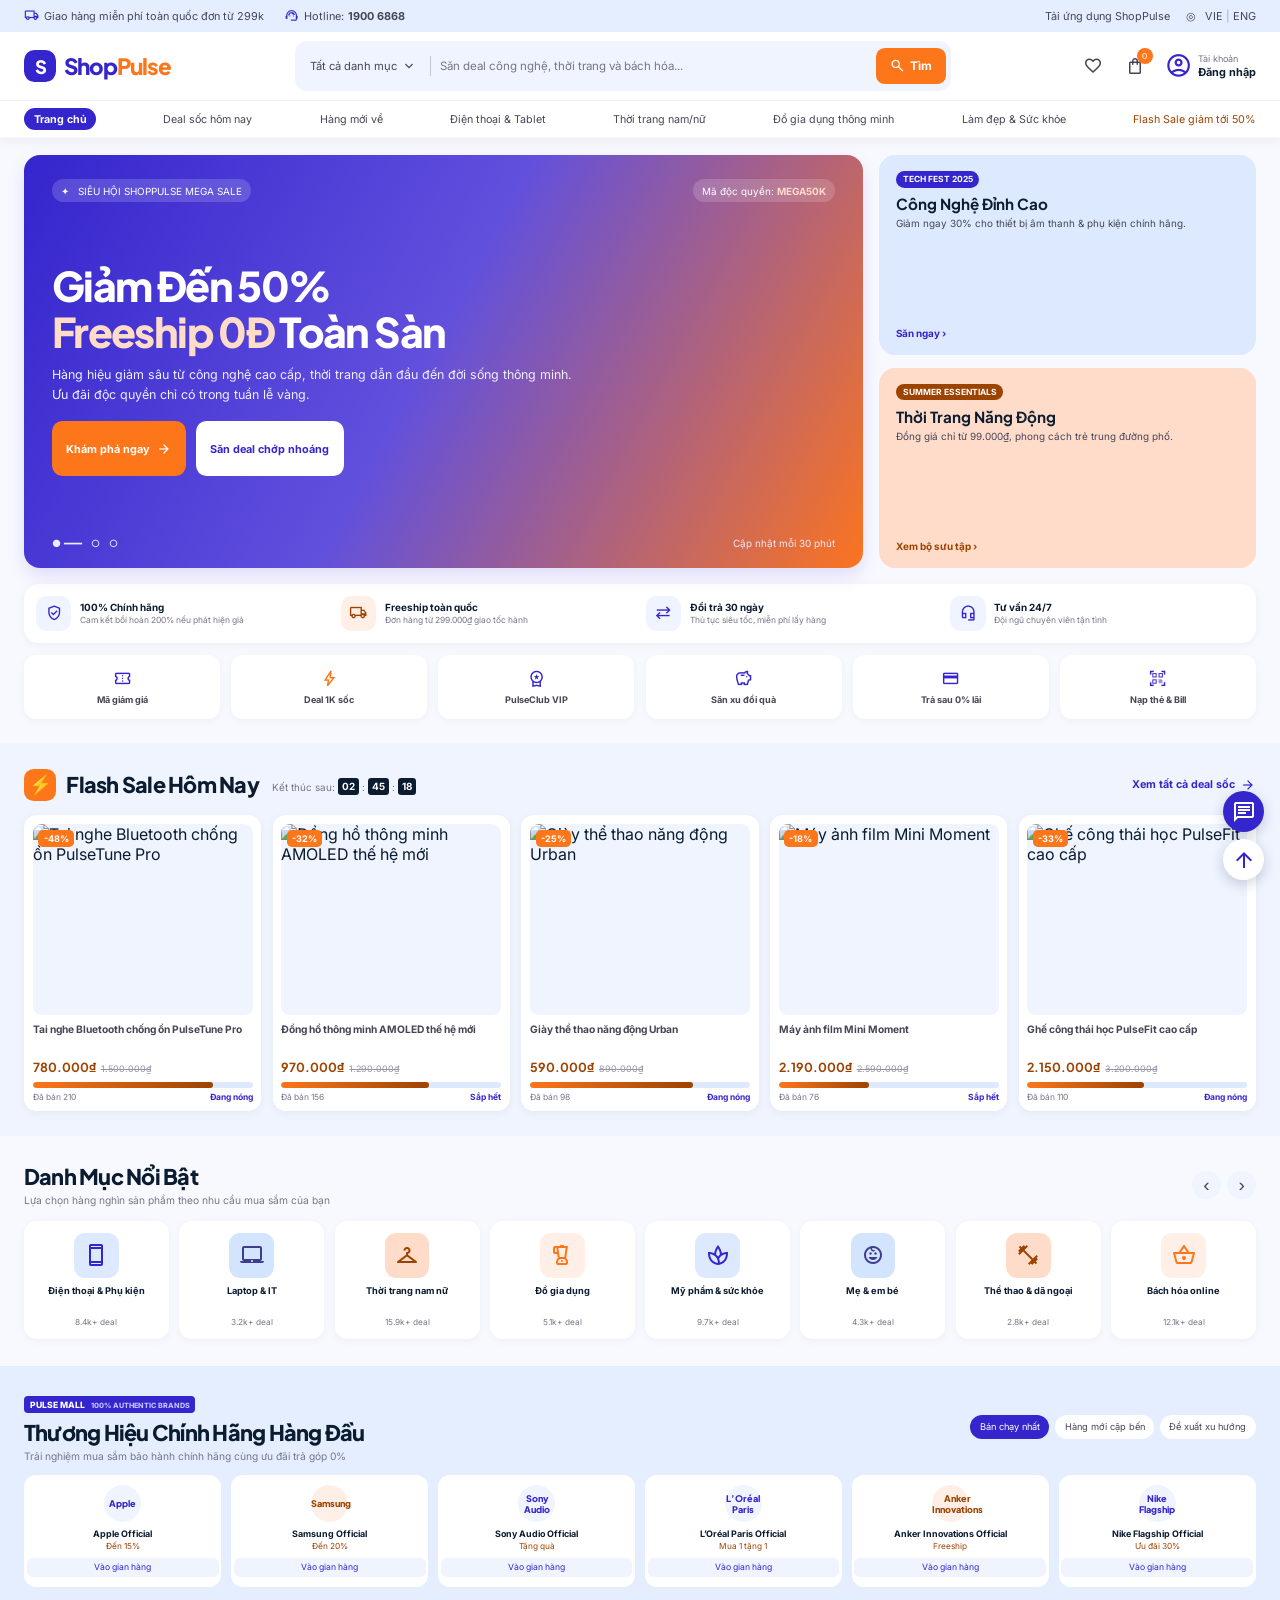
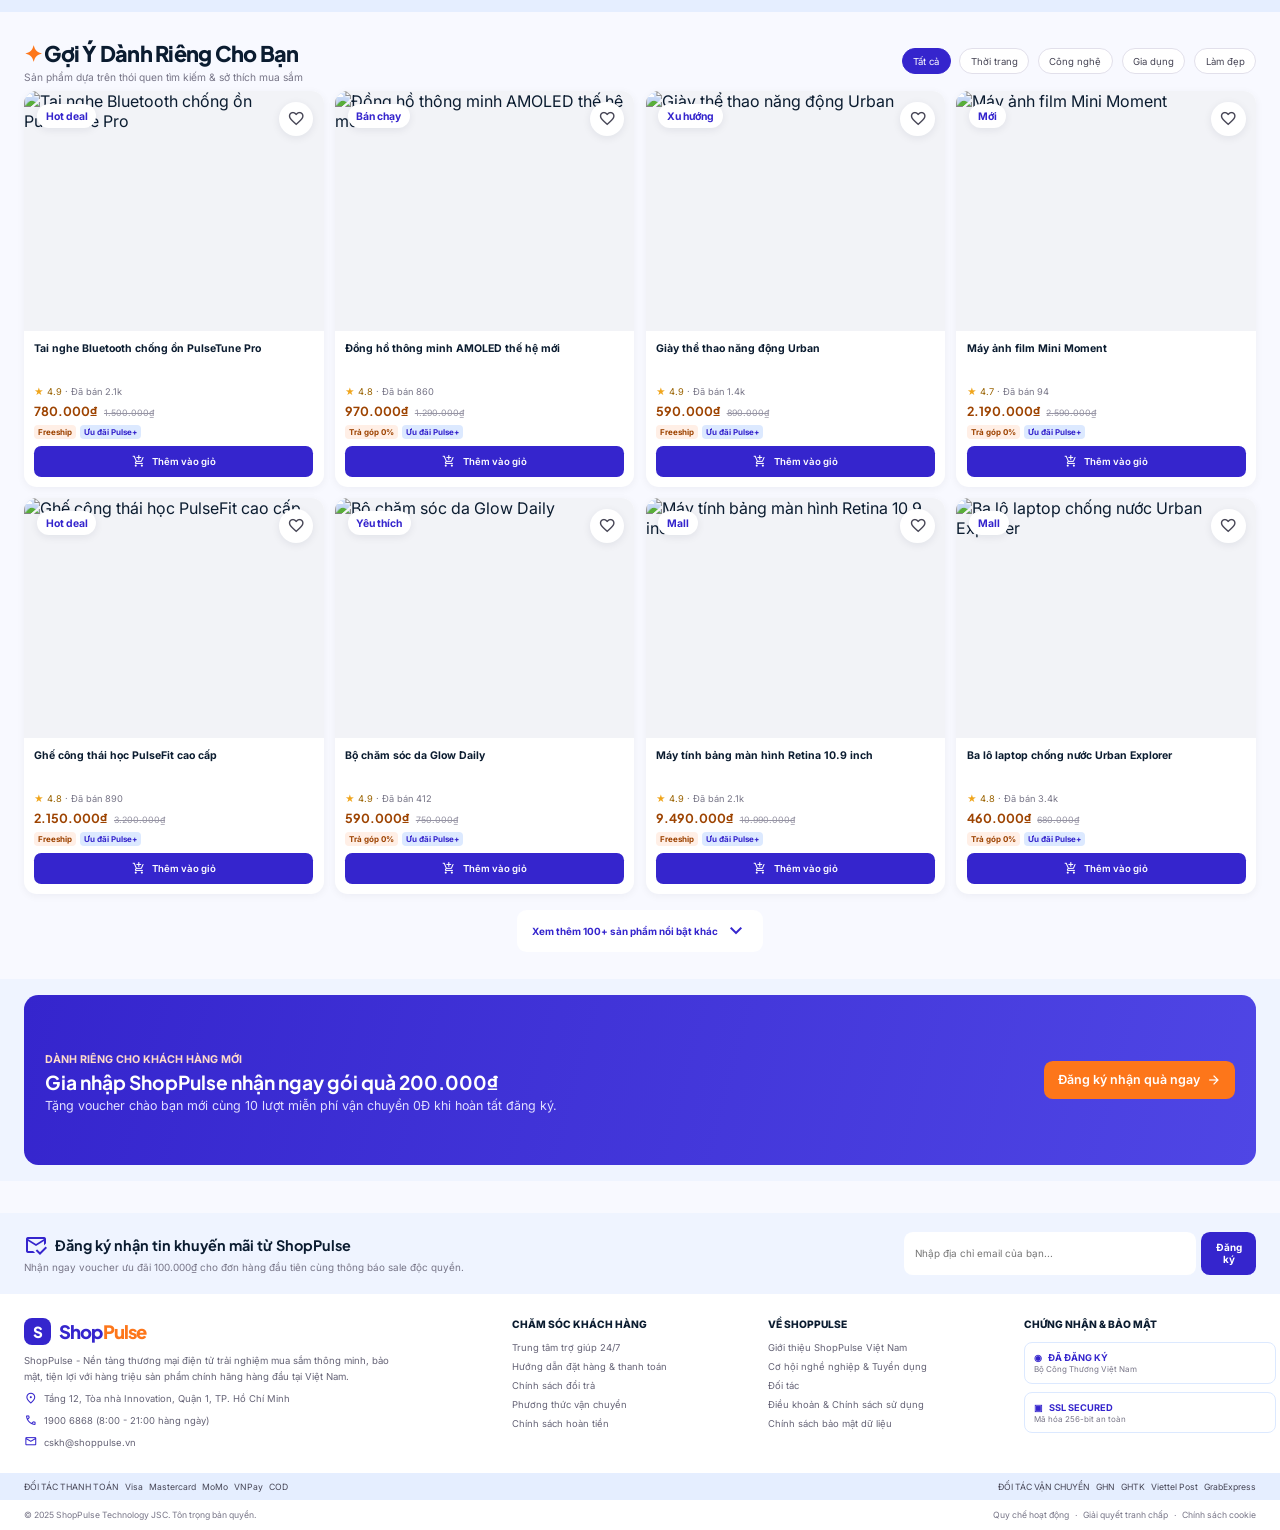
==== src/main/resources/static/index.html @ e96867a7 "feat: add personal web source code into src/main/resources/static Co-Authored-By: Claude Sonnet 5 <n" ====
<!DOCTYPE html>

<html lang="vi"><head><meta charset="utf-8"/><meta content="width=device-width, initial-scale=1.0" name="viewport"/><meta content="web_standard" name="shell-type"/><link href="https://fonts.googleapis.com" rel="preconnect"/><link crossorigin="" href="https://fonts.gstatic.com" rel="preconnect"/><link href="https://fonts.googleapis.com/css2?family=Inter:wght@400;600&amp;family=Plus+Jakarta+Sans:wght@600;700;800&amp;display=swap" rel="stylesheet"/><link href="https://fonts.googleapis.com/css2?family=Material+Symbols+Outlined:opsz,wght,FILL,GRAD@20..48,100..700,0..1,-50..200" rel="stylesheet"/>
<link href="https://fonts.googleapis.com/css2?family=Material+Symbols+Outlined:wght,FILL@100..700,0..1&amp;display=swap" rel="stylesheet"/><link href="styles.css" rel="stylesheet"/><script src="https://cdn.tailwindcss.com"></script><script src="tailwind.config.js"></script><title>ShopPulse — Mua sắm vui mỗi ngày</title></head><body class="bg-surface font-body-md text-body-md text-on-surface antialiased min-h-screen flex flex-col"><header class="fixed top-0 w-full z-50 bg-surface-container-lowest/90 backdrop-blur-xl shadow-[0_1px_8px_rgba(0,0,0,0.04)]"><div class="h-20 max-w-7xl mx-auto px-margin flex items-center justify-between gap-space-md"><div class="flex items-center gap-space-md"><a class="flex items-center gap-space-sm" data-path="trang-chu" href="#home"><img alt="ShopPulse E-commerce Logo" class="h-8 w-auto object-contain" src="https://lh3.googleusercontent.com/aida/[base64]"/><span class="font-headline-md text-headline-md text-primary tracking-tight">ShopPulse</span></a></div><nav class="hidden md:flex items-center gap-space-lg" data-active-classes="text-primary font-bold"><a aria-current="page" class="transition-colors text-primary font-bold" data-path="trang-chu" href="#home">Trang chủ</a><a class="font-label-md text-label-md text-on-surface-variant hover:text-on-surface transition-colors" data-path="trung-tam-tro-giup" href="#home">Trung tâm trợ giúp</a><a class="font-label-md text-label-md text-on-surface-variant hover:text-on-surface transition-colors" data-path="hotline-ho-tro" href="tel:19006868">Hotline hỗ trợ 1900 6868</a><div class="flex items-center gap-space-xs text-on-surface-variant font-label-sm text-label-sm bg-surface-container-low px-space-sm py-space-xs rounded-full"><span class="text-primary font-bold cursor-pointer">VIE</span><span class="opacity-40">/</span><span class="hover:text-on-surface cursor-pointer">ENG</span></div></nav><div class="flex items-center gap-space-md"><a class="w-8 h-8 rounded-full bg-primary flex items-center justify-center" href="#login" aria-label="Đăng nhập"><span class="material-symbols-outlined text-on-primary text-[18px]">person</span></a></div></div></header><main class="w-full pt-20 bg-surface flex-1"><div class="flex flex-col w-full">
<div class="w-full max-w-7xl mx-auto px-margin-mobile md:px-margin py-6 lg:py-12">
<div class="grid grid-cols-1 lg:grid-cols-12 gap-8 lg:gap-12 items-center">
<!-- CỘT TRÁI: SHOWCASE & BRANDING -->
<div class="lg:col-span-6 flex flex-col gap-6 lg:gap-8">
<!-- Header & Slogan -->
<div class="space-y-3">
<div class="inline-flex items-center gap-2 px-3 py-1.5 rounded-full bg-surface-container-high text-primary font-label-sm text-label-sm">
<span class="material-symbols-outlined text-[16px]">celebration</span>
<span>Khởi đầu hành trình mua sắm thông minh</span>
</div>
<h1 class="font-headline-lg text-headline-lg lg:font-display-hero lg:text-display-hero text-on-surface tracking-tight">
            Mua sắm dễ dàng – <br class="hidden sm:inline"/>
<span class="text-primary font-extrabold">Niềm vui mỗi ngày.</span>
</h1>
<p class="font-body-lg text-body-lg text-on-surface-variant max-w-xl">
            Khám phá hàng triệu sản phẩm chất lượng cao, ưu đãi độc quyền dành riêng cho thành viên và chính sách giao hàng miễn phí toàn quốc cùng ShopPulse.
          </p>
</div>
<!-- 3D Illustration Canvas & Floating Micro-Cards -->
<div class="relative w-full rounded-2xl overflow-visible bg-surface-container-low p-4 sm:p-6 shadow-sm">
<div class="relative w-full rounded-xl overflow-hidden aspect-[4/3] bg-surface-container shadow-md">
<img alt="ShopPulse 3D Shopping Celebration with vibrant discount vouchers" class="w-full h-full object-cover transform hover:scale-105 transition-transform duration-700" src="https://lh3.googleusercontent.com/aida-public/[base64]"/>
<div class="absolute inset-0 bg-gradient-to-t from-inverse-surface/40 via-transparent to-transparent pointer-events-none"></div>
</div>
<!-- Floating Micro-Card: Voucher 50K -->
<div class="absolute -top-3 -left-2 sm:-left-4 bg-surface-container-lowest shadow-md rounded-xl p-3 flex items-center gap-3 transform -rotate-2 hover:rotate-0 transition-transform">
<div class="w-10 h-10 rounded-lg bg-secondary-container/20 flex items-center justify-center text-secondary">
<span class="material-symbols-outlined text-[24px]">redeem</span>
</div>
<div>
<div class="font-label-sm text-label-sm text-secondary uppercase tracking-wider">Mã chào mừng</div>
<div class="font-headline-sm text-headline-sm text-on-surface">Voucher 50K đơn đầu</div>
</div>
</div>
<!-- Floating Micro-Card: Freeship Extra -->
<div class="absolute -bottom-4 -right-2 sm:-right-4 bg-surface-container-lowest shadow-md rounded-xl p-3 flex items-center gap-3 transform rotate-2 hover:rotate-0 transition-transform">
<div class="w-10 h-10 rounded-lg bg-primary-container/20 flex items-center justify-center text-primary">
<span class="material-symbols-outlined text-[24px]">local_shipping</span>
</div>
<div>
<div class="font-label-sm text-label-sm text-primary uppercase tracking-wider">Đặc quyền Pulse+</div>
<div class="font-headline-sm text-headline-sm text-on-surface">Freeship Extra 0Đ</div>
</div>
</div>
</div>
<!-- Trust Badges & Social Proof -->
<div class="grid grid-cols-1 sm:grid-cols-3 gap-3 pt-2">
<div class="flex items-center gap-3 p-3.5 rounded-xl bg-surface-container-lowest shadow-sm">
<span class="material-symbols-outlined text-primary text-[28px]">verified</span>
<div class="min-w-0">
<div class="font-headline-sm text-headline-sm text-on-surface truncate">500.000+</div>
<div class="font-label-sm text-label-sm text-on-surface-variant truncate">Khách hàng tin tưởng</div>
</div>
</div>
<div class="flex items-center gap-3 p-3.5 rounded-xl bg-surface-container-lowest shadow-sm">
<span class="material-symbols-outlined text-secondary text-[28px]">published_with_changes</span>
<div class="min-w-0">
<div class="font-headline-sm text-headline-sm text-on-surface truncate">100% Cam kết</div>
<div class="font-label-sm text-label-sm text-on-surface-variant truncate">Đổi trả 30 ngày</div>
</div>
</div>
<div class="flex items-center gap-3 p-3.5 rounded-xl bg-surface-container-lowest shadow-sm">
<span class="material-symbols-outlined text-primary text-[28px]">security</span>
<div class="min-w-0">
<div class="font-headline-sm text-headline-sm text-on-surface truncate">PCI-DSS</div>
<div class="font-label-sm text-label-sm text-on-surface-variant truncate">Bảo mật giao dịch</div>
</div>
</div>
</div>
</div>
<!-- CỘT PHẢI: LOGIN CARD -->
<div class="lg:col-span-6 flex justify-center">
<div class="w-full max-w-md bg-surface-container-lowest rounded-2xl p-6 sm:p-8 lg:p-10 shadow-lg relative">
<div class="mb-8">
<h2 class="font-headline-lg text-headline-lg text-on-surface tracking-tight">Chào mừng quay trở lại!</h2>
<p class="font-body-md text-body-md text-on-surface-variant mt-1.5">Đăng nhập để tiếp tục trải nghiệm mua sắm tuyệt vời tại ShopPulse.</p>
</div>
<form class="space-y-5" id="loginForm" novalidate="">
<!-- Email hoặc Số điện thoại -->
<div class="space-y-1.5">
<label class="block font-label-md text-label-md text-on-surface" for="identifier">Email hoặc số điện thoại</label>
<div class="relative">
<span class="material-symbols-outlined absolute left-3.5 top-1/2 -translate-y-1/2 text-on-surface-variant text-[20px] pointer-events-none">mail</span>
<input class="w-full h-12 pl-11 pr-4 bg-surface-container-lowest rounded-xl font-body-md text-body-md text-on-surface placeholder:text-outline outline-none ring-1 ring-outline-variant focus:ring-2 focus:ring-primary transition-all" id="identifier" name="identifier" placeholder="example@gmail.com hoặc 0912345678" type="text"/>
</div>
<div class="hidden items-center gap-1.5 text-error font-label-sm text-label-sm pt-0.5" id="identifierError">
<span class="material-symbols-outlined text-[16px]">error</span>
<span id="identifierErrorText">Vui lòng nhập email hợp lệ hoặc số điện thoại 10 số.</span>
</div>
</div>
<!-- Mật khẩu -->
<div class="space-y-1.5">
<label class="block font-label-md text-label-md text-on-surface" for="password">Mật khẩu</label>
<div class="relative">
<span class="material-symbols-outlined absolute left-3.5 top-1/2 -translate-y-1/2 text-on-surface-variant text-[20px] pointer-events-none">lock</span>
<input class="w-full h-12 pl-11 pr-11 bg-surface-container-lowest rounded-xl font-body-md text-body-md text-on-surface placeholder:text-outline outline-none ring-1 ring-outline-variant focus:ring-2 focus:ring-primary transition-all" id="password" name="password" placeholder="Nhập tối thiểu 6 ký tự" type="password"/>
<button aria-label="Hiện hoặc ẩn mật khẩu" class="absolute right-3 top-1/2 -translate-y-1/2 text-on-surface-variant hover:text-on-surface p-1 rounded-lg transition-colors flex items-center justify-center" id="togglePasswordBtn" type="button">
<span class="material-symbols-outlined text-[20px]" id="passwordEyeIcon">visibility</span>
</button>
</div>
<div class="hidden items-center gap-1.5 text-error font-label-sm text-label-sm pt-0.5" id="passwordError">
<span class="material-symbols-outlined text-[16px]">error</span>
<span id="passwordErrorText">Mật khẩu phải chứa ít nhất 6 ký tự.</span>
</div>
</div>
<!-- Ghi nhớ & Quên mật khẩu -->
<div class="flex items-center justify-between pt-1">
<label class="flex items-center gap-2.5 cursor-pointer select-none">
<input class="w-4 h-4 rounded text-primary accent-primary cursor-pointer" id="rememberMe" type="checkbox"/>
<span class="font-body-sm text-body-sm text-on-surface-variant">Ghi nhớ đăng nhập</span>
</label>
<button class="font-label-md text-label-md text-primary hover:text-primary-container transition-colors" id="openForgotModalBtn" type="button">
                Quên mật khẩu?
              </button>
</div>
<!-- Nút Submit chính -->
<button class="w-full h-12 bg-primary hover:bg-primary-container text-on-primary rounded-xl font-headline-sm text-headline-sm shadow-md hover:shadow-lg transition-all flex items-center justify-center gap-2 cursor-pointer active:scale-[0.99] disabled:opacity-75 disabled:pointer-events-none" id="submitBtn" type="submit">
<span class="hidden animate-spin rounded-full h-5 w-5 border-2 border-on-primary border-t-transparent" id="submitSpinner"></span>
<span id="submitBtnText">Đăng nhập</span>
</button>
</form>
<!-- Hoặc tiếp tục với -->
<div class="relative my-7 flex items-center justify-center">
<div class="absolute inset-0 flex items-center">
<div class="w-full border-t border-surface-container-high"></div>
</div>
<div class="relative px-4 bg-surface-container-lowest font-label-sm text-label-sm text-on-surface-variant tracking-wider uppercase">
              Hoặc tiếp tục với
            </div>
</div>
<!-- Social Buttons -->
<div class="grid grid-cols-2 gap-3">
<button class="h-11 px-4 rounded-xl bg-surface-container-lowest ring-1 ring-outline-variant hover:bg-surface-container-low transition-colors flex items-center justify-center gap-2 font-label-md text-label-md text-on-surface shadow-sm" onclick="handleSocialLogin('Google')" type="button">
<svg class="w-5 h-5 flex-shrink-0" viewbox="0 0 24 24">
<path d="M22.56 12.25c0-.78-.07-1.53-.2-2.25H12v4.26h5.92c-.26 1.37-1.04 2.53-2.21 3.31v2.77h3.57c2.08-1.92 3.28-4.74 3.28-8.09z" fill="#4285F4"></path>
<path d="M12 23c2.97 0 5.46-.98 7.28-2.66l-3.57-2.77c-.98.66-2.23 1.06-3.71 1.06-2.86 0-5.29-1.93-6.16-4.53H2.18v2.84C3.99 20.53 7.7 23 12 23z" fill="#34A853"></path>
<path d="M5.84 14.09c-.22-.66-.35-1.36-.35-2.09s.13-1.43.35-2.09V7.06H2.18C1.43 8.55 1 10.22 1 12s.43 3.45 1.18 4.94l2.85-2.22.81-.63z" fill="#FBBC05"></path>
<path d="M12 5.38c1.62 0 3.06.56 4.21 1.64l3.15-3.15C17.45 2.09 14.97 1 12 1 7.7 1 3.99 3.47 2.18 7.06l3.66 2.84c.87-2.6 3.3-4.52 6.16-4.52z" fill="#EA4335"></path>
</svg>
<span>Google</span>
</button>
<button class="h-11 px-4 rounded-xl bg-surface-container-lowest ring-1 ring-outline-variant hover:bg-surface-container-low transition-colors flex items-center justify-center gap-2 font-label-md text-label-md text-on-surface shadow-sm" onclick="handleSocialLogin('Facebook')" type="button">
<svg class="w-5 h-5 flex-shrink-0" fill="#1877F2" viewbox="0 0 24 24">
<path d="M24 12.073c0-6.627-5.373-12-12-12s-12 5.373-12 12c0 5.99 4.388 10.954 10.125 11.854v-8.385H7.078v-3.47h3.047V9.43c0-3.007 1.792-4.669 4.533-4.669 1.312 0 2.686.235 2.686.235v2.953H15.83c-1.491 0-1.956.925-1.956 1.874v2.25h3.328l-.532 3.47h-2.796v8.385C19.612 23.027 24 18.062 24 12.073z"></path>
</svg>
<span>Facebook</span>
</button>
</div>
<!-- Footer của Card -->
<div class="mt-8 text-center space-y-3">
<p class="font-body-md text-body-md text-on-surface-variant">
              Chưa có tài khoản? 
              <a class="font-label-md text-label-md text-primary hover:underline ml-1" href="#register">Đăng ký ngay</a>
</p>
<div class="flex items-center justify-center gap-1.5 text-on-surface-variant/70 font-label-sm text-label-sm">
<span class="material-symbols-outlined text-[16px]">lock</span>
<span>Thông tin của bạn được mã hóa an toàn 256-bit SSL</span>
</div>
</div>
</div>
</div>
</div>
</div>
<!-- MODAL QUÊN MẬT KHẨU (FORGOT PASSWORD) -->
<div class="fixed inset-0 z-50 hidden flex items-center justify-center p-4" id="forgotModal">
<!-- Backdrop mờ -->
<div class="absolute inset-0 bg-inverse-surface/50 backdrop-blur-sm transition-opacity" id="modalBackdrop"></div>
<!-- Nội dung Modal -->
<div class="relative w-full max-w-md bg-surface-container-lowest rounded-2xl p-6 sm:p-8 shadow-2xl z-10 animate-[fadeIn_0.2s_ease-out]">
<div class="flex items-start justify-between pb-4">
<div class="flex items-center gap-2.5">
<div class="w-10 h-10 rounded-xl bg-primary-container/20 text-primary flex items-center justify-center">
<span class="material-symbols-outlined text-[24px]">lock_reset</span>
</div>
<div>
<h3 class="font-headline-sm text-headline-sm text-on-surface">Khôi phục mật khẩu</h3>
<p class="font-label-sm text-label-sm text-on-surface-variant">Quy trình bảo mật tài khoản</p>
</div>
</div>
<button class="w-8 h-8 rounded-lg flex items-center justify-center text-on-surface-variant hover:text-on-surface hover:bg-surface-container-low transition-colors" id="closeModalBtn" type="button">
<span class="material-symbols-outlined text-[20px]">close</span>
</button>
</div>
<p class="font-body-sm text-body-sm text-on-surface-variant mb-5">
        Nhập địa chỉ email liên kết với tài khoản ShopPulse. Chúng tôi sẽ gửi hướng dẫn đặt lại mật khẩu an toàn cho bạn.
      </p>
<form class="space-y-4" id="forgotForm" novalidate="">
<div class="space-y-1.5">
<label class="block font-label-md text-label-md text-on-surface" for="resetEmail">Địa chỉ Email đã đăng ký</label>
<div class="relative">
<span class="material-symbols-outlined absolute left-3.5 top-1/2 -translate-y-1/2 text-on-surface-variant text-[20px] pointer-events-none">mail</span>
<input class="w-full h-11 pl-11 pr-4 bg-surface-container-lowest rounded-xl font-body-md text-body-md text-on-surface placeholder:text-outline outline-none ring-1 ring-outline-variant focus:ring-2 focus:ring-primary transition-all" id="resetEmail" placeholder="example@domain.com" type="email"/>
</div>
<div class="hidden items-center gap-1.5 text-error font-label-sm text-label-sm pt-0.5" id="resetEmailError">
<span class="material-symbols-outlined text-[16px]">error</span>
<span>Vui lòng nhập định dạng email hợp lệ.</span>
</div>
</div>
<!-- Thông báo an toàn sau khi gửi (Chuẩn OWASP) -->
<div class="hidden p-3.5 rounded-xl bg-surface-container-low text-on-surface font-body-sm text-body-sm space-y-1" id="forgotSuccessBox">
<div class="flex items-center gap-2 text-primary font-label-md">
<span class="material-symbols-outlined text-[20px]">check_circle</span>
<span>Đã gửi yêu cầu xử lý</span>
</div>
<p class="text-on-surface-variant">
            Nếu email tồn tại trong hệ thống, hướng dẫn khôi phục sẽ được gửi trong giây lát. Vui lòng kiểm tra hộp thư đến hoặc mục thư rác.
          </p>
</div>
<div class="pt-2 flex flex-col gap-2">
<button class="w-full h-11 bg-primary hover:bg-primary-container text-on-primary rounded-xl font-headline-sm text-headline-sm transition-all flex items-center justify-center gap-2 cursor-pointer disabled:opacity-75" id="forgotSubmitBtn" type="submit">
<span class="hidden animate-spin rounded-full h-4 w-4 border-2 border-on-primary border-t-transparent" id="forgotSpinner"></span>
<span id="forgotSubmitText">Gửi mã xác nhận / Đặt lại</span>
</button>
<button class="w-full h-10 text-on-surface-variant hover:text-on-surface font-label-md text-label-md transition-colors" id="backToLoginBtn" type="button">
            Quay lại Đăng nhập
          </button>
</div>
</form>
</div>
</div>
<!-- TOAST NOTIFICATION -->
<div class="fixed top-24 right-4 sm:right-8 z-50 pointer-events-none flex flex-col gap-3" id="toastContainer"></div>
<!-- LOGIC SCRIPT -->
<script src="login.js"></script>
<script src="home.js"></script>
<script src="register.js"></script>
</div></main><footer class="w-full bg-surface-container-lowest shadow-[0_-1px_8px_rgba(0,0,0,0.02)] mt-auto"><div class="max-w-7xl mx-auto px-margin py-space-xl"><div class="flex flex-col md:flex-row items-center justify-between gap-space-lg pb-space-lg border-b border-surface-container"><div class="flex flex-wrap items-center justify-center md:justify-start gap-space-lg text-on-surface-variant"><div class="flex items-center gap-space-xs"><span class="material-symbols-outlined text-primary text-[20px]">verified_user</span><span class="font-label-sm text-label-sm">Bảo mật SSL 256-bit chuẩn Quốc tế</span></div><div class="flex items-center gap-space-xs"><span class="material-symbols-outlined text-secondary-container text-[20px]">verified</span><span class="font-label-sm text-label-sm">Đã thông báo Bộ Công Thương</span></div><div class="flex items-center gap-space-xs"><span class="material-symbols-outlined text-primary text-[20px]">support_agent</span><span class="font-label-sm text-label-sm">Hỗ trợ trực tuyến 24/7</span></div></div><div class="flex items-center gap-space-md"><a class="font-body-sm text-body-sm text-on-surface-variant hover:text-primary transition-colors" data-path="chinh-sach-bao-mat" href="#">Chính sách bảo mật</a><span class="text-outline-variant">•</span><a class="font-body-sm text-body-sm text-on-surface-variant hover:text-primary transition-colors" data-path="dieu-khoan-dich-vu" href="#">Điều khoản dịch vụ</a></div></div><div class="pt-space-md flex flex-col sm:flex-row items-center justify-between gap-space-sm text-on-surface-variant"><p class="font-body-sm text-body-sm">© 2025 ShopPulse. Nền tảng thương mại điện tử thế hệ mới. Tất cả các quyền được bảo lưu.</p><p class="font-label-sm text-label-sm text-on-surface-variant/80">Hệ thống bảo vệ giao dịch &amp; trải nghiệm người dùng tối ưu</p></div></div></footer></body></html>
---- src/main/resources/static/styles.css ----
@layer base{html,body{margin:0;padding:0;}body{overscroll-behavior:none;}main>:first-child{margin-top:0!important;}main>:last-child{margin-bottom:0!important;}}::-webkit-scrollbar{display:none;}

.register-page {
  box-sizing: border-box;
  width: min(100% - 4rem, 80rem);
  margin: 0 auto;
  padding: 2rem 0 3rem;
  display: grid;
  grid-template-columns: minmax(0, 1.05fr) minmax(21rem, 0.95fr);
  align-items: center;
  gap: 3rem;
  color: #0b1c30;
  font-family: Inter, sans-serif;
}

.register-page *,
.register-page *::before,
.register-page *::after {
  box-sizing: border-box;
}

.register-intro {
  display: flex;
  flex-direction: column;
  gap: 1.5rem;
}

.register-badge {
  width: fit-content;
  display: inline-flex;
  align-items: center;
  gap: 0.5rem;
  padding: 0.4rem 0.8rem;
  border-radius: 999px;
  background: #dce9ff;
  color: #3525cd;
  font-size: 0.75rem;
  font-weight: 600;
}

.register-badge .material-symbols-outlined {
  font-size: 1rem;
}

.register-heading {
  margin: 0;
  font-family: "Plus Jakarta Sans", sans-serif;
  font-size: clamp(2rem, 4vw, 3rem);
  font-weight: 800;
  line-height: 1.16;
  letter-spacing: -0.035em;
}

.register-heading span {
  display: block;
  color: #3525cd;
}

.register-description {
  max-width: 38rem;
  margin: 0;
  color: #464555;
  font-size: 1.125rem;
  line-height: 1.65;
}

.register-promo {
  position: relative;
  padding: 1rem;
  border-radius: 1rem;
  background: #eff4ff;
  box-shadow: 0 2px 8px rgb(11 28 48 / 6%);
}

.register-promo-image {
  display: block;
  width: 100%;
  aspect-ratio: 4 / 3;
  border-radius: 0.75rem;
  object-fit: cover;
}

.register-promo-card {
  position: absolute;
  right: 1.5rem;
  bottom: 0.25rem;
  display: flex;
  align-items: center;
  gap: 0.75rem;
  max-width: calc(100% - 3rem);
  padding: 0.75rem 1rem;
  border-radius: 0.75rem;
  background: #fff;
  box-shadow: 0 4px 16px rgb(11 28 48 / 12%);
}

.register-promo-card > .material-symbols-outlined {
  color: #9d4300;
  font-size: 1.75rem;
}

.register-promo-card div,
.register-benefit div {
  display: flex;
  flex-direction: column;
  gap: 0.2rem;
}

.register-promo-label {
  color: #9d4300;
  font-size: 0.7rem;
  font-weight: 600;
  text-transform: uppercase;
}

.register-promo-card strong {
  font-family: "Plus Jakarta Sans", sans-serif;
  font-size: 0.9rem;
}

.register-benefits {
  display: grid;
  grid-template-columns: repeat(3, minmax(0, 1fr));
  gap: 0.75rem;
}

.register-benefit {
  display: flex;
  align-items: center;
  gap: 0.6rem;
  min-width: 0;
  padding: 0.9rem 0.75rem;
  border-radius: 0.75rem;
  background: #fff;
  box-shadow: 0 2px 8px rgb(11 28 48 / 5%);
}

.register-benefit > .material-symbols-outlined {
  flex: 0 0 auto;
  color: #3525cd;
  font-size: 1.5rem;
}

.register-benefit strong {
  font-family: "Plus Jakarta Sans", sans-serif;
  font-size: 0.9rem;
}

.register-benefit span:not(.material-symbols-outlined) {
  color: #464555;
  font-size: 0.68rem;
  line-height: 1.35;
}

.register-card {
  width: 100%;
  max-width: 29rem;
  justify-self: center;
  padding: clamp(1.5rem, 4vw, 2.5rem);
  border-radius: 1.25rem;
  background: #fff;
  box-shadow: 0 12px 40px rgb(11 28 48 / 9%);
}

.register-card-heading {
  margin-bottom: 1.5rem;
}

.register-card-heading h2 {
  margin: 0;
  font-family: "Plus Jakarta Sans", sans-serif;
  font-size: 1.5rem;
  line-height: 1.35;
  letter-spacing: -0.02em;
}

.register-card-heading p {
  margin: 0.4rem 0 0;
  color: #464555;
  font-size: 0.9rem;
  line-height: 1.5;
}

.register-form {
  display: flex;
  flex-direction: column;
  gap: 1rem;
}

.register-field {
  display: flex;
  flex-direction: column;
  gap: 0.4rem;
}

.register-field > label {
  font-size: 0.875rem;
  font-weight: 600;
}

.register-input-wrap {
  position: relative;
  display: flex;
  align-items: center;
}

.register-input-wrap > .material-symbols-outlined {
  position: absolute;
  left: 0.9rem;
  color: #464555;
  font-size: 1.25rem;
  pointer-events: none;
}

.register-input-wrap input {
  width: 100%;
  height: 2.9rem;
  padding: 0.65rem 2.9rem;
  border: 1px solid #c7c4d8;
  border-radius: 0.7rem;
  outline: none;
  background: #fff;
  color: #0b1c30;
  font: inherit;
  font-size: 0.9rem;
  transition: border-color 150ms ease, box-shadow 150ms ease;
}

.register-input-wrap input::placeholder {
  color: #777587;
}

.register-input-wrap input:focus {
  border-color: #3525cd;
  box-shadow: 0 0 0 2px rgb(53 37 205 / 16%);
}

.register-input-wrap input.has-error {
  border-color: #ba1a1a;
}

.register-password-toggle {
  position: absolute;
  right: 0.55rem;
  display: grid;
  width: 2rem;
  height: 2rem;
  place-items: center;
  border: 0;
  border-radius: 0.5rem;
  background: transparent;
  color: #464555;
  cursor: pointer;
}

.register-password-toggle:hover {
  background: #eff4ff;
  color: #0b1c30;
}

.register-password-toggle .material-symbols-outlined {
  font-size: 1.2rem;
}

.register-error {
  display: none;
  margin: 0;
  color: #ba1a1a;
  font-size: 0.75rem;
  line-height: 1.4;
}

.register-error.is-visible {
  display: block;
}

.register-terms label {
  display: flex;
  align-items: flex-start;
  gap: 0.6rem;
  color: #464555;
  font-size: 0.8rem;
  line-height: 1.5;
}

.register-terms input {
  flex: 0 0 auto;
  width: 1rem;
  height: 1rem;
  margin: 0.15rem 0 0;
  accent-color: #3525cd;
}

.register-terms a,
.register-card-footer a {
  color: #3525cd;
  font-weight: 600;
  text-decoration: none;
}

.register-terms a:hover,
.register-card-footer a:hover {
  text-decoration: underline;
}

.register-submit {
  display: flex;
  min-height: 3rem;
  align-items: center;
  justify-content: center;
  gap: 0.6rem;
  border: 0;
  border-radius: 0.7rem;
  background: #3525cd;
  color: #fff;
  font-family: "Plus Jakarta Sans", sans-serif;
  font-size: 1rem;
  font-weight: 600;
  cursor: pointer;
  transition: background-color 150ms ease, transform 150ms ease;
}

.register-submit:hover {
  background: #4f46e5;
}

.register-submit:active {
  transform: scale(0.99);
}

.register-submit:disabled {
  cursor: wait;
  opacity: 0.75;
}

.register-spinner {
  display: none;
  width: 1.1rem;
  height: 1.1rem;
  border: 2px solid #fff;
  border-top-color: transparent;
  border-radius: 50%;
  animation: register-spin 700ms linear infinite;
}

.register-spinner.is-visible {
  display: block;
}

@keyframes register-spin {
  to { transform: rotate(360deg); }
}

.register-card-footer {
  margin-top: 1.5rem;
  text-align: center;
}

.register-card-footer p {
  margin: 0 0 0.8rem;
  color: #464555;
  font-size: 0.9rem;
}

.register-card-footer > span {
  display: inline-flex;
  align-items: center;
  gap: 0.35rem;
  color: #777587;
  font-size: 0.72rem;
}

.register-card-footer .material-symbols-outlined {
  font-size: 1rem;
}

.register-toast-region {
  position: fixed;
  z-index: 60;
  top: 6rem;
  right: 1.5rem;
  width: min(24rem, calc(100vw - 3rem));
}

.register-toast {
  display: flex;
  gap: 0.75rem;
  padding: 1rem;
  border-left: 4px solid #3525cd;
  border-radius: 0.75rem;
  background: #fff;
  box-shadow: 0 8px 28px rgb(11 28 48 / 16%);
}

.register-toast > .material-symbols-outlined {
  color: #3525cd;
}

.register-toast strong {
  font-family: "Plus Jakarta Sans", sans-serif;
}

.register-toast p {
  margin: 0.25rem 0 0;
  color: #464555;
  font-size: 0.8rem;
  line-height: 1.5;
}

@media (max-width: 900px) {
  .register-page {
    width: min(100% - 2rem, 40rem);
    grid-template-columns: 1fr;
    gap: 2.5rem;
  }

  .register-intro {
    gap: 1rem;
  }

  .register-promo {
    display: none;
  }

  .register-card {
    max-width: none;
  }
}

@media (max-width: 520px) {
  .register-page {
    width: calc(100% - 2rem);
    padding: 1.5rem 0 2rem;
    gap: 1.75rem;
  }

  .register-heading {
    font-size: 2rem;
  }

  .register-description {
    font-size: 1rem;
  }

  .register-benefits {
    grid-template-columns: 1fr;
  }

  .register-benefit {
    padding: 0.7rem 0.85rem;
  }

  .register-card {
    padding: 1.25rem;
  }

  .register-toast-region {
    top: 5.5rem;
    right: 1rem;
    width: calc(100vw - 2rem);
  }
}

.home-page {
  width: min(100% - 4rem, 80rem);
  margin: 0 auto;
  padding: 1.25rem 0 3rem;
  color: #0b1c30;
  font-family: Inter, sans-serif;
}

.home-promo-strip {
  display: flex;
  min-height: 2.75rem;
  align-items: center;
  justify-content: center;
  gap: 0.55rem;
  padding: 0.45rem 1rem;
  border-radius: 0.75rem;
  background: #eff4ff;
  color: #464555;
  font-size: 0.78rem;
}

.home-promo-strip > .material-symbols-outlined {
  color: #3525cd;
  font-size: 1.15rem;
}

.home-promo-strip strong {
  color: #3525cd;
}

.home-promo-separator {
  color: #a6a4b4;
}

.home-cart-button {
  display: inline-flex;
  align-items: center;
  gap: 0.35rem;
  margin-left: auto;
  padding: 0.35rem 0.65rem;
  border: 0;
  border-radius: 999px;
  background: #fff;
  color: #0b1c30;
  font: inherit;
  font-weight: 600;
  cursor: pointer;
}

.home-cart-button > .material-symbols-outlined {
  color: #3525cd;
  font-size: 1.1rem;
}

.home-cart-count {
  display: grid;
  min-width: 1.35rem;
  height: 1.35rem;
  place-items: center;
  border-radius: 50%;
  background: #3525cd;
  color: #fff;
  font-size: 0.7rem;
}

.home-hero {
  position: relative;
  display: grid;
  min-height: 27rem;
  grid-template-columns: 1fr 0.95fr;
  align-items: center;
  gap: 2rem;
  margin-top: 1.5rem;
  padding: clamp(2rem, 5vw, 4rem);
  overflow: hidden;
  border-radius: 1.5rem;
  background: linear-gradient(120deg, #f1efff 0%, #f7f4ff 46%, #f9e9df 100%);
}

.home-hero-copy {
  position: relative;
  z-index: 2;
  max-width: 38rem;
}

.home-eyebrow,
.home-section-kicker {
  display: inline-flex;
  align-items: center;
  gap: 0.35rem;
  color: #5146ce;
  font-size: 0.75rem;
  font-weight: 700;
  letter-spacing: 0.04em;
  text-transform: uppercase;
}

.home-eyebrow {
  padding: 0.45rem 0.75rem;
  border: 1px solid rgb(79 70 229 / 14%);
  border-radius: 999px;
  background: rgb(255 255 255 / 70%);
}

.home-eyebrow .material-symbols-outlined {
  font-size: 1rem;
}

.home-hero h1 {
  margin: 1.1rem 0 0.85rem;
  font-family: "Plus Jakarta Sans", sans-serif;
  font-size: clamp(2.2rem, 4.1vw, 3.65rem);
  font-weight: 800;
  line-height: 1.12;
  letter-spacing: -0.045em;
}

.home-hero h1 span {
  color: #4234d0;
}

.home-hero-copy > p {
  max-width: 32rem;
  margin: 0;
  color: #535265;
  font-size: 1rem;
  line-height: 1.7;
}

.home-hero-cta {
  display: inline-flex;
  min-height: 3rem;
  align-items: center;
  gap: 0.55rem;
  margin-top: 1.4rem;
  padding: 0.7rem 1.1rem;
  border-radius: 0.75rem;
  background: #3525cd;
  color: #fff;
  font-size: 0.9rem;
  font-weight: 600;
  text-decoration: none;
  transition: background-color 150ms ease, transform 150ms ease;
}

.home-hero-cta:hover {
  transform: translateY(-1px);
  background: #4f46e5;
}

.home-hero-cta .material-symbols-outlined {
  font-size: 1.15rem;
}

.home-hero-proof {
  display: flex;
  align-items: center;
  gap: 0.65rem;
  margin-top: 1.4rem;
  color: #464555;
  font-size: 0.75rem;
}

.home-hero-proof strong {
  color: #0b1c30;
}

.home-proof-avatars {
  display: flex;
  padding-left: 0.3rem;
}

.home-proof-avatars i {
  display: grid;
  width: 1.55rem;
  height: 1.55rem;
  margin-left: -0.3rem;
  place-items: center;
  border: 2px solid #fff;
  border-radius: 50%;
  background: #d7d0ff;
  color: #3323cc;
  font-size: 0.55rem;
  font-style: normal;
  font-weight: 700;
}

.home-proof-avatars i:nth-child(2) {
  background: #ffdbca;
  color: #783200;
}

.home-proof-avatars i:nth-child(3) {
  background: #cbe8dc;
  color: #235a48;
}

.home-hero-visual {
  position: relative;
  z-index: 1;
  min-width: 0;
}

.home-hero-visual > img {
  display: block;
  width: 100%;
  height: 20rem;
  border-radius: 1.2rem;
  object-fit: cover;
  box-shadow: 0 18px 45px rgb(42 29 104 / 18%);
}

.home-hero-note {
  position: absolute;
  right: -0.7rem;
  bottom: 1.25rem;
  display: flex;
  align-items: center;
  gap: 0.6rem;
  padding: 0.75rem 1rem;
  border: 1px solid rgb(255 255 255 / 80%);
  border-radius: 0.9rem;
  background: rgb(255 255 255 / 94%);
  box-shadow: 0 8px 26px rgb(11 28 48 / 13%);
}

.home-hero-note > .material-symbols-outlined {
  color: #d35c13;
  font-size: 1.6rem;
}

.home-hero-note > span:last-child {
  display: flex;
  flex-direction: column;
  gap: 0.15rem;
}

.home-hero-note small {
  color: #777587;
  font-size: 0.65rem;
}

.home-hero-note strong {
  font-family: "Plus Jakarta Sans", sans-serif;
  font-size: 0.85rem;
}

.home-hero-decoration {
  position: absolute;
  z-index: 0;
  border: 1px solid rgb(79 70 229 / 10%);
  border-radius: 50%;
  pointer-events: none;
}

.home-hero-decoration-one {
  top: -7rem;
  right: 27%;
  width: 18rem;
  height: 18rem;
}

.home-hero-decoration-two {
  right: 18%;
  bottom: -10rem;
  width: 23rem;
  height: 23rem;
}

.home-benefits {
  display: grid;
  grid-template-columns: repeat(4, minmax(0, 1fr));
  margin: 1.5rem 0 3.5rem;
  padding: 1.1rem 0;
  border: 1px solid #e8e7f0;
  border-right: 0;
  border-left: 0;
}

.home-benefits article {
  display: flex;
  align-items: center;
  justify-content: center;
  gap: 0.7rem;
  padding: 0.45rem 0.75rem;
}

.home-benefits article + article {
  border-left: 1px solid #e8e7f0;
}

.home-benefits article > .material-symbols-outlined {
  color: #4234d0;
  font-size: 1.6rem;
}

.home-benefits article div {
  display: flex;
  flex-direction: column;
  gap: 0.2rem;
}

.home-benefits strong {
  font-size: 0.78rem;
}

.home-benefits small {
  color: #777587;
  font-size: 0.68rem;
}

.home-products-section {
  scroll-margin-top: 6rem;
}

.home-section-heading {
  display: flex;
  align-items: end;
  justify-content: space-between;
  gap: 1rem;
}

.home-section-heading h2 {
  margin: 0.35rem 0 0;
  font-family: "Plus Jakarta Sans", sans-serif;
  font-size: clamp(1.5rem, 3vw, 2rem);
  line-height: 1.25;
  letter-spacing: -0.03em;
}

.home-section-heading p {
  margin: 0.4rem 0 0;
  color: #646275;
  font-size: 0.88rem;
}

.home-search {
  display: flex;
  width: min(100%, 19rem);
  height: 2.8rem;
  align-items: center;
  gap: 0.55rem;
  padding: 0 0.7rem;
  border: 1px solid #e2e0eb;
  border-radius: 0.7rem;
  background: #fff;
}

.home-search > .material-symbols-outlined {
  color: #777587;
  font-size: 1.2rem;
}

.home-search input {
  width: 100%;
  min-width: 0;
  border: 0;
  outline: 0;
  background: transparent;
  color: #0b1c30;
  font: inherit;
  font-size: 0.8rem;
}

.home-search kbd {
  padding: 0.12rem 0.38rem;
  border: 1px solid #e2e0eb;
  border-radius: 0.3rem;
  color: #777587;
  font-size: 0.68rem;
}

.home-categories {
  display: flex;
  gap: 0.55rem;
  margin: 1.3rem 0 1.2rem;
  overflow-x: auto;
  scrollbar-width: none;
}

.home-categories::-webkit-scrollbar {
  display: none;
}

.home-category {
  flex: 0 0 auto;
  padding: 0.55rem 0.9rem;
  border: 1px solid #e2e0eb;
  border-radius: 999px;
  background: #fff;
  color: #464555;
  font: inherit;
  font-size: 0.78rem;
  cursor: pointer;
  transition: border-color 150ms ease, background-color 150ms ease, color 150ms ease;
}

.home-category:hover,
.home-category.is-active {
  border-color: #3525cd;
  background: #3525cd;
  color: #fff;
}

.home-product-grid {
  display: grid;
  grid-template-columns: repeat(3, minmax(0, 1fr));
  gap: 1.2rem;
}

.home-product-card {
  min-width: 0;
  overflow: hidden;
  border: 1px solid #ecebf2;
  border-radius: 1rem;
  background: #fff;
  transition: box-shadow 180ms ease, transform 180ms ease;
}

.home-product-card:hover {
  transform: translateY(-3px);
  box-shadow: 0 12px 30px rgb(11 28 48 / 9%);
}

.home-product-card[hidden] {
  display: none;
}

.home-product-image-wrap {
  position: relative;
  overflow: hidden;
  background: #f2f3f7;
}

.home-product-image {
  display: block;
  width: 100%;
  aspect-ratio: 1.3;
  object-fit: cover;
  transition: transform 300ms ease;
}

.home-product-card:hover .home-product-image {
  transform: scale(1.04);
}

.home-product-badge {
  position: absolute;
  top: 0.8rem;
  left: 0.8rem;
  padding: 0.35rem 0.55rem;
  border-radius: 999px;
  background: #fff;
  color: #3525cd;
  font-size: 0.65rem;
  font-weight: 700;
  box-shadow: 0 2px 8px rgb(11 28 48 / 8%);
}

.home-favorite {
  position: absolute;
  top: 0.65rem;
  right: 0.65rem;
  display: grid;
  width: 2.15rem;
  height: 2.15rem;
  place-items: center;
  border: 0;
  border-radius: 50%;
  background: #fff;
  color: #464555;
  cursor: pointer;
  box-shadow: 0 2px 8px rgb(11 28 48 / 8%);
}

.home-favorite .material-symbols-outlined {
  font-size: 1.15rem;
}

.home-favorite[aria-pressed="true"] {
  color: #d34257;
}

.home-favorite[aria-pressed="true"] .material-symbols-outlined {
  font-variation-settings: "FILL" 1;
}

.home-product-info {
  padding: 0.95rem;
}

.home-product-category {
  color: #777587;
  font-size: 0.67rem;
}

.home-product-info h3 {
  display: -webkit-box;
  min-height: 2.7rem;
  margin: 0.25rem 0 0.4rem;
  overflow: hidden;
  font-family: "Plus Jakarta Sans", sans-serif;
  font-size: 0.9rem;
  line-height: 1.45;
  -webkit-box-orient: vertical;
  -webkit-line-clamp: 2;
}

.home-product-rating {
  color: #996200;
  font-size: 0.73rem;
}

.home-product-rating > span:first-child {
  color: #f0a51b;
}

.home-product-rating > span:last-child {
  color: #777587;
}

.home-product-price {
  display: flex;
  align-items: baseline;
  gap: 0.5rem;
  margin-top: 0.55rem;
}

.home-product-price strong {
  color: #3525cd;
  font-family: "Plus Jakarta Sans", sans-serif;
  font-size: 1rem;
}

.home-product-price del {
  color: #9694a4;
  font-size: 0.7rem;
}

.home-add-to-cart {
  display: flex;
  width: 100%;
  min-height: 2.45rem;
  align-items: center;
  justify-content: center;
  gap: 0.4rem;
  margin-top: 0.75rem;
  border: 1px solid #dcd9f7;
  border-radius: 0.65rem;
  background: #f6f5ff;
  color: #3525cd;
  font: inherit;
  font-size: 0.75rem;
  font-weight: 600;
  cursor: pointer;
  transition: background-color 150ms ease, color 150ms ease;
}

.home-add-to-cart:hover {
  background: #3525cd;
  color: #fff;
}

.home-add-to-cart .material-symbols-outlined {
  font-size: 1rem;
}

.home-empty-results {
  padding: 2.5rem 1rem;
  color: #646275;
  text-align: center;
}

.home-member-banner {
  display: flex;
  align-items: center;
  gap: 1rem;
  margin-top: 3rem;
  padding: 1.5rem 1.75rem;
  border-radius: 1rem;
  background: linear-gradient(100deg, #f1efff, #f6f2ff 60%, #fff1e8);
}

.home-member-icon {
  display: grid;
  width: 3.2rem;
  height: 3.2rem;
  flex: 0 0 auto;
  place-items: center;
  border-radius: 1rem;
  background: #fff;
  color: #3525cd;
}

.home-member-icon .material-symbols-outlined {
  font-size: 1.75rem;
}

.home-member-banner > div:nth-child(2) {
  flex: 1;
}

.home-member-banner > div:nth-child(2) > span {
  color: #5146ce;
  font-size: 0.67rem;
  font-weight: 700;
  text-transform: uppercase;
}

.home-member-banner h2 {
  margin: 0.2rem 0;
  font-family: "Plus Jakarta Sans", sans-serif;
  font-size: 1.1rem;
}

.home-member-banner p {
  margin: 0;
  color: #646275;
  font-size: 0.78rem;
}

.home-member-banner > a {
  display: inline-flex;
  align-items: center;
  gap: 0.35rem;
  color: #3525cd;
  font-size: 0.78rem;
  font-weight: 600;
  text-decoration: none;
}

.home-member-banner > a .material-symbols-outlined {
  font-size: 1rem;
}

.home-toast-region {
  position: fixed;
  z-index: 60;
  top: 6rem;
  right: 1.5rem;
  display: flex;
  flex-direction: column;
  gap: 0.65rem;
  width: min(24rem, calc(100vw - 3rem));
}

.home-toast {
  display: flex;
  align-items: center;
  gap: 0.65rem;
  padding: 0.9rem 1rem;
  border-left: 4px solid #3525cd;
  border-radius: 0.75rem;
  background: #fff;
  box-shadow: 0 8px 28px rgb(11 28 48 / 15%);
  font-size: 0.82rem;
}

.home-toast .material-symbols-outlined {
  color: #3525cd;
}

@media (max-width: 900px) {
  .home-page {
    width: min(100% - 2rem, 48rem);
  }

  .home-hero {
    min-height: 24rem;
    grid-template-columns: 1fr 0.8fr;
    gap: 1.2rem;
    padding: 2rem;
  }

  .home-hero-visual > img {
    height: 17rem;
  }

  .home-benefits {
    grid-template-columns: repeat(2, minmax(0, 1fr));
  }

  .home-benefits article:nth-child(3) {
    border-left: 0;
  }

  .home-benefits article:nth-child(n + 3) {
    border-top: 1px solid #e8e7f0;
  }

  .home-benefits article {
    justify-content: flex-start;
    padding: 0.75rem 1rem;
  }

  .home-product-grid {
    grid-template-columns: repeat(2, minmax(0, 1fr));
  }
}

@media (max-width: 600px) {
  .home-page {
    width: calc(100% - 2rem);
    padding-top: 0.8rem;
  }

  .home-promo-strip {
    justify-content: flex-start;
    gap: 0.4rem;
    font-size: 0.65rem;
  }

  .home-promo-separator,
  .home-promo-strip > span:nth-of-type(4) {
    display: none;
  }

  .home-cart-button {
    flex: 0 0 auto;
    font-size: 0.68rem;
  }

  .home-hero {
    min-height: 0;
    grid-template-columns: 1fr;
    gap: 1.2rem;
    margin-top: 0.85rem;
    padding: 1.4rem;
  }

  .home-hero h1 {
    font-size: clamp(2rem, 9vw, 2.6rem);
  }

  .home-hero-copy > p {
    font-size: 0.9rem;
  }

  .home-hero-visual > img {
    height: 13rem;
  }

  .home-hero-note {
    right: 0.5rem;
    bottom: 0.65rem;
  }

  .home-benefits {
    margin: 1.1rem 0 2.4rem;
  }

  .home-benefits article {
    gap: 0.5rem;
    padding: 0.65rem 0.45rem;
  }

  .home-benefits article > .material-symbols-outlined {
    font-size: 1.35rem;
  }

  .home-benefits strong {
    font-size: 0.68rem;
  }

  .home-benefits small {
    font-size: 0.6rem;
  }

  .home-section-heading {
    align-items: stretch;
    flex-direction: column;
  }

  .home-search {
    width: 100%;
  }

  .home-categories {
    margin-top: 1rem;
  }

  .home-product-grid {
    gap: 0.7rem;
  }

  .home-product-info {
    padding: 0.7rem;
  }

  .home-product-info h3 {
    min-height: 2.6rem;
    font-size: 0.76rem;
  }

  .home-product-price {
    flex-wrap: wrap;
    gap: 0.25rem 0.4rem;
  }

  .home-product-price strong {
    font-size: 0.85rem;
  }

  .home-add-to-cart {
    font-size: 0.68rem;
  }

  .home-member-banner {
    align-items: flex-start;
    flex-wrap: wrap;
    margin-top: 2rem;
    padding: 1rem;
  }

  .home-member-banner h2 {
    font-size: 0.95rem;
  }

  .home-member-banner > a {
    margin-left: 4.2rem;
  }

  .home-toast-region {
    top: 5.5rem;
    right: 1rem;
    width: calc(100vw - 2rem);
  }
}

body > main {
  padding-top: 8.6rem !important;
}

.store-shell {
  width: min(100% - 3rem, 80rem);
  margin: 0 auto;
}

.store-header {
  position: fixed;
  inset: 0 0 auto;
  z-index: 50;
  display: block;
  height: auto;
  background: #fff;
  color: #0b1c30;
  box-shadow: 0 2px 12px rgb(11 28 48 / 7%);
  font-family: Inter, sans-serif;
}

.store-header a,
.store-footer a {
  color: inherit;
  text-decoration: none;
}

.store-topbar {
  height: 2rem;
  background: #e5eeff;
  color: #464555;
  font-size: 0.68rem;
}

.store-topbar-inner,
.store-topbar-left,
.store-topbar-right,
.store-topbar-left > span,
.store-topbar-left > a {
  display: flex;
  align-items: center;
}

.store-topbar-inner {
  height: 100%;
  justify-content: space-between;
}

.store-topbar-left,
.store-topbar-right {
  gap: 1.25rem;
}

.store-topbar-left > span,
.store-topbar-left > a {
  gap: 0.3rem;
}

.store-topbar-left .material-symbols-outlined {
  color: #3525cd;
  font-size: 0.95rem;
}

.store-topbar-right {
  gap: 1rem;
}

.store-language {
  white-space: nowrap;
}

.store-language span {
  color: #a9a7b6;
}

.store-mainbar {
  display: flex;
  height: 4.25rem;
  align-items: center;
  justify-content: space-between;
  gap: 1.1rem;
}

.store-brand {
  display: inline-flex;
  flex: 0 0 auto;
  align-items: center;
  gap: 0.5rem;
  color: #3525cd !important;
  font-family: "Plus Jakarta Sans", sans-serif;
  font-size: 1.4rem;
  font-weight: 800;
  letter-spacing: -0.05em;
}

.store-brand > span:last-child > span {
  color: #fd761a;
}

.store-brand-mark {
  display: grid;
  width: 2rem;
  height: 2rem;
  place-items: center;
  border-radius: 0.65rem;
  background: #3525cd;
  color: #fff;
  font-size: 1.15rem;
}

.store-search {
  display: flex;
  width: min(52%, 43rem);
  height: 2.65rem;
  align-items: center;
  gap: 0.5rem;
  padding: 0.25rem 0.35rem 0.25rem 0.65rem;
  border-radius: 0.75rem;
  background: #eff4ff;
}

.store-search-category {
  display: inline-flex;
  flex: 0 0 auto;
  align-items: center;
  gap: 0.25rem;
  padding: 0 0.3rem;
  border: 0;
  background: transparent;
  color: #464555;
  font: inherit;
  font-size: 0.7rem;
}

.store-search-category .material-symbols-outlined {
  font-size: 1rem;
}

.store-search-divider {
  width: 1px;
  height: 1.2rem;
  background: #c7c4d8;
}

.store-search input {
  width: 100%;
  min-width: 0;
  border: 0;
  outline: 0;
  background: transparent;
  color: #0b1c30;
  font: inherit;
  font-size: 0.72rem;
}

.store-search input::placeholder {
  color: #777587;
}

.store-search-submit {
  display: inline-flex;
  height: 2.2rem;
  align-items: center;
  gap: 0.25rem;
  padding: 0 0.85rem;
  border: 0;
  border-radius: 0.55rem;
  background: #fd761a;
  color: white;
  font: inherit;
  font-size: 0.74rem;
  font-weight: 700;
  cursor: pointer;
}

.store-search-submit:hover {
  background: #9d4300;
}

.store-search-submit .material-symbols-outlined {
  font-size: 1.05rem;
}

.store-actions {
  display: flex;
  flex: 0 0 auto;
  align-items: center;
  gap: 0.45rem;
}

.store-icon-button {
  position: relative;
  display: grid;
  width: 2.2rem;
  height: 2.2rem;
  place-items: center;
  border: 0;
  border-radius: 50%;
  background: transparent;
  color: #464555;
  cursor: pointer;
}

.store-icon-button:hover {
  background: #eff4ff;
  color: #3525cd;
}

.store-icon-button .material-symbols-outlined {
  font-size: 1.25rem;
}

.store-action-count {
  position: absolute;
  top: 0;
  right: 0;
  display: grid;
  min-width: 1rem;
  height: 1rem;
  place-items: center;
  border-radius: 50%;
  background: #fd761a;
  color: #fff;
  font-size: 0.58rem;
}

.store-account {
  display: flex;
  align-items: center;
  gap: 0.4rem;
  padding-left: 0.3rem;
}

.store-account > .material-symbols-outlined {
  color: #3525cd;
  font-size: 1.7rem;
}

.store-account > span:last-child {
  display: flex;
  flex-direction: column;
  font-size: 0.68rem;
  line-height: 1.35;
}

.store-account small {
  color: #777587;
}

.store-nav {
  height: 2.25rem;
  border-top: 1px solid #f0f0f4;
}

.store-nav-inner {
  display: flex;
  height: 100%;
  align-items: center;
  justify-content: space-between;
  gap: 1rem;
  overflow: hidden;
}

.store-nav-inner a {
  flex: 0 0 auto;
  color: #464555;
  font-size: 0.67rem;
  white-space: nowrap;
}

.store-nav-inner a:hover,
.store-nav-inner a.is-current {
  color: #3525cd;
  font-weight: 700;
}

.store-nav-inner a.is-current {
  padding: 0.3rem 0.6rem;
  border-radius: 999px;
  background: #3525cd;
  color: #fff;
}

.store-nav-inner a.store-nav-sale {
  color: #9d4300;
}

.store-home {
  width: 100%;
  padding: 0 0 2rem;
  overflow: hidden;
  background: #f8f9ff;
}

.store-home > .store-shell:first-child {
  padding-top: 1.1rem;
}

.store-hero-layout {
  display: grid;
  grid-template-columns: minmax(0, 2fr) minmax(18rem, 0.9fr);
  gap: 1rem;
}

.store-hero {
  display: flex;
  min-height: 22rem;
  flex-direction: column;
  justify-content: space-between;
  padding: 1.5rem 1.75rem 1.2rem;
  overflow: hidden;
  border-radius: 1rem;
  background: linear-gradient(118deg, #3425cd 0%, #6150dd 48%, #fb741f 100%);
  color: #fff;
  box-shadow: 0 8px 18px rgb(53 37 205 / 13%);
}

.store-hero-top,
.store-hero-bottom {
  display: flex;
  align-items: center;
  justify-content: space-between;
  gap: 0.75rem;
  font-size: 0.62rem;
}

.store-hero-top > span:first-child,
.store-hero-top > span:last-child {
  padding: 0.35rem 0.55rem;
  border-radius: 999px;
  background: rgb(255 255 255 / 16%);
}

.store-hero-top strong {
  color: #ffdbca;
}

.store-hero-copy {
  max-width: 34rem;
}

.store-hero-copy h1 {
  margin: 0;
  font-family: "Plus Jakarta Sans", sans-serif;
  font-size: clamp(2rem, 3.2vw, 3.1rem);
  font-weight: 800;
  line-height: 1.12;
  letter-spacing: -0.04em;
}

.store-hero-copy h1 span {
  color: #ffdbca;
}

.store-hero-copy p {
  max-width: 33rem;
  margin: 0.65rem 0 0;
  color: #f0efff;
  font-size: 0.78rem;
  line-height: 1.6;
}

.store-hero-copy > div {
  display: flex;
  flex-wrap: wrap;
  gap: 0.6rem;
  margin-top: 1rem;
}

.store-button-orange,
.store-button-light {
  display: inline-flex;
  min-height: 2.35rem;
  align-items: center;
  justify-content: center;
  gap: 0.35rem;
  padding: 0.55rem 0.9rem;
  border-radius: 0.65rem;
  font-size: 0.68rem;
  font-weight: 700;
  text-decoration: none;
  transition: transform 150ms ease, background 150ms ease;
}

.store-button-orange {
  background: #fd761a;
  color: #fff;
}

.store-button-light {
  background: #fff;
  color: #3525cd;
}

.store-button-orange:hover,
.store-button-light:hover {
  transform: translateY(-2px);
}

.store-button-orange .material-symbols-outlined {
  font-size: 1rem;
}

.store-hero-bottom {
  color: #eeeaff;
}

.store-promo-tiles {
  display: grid;
  grid-template-rows: 1fr 1fr;
  gap: 0.8rem;
}

.store-promo-tile {
  display: flex;
  min-height: 10.5rem;
  flex-direction: column;
  justify-content: space-between;
  padding: 1rem 1.1rem;
  border-radius: 1rem;
  color: #0b1c30;
  text-decoration: none;
  transition: transform 180ms ease;
}

.store-promo-tile:hover {
  transform: translateY(-2px);
}

.store-promo-tech {
  background: #dce9ff;
}

.store-promo-fashion {
  background: #ffdbca;
}

.store-promo-tile > span {
  display: flex;
  flex-direction: column;
}

.store-promo-tile small {
  width: fit-content;
  padding: 0.2rem 0.4rem;
  border-radius: 999px;
  background: #3525cd;
  color: #fff;
  font-size: 0.53rem;
  font-weight: 700;
}

.store-promo-fashion small {
  background: #9d4300;
}

.store-promo-tile strong {
  margin-top: 0.4rem;
  font-family: "Plus Jakarta Sans", sans-serif;
  font-size: 0.95rem;
}

.store-promo-tile em {
  max-width: 22rem;
  margin-top: 0.2rem;
  color: #464555;
  font-size: 0.62rem;
  font-style: normal;
  line-height: 1.45;
}

.store-promo-tile b {
  color: #3525cd;
  font-size: 0.62rem;
}

.store-promo-fashion b {
  color: #9d4300;
}

.store-trust-row {
  display: grid;
  grid-template-columns: repeat(4, minmax(0, 1fr));
  gap: 0.7rem;
  margin-top: 1rem;
  padding: 0.75rem;
  border-radius: 0.9rem;
  background: #fff;
  box-shadow: 0 2px 10px rgb(11 28 48 / 5%);
}

.store-trust-row article {
  display: flex;
  align-items: center;
  gap: 0.55rem;
  min-width: 0;
}

.store-trust-row article > .material-symbols-outlined {
  display: grid;
  width: 2.2rem;
  height: 2.2rem;
  flex: 0 0 auto;
  place-items: center;
  border-radius: 0.65rem;
  background: #eff4ff;
  color: #3525cd;
  font-size: 1.15rem;
}

.store-trust-row article:nth-child(2) > .material-symbols-outlined {
  background: #ffefe6;
  color: #9d4300;
}

.store-trust-row article div {
  display: flex;
  min-width: 0;
  flex-direction: column;
  gap: 0.15rem;
}

.store-trust-row strong {
  font-size: 0.62rem;
}

.store-trust-row small {
  color: #777587;
  font-size: 0.53rem;
  line-height: 1.35;
}

.store-shortcuts {
  display: grid;
  grid-template-columns: repeat(6, minmax(0, 1fr));
  gap: 0.7rem;
  margin: 0.75rem 0 1.5rem;
}

.store-shortcuts a {
  display: flex;
  min-height: 4rem;
  flex-direction: column;
  align-items: center;
  justify-content: center;
  gap: 0.35rem;
  border-radius: 0.75rem;
  background: #fff;
  color: #464555;
  text-align: center;
  text-decoration: none;
  box-shadow: 0 2px 8px rgb(11 28 48 / 4%);
  transition: transform 150ms ease, background 150ms ease;
}

.store-shortcuts a:hover {
  transform: translateY(-2px);
  background: #eff4ff;
}

.store-shortcuts .material-symbols-outlined {
  color: #3525cd;
  font-size: 1.2rem;
}

.store-shortcuts a:nth-child(2) .material-symbols-outlined {
  color: #fd761a;
}

.store-shortcuts strong {
  font-size: 0.57rem;
}

.store-sale-section,
.store-mall-section,
.store-member-section {
  padding: 1.6rem 0;
  background: #eff4ff;
}

.store-section-heading {
  display: flex;
  align-items: center;
  justify-content: space-between;
  gap: 1rem;
  margin-bottom: 0.9rem;
}

.store-section-heading h2 {
  margin: 0;
  color: #0b1c30;
  font-family: "Plus Jakarta Sans", sans-serif;
  font-size: 1.35rem;
  font-weight: 800;
  letter-spacing: -0.035em;
}

.store-section-heading p {
  margin: 0.25rem 0 0;
  color: #777587;
  font-size: 0.64rem;
}

.store-sale-heading > div:first-child {
  display: flex;
  align-items: center;
  gap: 0.65rem;
}

.store-heading-icon {
  display: grid;
  width: 2rem;
  height: 2rem;
  place-items: center;
  border-radius: 0.6rem;
  background: #fd761a;
  color: #fff;
  font-size: 1.15rem;
}

.store-sale-heading > div:first-child > div {
  display: flex;
  align-items: center;
  gap: 0.8rem;
}

.store-sale-heading p {
  font-size: 0.62rem;
}

.store-sale-heading p b {
  padding: 0.15rem 0.25rem;
  border-radius: 0.2rem;
  background: #0b1c30;
  color: #fff;
}

.store-sale-heading > a {
  display: inline-flex;
  align-items: center;
  gap: 0.3rem;
  color: #3525cd;
  font-size: 0.67rem;
  font-weight: 700;
  text-decoration: none;
}

.store-sale-heading > a .material-symbols-outlined {
  font-size: 1rem;
}

.store-sale-grid {
  display: grid;
  grid-template-columns: repeat(5, minmax(0, 1fr));
  gap: 0.7rem;
}

.store-sale-card {
  min-width: 0;
  padding: 0.55rem;
  border-radius: 0.8rem;
  background: #fff;
  box-shadow: 0 2px 8px rgb(11 28 48 / 5%);
  transition: transform 150ms ease, box-shadow 150ms ease;
}

.store-sale-card:hover {
  transform: translateY(-2px);
  box-shadow: 0 8px 18px rgb(11 28 48 / 10%);
}

.store-sale-image {
  position: relative;
  aspect-ratio: 1.15;
  overflow: hidden;
  border-radius: 0.55rem;
  background: #eff4ff;
}

.store-sale-image img {
  width: 100%;
  height: 100%;
  object-fit: cover;
  transition: transform 200ms ease;
}

.store-sale-card:hover img {
  transform: scale(1.05);
}

.store-sale-image > span {
  position: absolute;
  z-index: 1;
  top: 0.35rem;
  left: 0.35rem;
  padding: 0.2rem 0.32rem;
  border-radius: 0.3rem;
  background: #fd761a;
  color: #fff;
  font-size: 0.57rem;
  font-weight: 700;
}

.store-sale-card h3 {
  display: -webkit-box;
  min-height: 2rem;
  margin: 0.45rem 0 0;
  overflow: hidden;
  color: #464555;
  font-size: 0.64rem;
  line-height: 1.4;
  -webkit-box-orient: vertical;
  -webkit-line-clamp: 2;
}

.store-sale-prices {
  display: flex;
  flex-wrap: wrap;
  align-items: baseline;
  gap: 0.25rem;
  margin-top: 0.3rem;
}

.store-sale-prices strong {
  color: #9d4300;
  font-family: "Plus Jakarta Sans", sans-serif;
  font-size: 0.78rem;
}

.store-sale-prices del {
  color: #9694a4;
  font-size: 0.56rem;
}

.store-progress {
  height: 0.35rem;
  margin-top: 0.45rem;
  overflow: hidden;
  border-radius: 999px;
  background: #dce9ff;
}

.store-progress i {
  display: block;
  height: 100%;
  border-radius: inherit;
  background: linear-gradient(90deg, #fd761a, #9d4300);
}

.store-sold {
  display: flex;
  justify-content: space-between;
  gap: 0.25rem;
  margin-top: 0.25rem;
  color: #777587;
  font-size: 0.53rem;
}

.store-sold b {
  color: #3525cd;
}

.store-categories-section {
  padding: 1.7rem 0;
}

.store-round-arrows {
  display: flex;
  gap: 0.4rem;
}

.store-round-arrows button {
  width: 1.8rem;
  height: 1.8rem;
  border: 0;
  border-radius: 50%;
  background: #eff4ff;
  color: #464555;
  font-size: 1.2rem;
  cursor: pointer;
}

.store-category-grid {
  display: grid;
  grid-template-columns: repeat(8, minmax(0, 1fr));
  gap: 0.65rem;
}

.store-category-card {
  display: flex;
  min-width: 0;
  flex-direction: column;
  align-items: center;
  padding: 0.75rem 0.4rem;
  border-radius: 0.8rem;
  background: #fff;
  color: #0b1c30;
  text-align: center;
  text-decoration: none;
  box-shadow: 0 2px 8px rgb(11 28 48 / 4%);
  transition: transform 150ms ease, background 150ms ease;
}

.store-category-card:hover {
  transform: translateY(-2px);
  background: #eff4ff;
}

.store-category-icon {
  display: grid;
  width: 2.8rem;
  height: 2.8rem;
  place-items: center;
  border-radius: 0.7rem;
  background: #dce9ff;
  color: #3525cd;
}

.store-category-icon .material-symbols-outlined {
  font-size: 1.5rem;
}

.store-category-icon.tone-1 {
  background: #d3e4fe;
  color: #403d90;
}

.store-category-icon.tone-2 {
  background: #ffdbca;
  color: #9d4300;
}

.store-category-icon.tone-3 {
  background: #ffefe6;
  color: #fd761a;
}

.store-category-card strong {
  min-height: 2rem;
  margin-top: 0.45rem;
  font-size: 0.58rem;
  line-height: 1.35;
}

.store-category-card small {
  color: #777587;
  font-size: 0.52rem;
}

.store-mall-section {
  padding: 1.6rem 0;
  background: #e5eeff;
}

.store-mall-heading {
  margin-bottom: 0.8rem;
}

.store-mall-label {
  display: inline-block;
  padding: 0.2rem 0.35rem;
  border-radius: 0.25rem;
  background: #3525cd;
  color: #fff;
  font-size: 0.54rem;
  font-weight: 800;
}

.store-mall-label small {
  color: #c3c0ff;
}

.store-mall-heading h2 {
  margin-top: 0.4rem;
}

.store-brand-tabs {
  display: flex;
  flex: 0 0 auto;
  gap: 0.35rem;
}

.store-brand-tabs button {
  padding: 0.42rem 0.6rem;
  border: 0;
  border-radius: 999px;
  background: #fff;
  color: #464555;
  font: inherit;
  font-size: 0.58rem;
  white-space: nowrap;
  cursor: pointer;
}

.store-brand-tabs button.is-active {
  background: #3525cd;
  color: #fff;
}

.store-brand-grid {
  display: grid;
  grid-template-columns: repeat(6, minmax(0, 1fr));
  gap: 0.6rem;
}

.store-brand-grid article {
  display: flex;
  min-width: 0;
  flex-direction: column;
  align-items: center;
  padding: 0.65rem 0.45rem;
  border-radius: 0.75rem;
  background: #fff;
  text-align: center;
}

.store-brand-logo {
  display: grid;
  width: 2.3rem;
  height: 2.3rem;
  place-items: center;
  border-radius: 50%;
  background: #eff4ff;
  color: #3525cd;
  font-family: "Plus Jakarta Sans", sans-serif;
  font-size: 0.57rem;
  font-weight: 800;
}

.store-brand-logo.brand-1,
.store-brand-logo.brand-4 {
  background: #ffefe6;
  color: #9d4300;
}

.store-brand-grid article > strong {
  margin-top: 0.35rem;
  font-size: 0.56rem;
}

.store-brand-grid article > small {
  margin-top: 0.15rem;
  color: #9d4300;
  font-size: 0.52rem;
}

.store-brand-grid article > a {
  width: 100%;
  margin-top: 0.4rem;
  padding: 0.28rem;
  border-radius: 0.35rem;
  background: #eff4ff;
  color: #3525cd;
  font-size: 0.54rem;
  text-decoration: none;
}

.store-recommendations {
  padding: 1.7rem 0;
}

.store-recommend-heading {
  margin-bottom: 0.55rem;
}

.store-recommend-heading h2 > span {
  color: #fd761a;
}

.store-recommend-heading .home-categories {
  margin: 0;
}

.store-recommend-heading .home-category {
  padding: 0.4rem 0.65rem;
  font-size: 0.6rem;
}

.store-recommend-heading .home-category.is-active {
  background: #3525cd;
}

.store-recommendations .home-product-grid {
  grid-template-columns: repeat(4, minmax(0, 1fr));
  gap: 0.7rem;
}

.store-recommendations .home-product-card {
  border: 0;
  border-radius: 0.8rem;
  box-shadow: 0 2px 9px rgb(11 28 48 / 5%);
}

.store-recommendations .home-product-image {
  aspect-ratio: 1.25;
}

.store-recommendations .home-product-info {
  padding: 0.65rem;
}

.store-recommendations .home-product-info h3 {
  min-height: 2.45rem;
  margin: 0;
  font-family: Inter, sans-serif;
  font-size: 0.66rem;
  line-height: 1.4;
}

.store-recommendations .home-product-rating {
  margin-top: 0.35rem;
  font-size: 0.58rem;
}

.store-recommendations .home-product-price {
  gap: 0.35rem;
  margin-top: 0.35rem;
}

.store-recommendations .home-product-price strong {
  color: #9d4300;
  font-size: 0.78rem;
}

.store-recommendations .home-product-price del {
  font-size: 0.55rem;
}

.store-product-tags {
  display: flex;
  gap: 0.25rem;
  margin-top: 0.35rem;
}

.store-product-tags span {
  padding: 0.15rem 0.25rem;
  border-radius: 0.25rem;
  background: #ffefe6;
  color: #9d4300;
  font-size: 0.5rem;
  font-weight: 700;
}

.store-product-tags span + span {
  background: #dce9ff;
  color: #3525cd;
}

.store-recommendations .home-add-to-cart {
  min-height: 1.9rem;
  margin-top: 0.45rem;
  border: 0;
  border-radius: 0.45rem;
  background: #3525cd;
  color: #fff;
  font-size: 0.6rem;
}

.store-recommendations .home-add-to-cart:hover {
  background: #4f46e5;
}

.store-recommendations .home-add-to-cart .material-symbols-outlined {
  font-size: 0.85rem;
}

.store-load-more {
  display: flex;
  justify-content: center;
  margin-top: 1rem;
}

.store-load-more button {
  display: inline-flex;
  align-items: center;
  gap: 0.4rem;
  padding: 0.55rem 0.9rem;
  border: 0;
  border-radius: 0.6rem;
  background: #fff;
  color: #3525cd;
  font: inherit;
  font-size: 0.62rem;
  font-weight: 700;
  cursor: pointer;
}

.store-member-section {
  padding: 1rem 0;
}

.store-member-section .home-member-banner {
  position: relative;
  min-height: 8rem;
  margin: 0;
  padding: 1.3rem;
  overflow: hidden;
  border-radius: 0.9rem;
  background: linear-gradient(105deg, #3525cd, #4f46e5);
  color: #fff;
}

.store-member-section .home-member-icon {
  display: none;
}

.store-member-section .home-member-banner > div:nth-child(2) > span {
  color: #ffdbca;
}

.store-member-section .home-member-banner h2 {
  max-width: 42rem;
  color: #fff;
  font-size: 1.2rem;
  text-transform: none;
}

.store-member-section .home-member-banner p {
  color: #e2dfff;
}

.store-member-section .home-member-banner > a {
  padding: 0.7rem 0.85rem;
  border-radius: 0.55rem;
  background: #fd761a;
  color: #fff;
  white-space: nowrap;
}

.store-floating-tools {
  position: fixed;
  z-index: 40;
  right: 1rem;
  bottom: 1.25rem;
  display: flex;
  flex-direction: column;
  gap: 0.45rem;
}

.store-floating-tools button {
  display: grid;
  width: 2.55rem;
  height: 2.55rem;
  place-items: center;
  border: 0;
  border-radius: 50%;
  background: #3525cd;
  color: #fff;
  box-shadow: 0 4px 14px rgb(11 28 48 / 20%);
  cursor: pointer;
}

.store-floating-tools button + button {
  background: #fff;
  color: #3525cd;
}

.store-footer {
  display: block;
  background: #fff;
  color: #0b1c30;
  font-family: Inter, sans-serif;
}

.store-newsletter {
  padding: 1.2rem 0;
  background: #eff4ff;
}

.store-newsletter-inner {
  display: flex;
  align-items: center;
  justify-content: space-between;
  gap: 1rem;
}

.store-newsletter h2 {
  display: flex;
  align-items: center;
  gap: 0.45rem;
  margin: 0;
  font-family: "Plus Jakarta Sans", sans-serif;
  font-size: 0.9rem;
}

.store-newsletter h2 .material-symbols-outlined {
  color: #3525cd;
}

.store-newsletter p {
  margin: 0.25rem 0 0;
  color: #777587;
  font-size: 0.62rem;
}

.store-newsletter form {
  display: flex;
  width: min(100%, 22rem);
  gap: 0.35rem;
}

.store-newsletter input {
  width: 100%;
  min-width: 0;
  padding: 0.65rem 0.7rem;
  border: 0;
  border-radius: 0.55rem;
  background: #fff;
  font: inherit;
  font-size: 0.62rem;
}

.store-newsletter button {
  padding: 0.6rem 0.75rem;
  border: 0;
  border-radius: 0.55rem;
  background: #3525cd;
  color: #fff;
  font: inherit;
  font-size: 0.62rem;
  font-weight: 700;
  cursor: pointer;
}

.store-footer-main {
  display: grid;
  grid-template-columns: 2fr 1fr 1fr 1fr;
  gap: 1.5rem;
  padding-top: 1.5rem;
  padding-bottom: 1.5rem;
}

.store-footer-main > section {
  display: flex;
  flex-direction: column;
  align-items: flex-start;
  gap: 0.5rem;
}

.store-footer-main h3 {
  margin: 0 0 0.25rem;
  font-size: 0.64rem;
  font-weight: 800;
  text-transform: uppercase;
}

.store-footer-main > section > a:not(.store-brand),
.store-footer-about > span,
.store-footer-about > a:not(.store-brand) {
  display: flex;
  align-items: center;
  gap: 0.35rem;
  color: #646275;
  font-size: 0.59rem;
}

.store-footer-main > section > a:hover {
  color: #3525cd;
}

.store-footer-main .store-brand {
  font-size: 1.15rem;
}

.store-footer-main .store-brand-mark {
  width: 1.7rem;
  height: 1.7rem;
  border-radius: 0.5rem;
  font-size: 0.95rem;
}

.store-footer-about p {
  max-width: 24rem;
  margin: 0;
  color: #646275;
  font-size: 0.6rem;
  line-height: 1.6;
}

.store-footer-about .material-symbols-outlined {
  color: #3525cd;
  font-size: 0.85rem;
}

.store-footer-cert > div {
  width: 100%;
  padding: 0.55rem;
  border: 1px solid #dce9ff;
  border-radius: 0.5rem;
  color: #3525cd;
  font-size: 0.58rem;
  font-weight: 700;
}

.store-footer-cert small {
  color: #777587;
  font-size: 0.5rem;
  font-weight: 400;
}

.store-payment {
  padding: 0.55rem 0;
  background: #e5eeff;
}

.store-payment .store-shell,
.store-copyright .store-shell {
  display: flex;
  justify-content: space-between;
  gap: 1rem;
  color: #464555;
  font-size: 0.54rem;
}

.store-copyright {
  padding: 0.6rem 0;
  background: #fff;
}

.store-copyright .store-shell {
  color: #777587;
}

.sr-only {
  position: absolute;
  width: 1px;
  height: 1px;
  padding: 0;
  overflow: hidden;
  clip: rect(0, 0, 0, 0);
  white-space: nowrap;
  border: 0;
}

@media (max-width: 900px) {
  .store-shell {
    width: min(100% - 2rem, 48rem);
  }

  .store-hero-layout {
    grid-template-columns: minmax(0, 1.5fr) minmax(14rem, 0.8fr);
  }

  .store-hero {
    min-height: 20rem;
    padding: 1.25rem;
  }

  .store-trust-row {
    grid-template-columns: repeat(2, minmax(0, 1fr));
  }

  .store-category-grid {
    grid-template-columns: repeat(4, minmax(0, 1fr));
  }

  .store-sale-grid {
    grid-template-columns: repeat(3, minmax(0, 1fr));
  }

  .store-sale-card:nth-child(n + 4) {
    display: none;
  }

  .store-brand-grid {
    grid-template-columns: repeat(3, minmax(0, 1fr));
  }
}

@media (max-width: 600px) {
  body > main {
    padding-top: 7rem !important;
  }

  .store-shell {
    width: calc(100% - 1.25rem);
  }

  .store-topbar {
    height: 1.65rem;
    font-size: 0.56rem;
  }

  .store-topbar-left,
  .store-topbar-right {
    gap: 0.45rem;
  }

  .store-topbar-left > a,
  .store-topbar-right > a {
    display: none;
  }

  .store-mainbar {
    height: 3.2rem;
    gap: 0.45rem;
  }

  .store-brand {
    gap: 0.28rem;
    font-size: 1rem;
  }

  .store-brand-mark {
    width: 1.6rem;
    height: 1.6rem;
    border-radius: 0.45rem;
    font-size: 0.9rem;
  }

  .store-search {
    width: auto;
    height: 2rem;
    flex: 1;
    gap: 0.25rem;
    padding: 0.2rem 0.25rem 0.2rem 0.45rem;
  }

  .store-search-category,
  .store-search-divider,
  .store-search-submit > span:last-child {
    display: none;
  }

  .store-search input {
    font-size: 0.58rem;
  }

  .store-search-submit {
    width: 1.7rem;
    height: 1.7rem;
    justify-content: center;
    padding: 0;
  }

  .store-actions {
    gap: 0;
  }

  .store-icon-button {
    width: 1.7rem;
    height: 1.7rem;
  }

  .store-icon-button .material-symbols-outlined {
    font-size: 1rem;
  }

  .store-action-count {
    min-width: 0.8rem;
    height: 0.8rem;
    font-size: 0.48rem;
  }

  .store-account {
    display: grid;
    width: 1.7rem;
    height: 1.7rem;
    place-items: center;
    padding: 0;
  }

  .store-account > .material-symbols-outlined {
    font-size: 1.15rem;
  }

  .store-account > span:last-child {
    display: none;
  }

  .store-nav {
    height: 2.1rem;
  }

  .store-nav-inner {
    width: calc(100% - 1rem);
    justify-content: flex-start;
    gap: 0.85rem;
    overflow-x: auto;
    scrollbar-width: none;
  }

  .store-nav-inner::-webkit-scrollbar {
    display: none;
  }

  .store-nav-inner a {
    font-size: 0.58rem;
  }

  .store-home > .store-shell:first-child {
    padding-top: 0.65rem;
  }

  .store-hero-layout {
    grid-template-columns: 1fr;
    gap: 0.5rem;
  }

  .store-hero {
    min-height: 11rem;
    padding: 0.75rem;
    border-radius: 0.7rem;
  }

  .store-hero-top,
  .store-hero-bottom {
    font-size: 0.48rem;
  }

  .store-hero-top > span:first-child,
  .store-hero-top > span:last-child {
    padding: 0.25rem 0.4rem;
  }

  .store-hero-copy h1 {
    font-size: clamp(1.35rem, 6vw, 2rem);
  }

  .store-hero-copy p {
    max-width: 21rem;
    margin-top: 0.3rem;
    font-size: 0.54rem;
  }

  .store-hero-copy > div {
    gap: 0.35rem;
    margin-top: 0.55rem;
  }

  .store-button-orange,
  .store-button-light {
    min-height: 1.5rem;
    padding: 0.35rem 0.5rem;
    border-radius: 0.4rem;
    font-size: 0.52rem;
  }

  .store-promo-tiles {
    display: none;
  }

  .store-trust-row {
    gap: 0.45rem;
    margin-top: 0.55rem;
    padding: 0.55rem;
    border-radius: 0.65rem;
  }

  .store-trust-row article {
    gap: 0.35rem;
  }

  .store-trust-row article > .material-symbols-outlined {
    width: 1.5rem;
    height: 1.5rem;
    border-radius: 0.45rem;
    font-size: 0.85rem;
  }

  .store-trust-row strong {
    font-size: 0.5rem;
  }

  .store-trust-row small {
    font-size: 0.44rem;
  }

  .store-shortcuts {
    grid-template-columns: repeat(3, minmax(0, 1fr));
    gap: 0.4rem;
    margin: 0.5rem 0 0.8rem;
  }

  .store-shortcuts a {
    min-height: 2.75rem;
    gap: 0.15rem;
    border-radius: 0.55rem;
  }

  .store-shortcuts .material-symbols-outlined {
    font-size: 0.95rem;
  }

  .store-shortcuts strong {
    font-size: 0.48rem;
  }

  .store-sale-section,
  .store-mall-section {
    padding: 0.9rem 0;
  }

  .store-section-heading {
    margin-bottom: 0.55rem;
  }

  .store-section-heading h2 {
    font-size: 0.95rem;
  }

  .store-section-heading p {
    font-size: 0.52rem;
  }

  .store-heading-icon {
    width: 1.5rem;
    height: 1.5rem;
    font-size: 0.85rem;
  }

  .store-sale-heading > div:first-child {
    gap: 0.35rem;
  }

  .store-sale-heading > div:first-child > div {
    display: block;
  }

  .store-sale-heading p {
    margin-top: 0.2rem;
    font-size: 0.5rem;
  }

  .store-sale-heading p b {
    padding: 0.08rem 0.12rem;
  }

  .store-sale-heading > a {
    font-size: 0.5rem;
  }

  .store-sale-grid {
    grid-template-columns: repeat(2, minmax(0, 1fr));
    gap: 0.45rem;
  }

  .store-sale-card {
    padding: 0.4rem;
    border-radius: 0.6rem;
  }

  .store-sale-card:nth-child(n + 5) {
    display: none;
  }

  .store-sale-card h3 {
    min-height: 1.8rem;
    font-size: 0.53rem;
  }

  .store-sale-prices strong {
    font-size: 0.65rem;
  }

  .store-sale-prices del,
  .store-sold {
    font-size: 0.46rem;
  }

  .store-categories-section {
    padding: 0.9rem 0;
  }

  .store-round-arrows {
    gap: 0.2rem;
  }

  .store-round-arrows button {
    width: 1.35rem;
    height: 1.35rem;
    font-size: 0.9rem;
  }

  .store-category-grid {
    grid-template-columns: repeat(4, minmax(0, 1fr));
    gap: 0.4rem;
  }

  .store-category-card {
    padding: 0.45rem 0.2rem;
    border-radius: 0.55rem;
  }

  .store-category-icon {
    width: 2rem;
    height: 2rem;
    border-radius: 0.55rem;
  }

  .store-category-icon .material-symbols-outlined {
    font-size: 1.1rem;
  }

  .store-category-card strong {
    min-height: 1.7rem;
    margin-top: 0.25rem;
    font-size: 0.48rem;
  }

  .store-category-card small {
    font-size: 0.44rem;
  }

  .store-mall-heading {
    align-items: flex-start;
  }

  .store-mall-heading h2 {
    font-size: 0.88rem;
  }

  .store-brand-tabs {
    max-width: 45%;
    overflow-x: auto;
  }

  .store-brand-tabs button {
    padding: 0.3rem 0.45rem;
    font-size: 0.48rem;
  }

  .store-brand-grid {
    grid-template-columns: repeat(3, minmax(0, 1fr));
    gap: 0.4rem;
  }

  .store-brand-grid article {
    padding: 0.45rem 0.3rem;
  }

  .store-brand-logo {
    width: 1.8rem;
    height: 1.8rem;
    font-size: 0.48rem;
  }

  .store-recommendations {
    padding: 1rem 0;
  }

  .store-recommend-heading {
    align-items: flex-start;
    flex-direction: column;
    gap: 0.5rem;
  }

  .store-recommend-heading .home-categories {
    width: 100%;
    overflow-x: auto;
    scrollbar-width: none;
  }

  .store-recommend-heading .home-categories::-webkit-scrollbar {
    display: none;
  }

  .store-recommend-heading .home-category {
    padding: 0.32rem 0.5rem;
    font-size: 0.52rem;
  }

  .store-recommendations .home-product-grid {
    grid-template-columns: repeat(2, minmax(0, 1fr));
    gap: 0.45rem;
  }

  .store-recommendations .home-product-info {
    padding: 0.45rem;
  }

  .store-recommendations .home-product-info h3 {
    min-height: 2.15rem;
    font-size: 0.56rem;
  }

  .store-recommendations .home-product-price strong {
    font-size: 0.66rem;
  }

  .store-recommendations .home-product-rating,
  .store-recommendations .home-product-price del {
    font-size: 0.5rem;
  }

  .store-product-tags span {
    font-size: 0.44rem;
  }

  .store-recommendations .home-add-to-cart {
    min-height: 1.65rem;
    font-size: 0.52rem;
  }

  .store-load-more {
    margin-top: 0.7rem;
  }

  .store-load-more button {
    font-size: 0.52rem;
  }

  .store-member-section {
    padding: 0.65rem 0;
  }

  .store-member-section .home-member-banner {
    align-items: flex-start;
    flex-wrap: wrap;
    gap: 0.45rem;
    min-height: 0;
    padding: 0.8rem;
  }

  .store-member-section .home-member-banner h2 {
    font-size: 0.82rem;
  }

  .store-member-section .home-member-banner p {
    font-size: 0.58rem;
  }

  .store-member-section .home-member-banner > a {
    margin-left: 0;
    padding: 0.5rem 0.6rem;
    font-size: 0.55rem;
  }

  .store-newsletter-inner {
    align-items: flex-start;
    flex-direction: column;
  }

  .store-newsletter h2 {
    font-size: 0.72rem;
  }

  .store-newsletter p {
    font-size: 0.54rem;
  }

  .store-newsletter form {
    width: 100%;
  }

  .store-footer-main {
    grid-template-columns: repeat(2, minmax(0, 1fr));
    gap: 1.1rem 0.75rem;
    padding-top: 1rem;
    padding-bottom: 1rem;
  }

  .store-footer-about {
    grid-column: 1 / -1;
  }

  .store-footer-main h3 {
    font-size: 0.56rem;
  }

  .store-footer-main > section > a:not(.store-brand),
  .store-footer-about > span,
  .store-footer-about > a:not(.store-brand) {
    font-size: 0.52rem;
  }

  .store-payment .store-shell,
  .store-copyright .store-shell {
    flex-direction: column;
    gap: 0.35rem;
    font-size: 0.48rem;
  }

  .store-floating-tools {
    right: 0.5rem;
    bottom: 0.75rem;
  }

  .store-floating-tools button {
    width: 2.1rem;
    height: 2.1rem;
  }
}
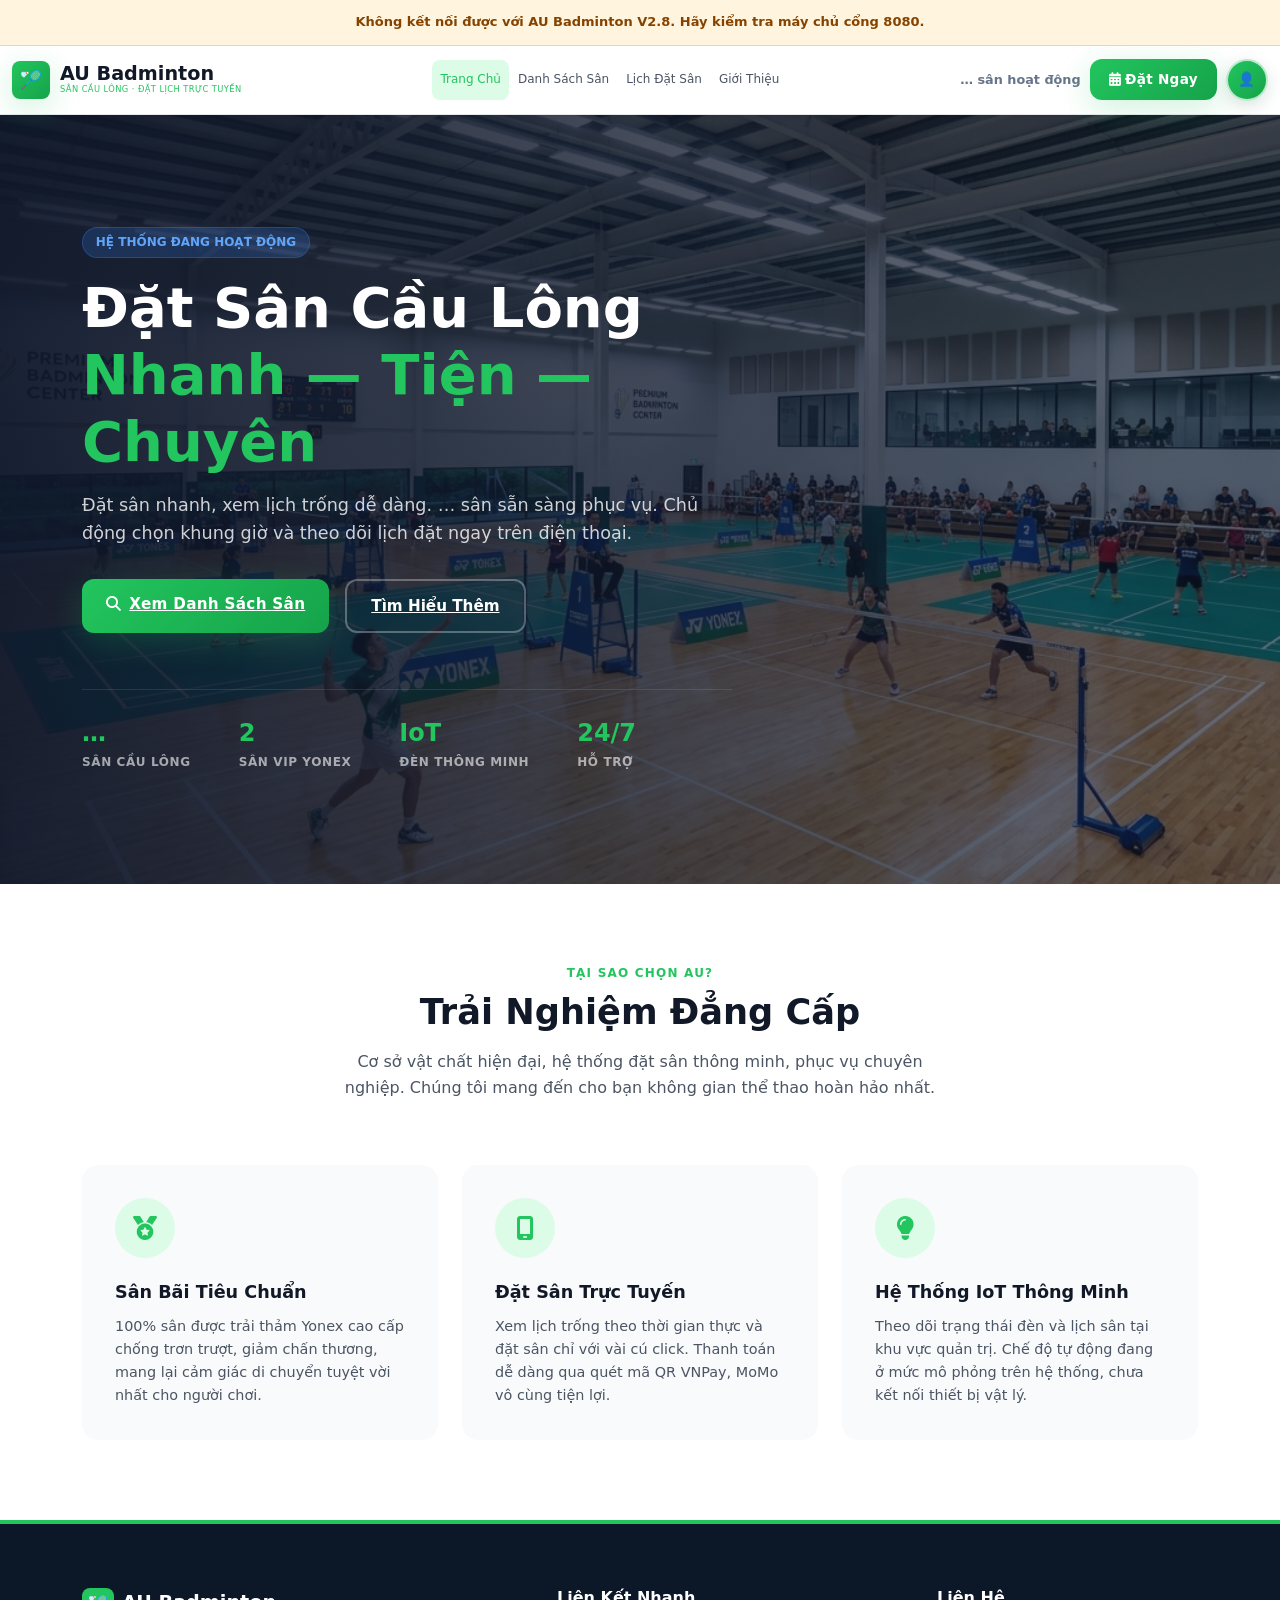
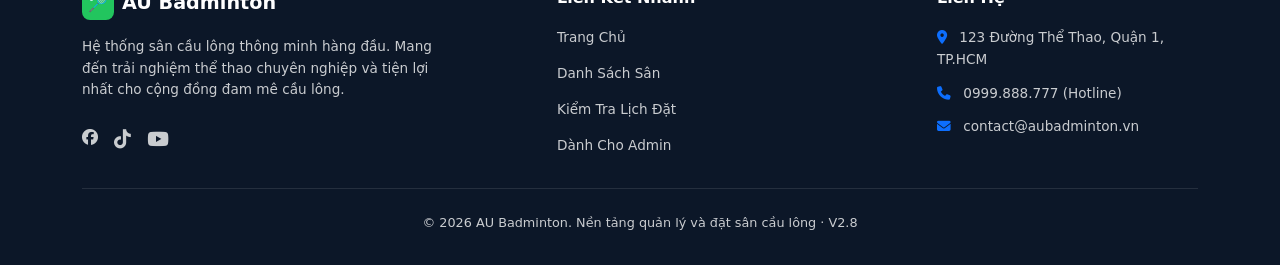
==== commit d5f1f255: "feat: replace ShopPulse with AU Badminton for week one" ====
--- a/src/main/resources/static/index.html
+++ b/src/main/resources/static/index.html
@@ -1,231 +1,268 @@
 <!DOCTYPE html>
-
-<html lang="vi"><head><meta charset="utf-8"/><meta content="width=device-width, initial-scale=1.0" name="viewport"/><meta content="web_standard" name="shell-type"/><link href="https://fonts.googleapis.com" rel="preconnect"/><link crossorigin="" href="https://fonts.gstatic.com" rel="preconnect"/><link href="https://fonts.googleapis.com/css2?family=Inter:wght@400;600&amp;family=Plus+Jakarta+Sans:wght@600;700;800&amp;display=swap" rel="stylesheet"/><link href="https://fonts.googleapis.com/css2?family=Material+Symbols+Outlined:opsz,wght,FILL,GRAD@20..48,100..700,0..1,-50..200" rel="stylesheet"/>
-<link href="https://fonts.googleapis.com/css2?family=Material+Symbols+Outlined:wght,FILL@100..700,0..1&amp;display=swap" rel="stylesheet"/><link href="styles.css" rel="stylesheet"/><script src="https://cdn.tailwindcss.com"></script><script src="tailwind.config.js"></script><title>ShopPulse — Mua sắm vui mỗi ngày</title></head><body class="bg-surface font-body-md text-body-md text-on-surface antialiased min-h-screen flex flex-col"><header class="fixed top-0 w-full z-50 bg-surface-container-lowest/90 backdrop-blur-xl shadow-[0_1px_8px_rgba(0,0,0,0.04)]"><div class="h-20 max-w-7xl mx-auto px-margin flex items-center justify-between gap-space-md"><div class="flex items-center gap-space-md"><a class="flex items-center gap-space-sm" data-path="trang-chu" href="#home"><img alt="ShopPulse E-commerce Logo" class="h-8 w-auto object-contain" src="https://lh3.googleusercontent.com/aida/[base64]"/><span class="font-headline-md text-headline-md text-primary tracking-tight">ShopPulse</span></a></div><nav class="hidden md:flex items-center gap-space-lg" data-active-classes="text-primary font-bold"><a aria-current="page" class="transition-colors text-primary font-bold" data-path="trang-chu" href="#home">Trang chủ</a><a class="font-label-md text-label-md text-on-surface-variant hover:text-on-surface transition-colors" data-path="trung-tam-tro-giup" href="#home">Trung tâm trợ giúp</a><a class="font-label-md text-label-md text-on-surface-variant hover:text-on-surface transition-colors" data-path="hotline-ho-tro" href="tel:19006868">Hotline hỗ trợ 1900 6868</a><div class="flex items-center gap-space-xs text-on-surface-variant font-label-sm text-label-sm bg-surface-container-low px-space-sm py-space-xs rounded-full"><span class="text-primary font-bold cursor-pointer">VIE</span><span class="opacity-40">/</span><span class="hover:text-on-surface cursor-pointer">ENG</span></div></nav><div class="flex items-center gap-space-md"><a class="w-8 h-8 rounded-full bg-primary flex items-center justify-center" href="#login" aria-label="Đăng nhập"><span class="material-symbols-outlined text-on-primary text-[18px]">person</span></a></div></div></header><main class="w-full pt-20 bg-surface flex-1"><div class="flex flex-col w-full">
-<div class="w-full max-w-7xl mx-auto px-margin-mobile md:px-margin py-6 lg:py-12">
-<div class="grid grid-cols-1 lg:grid-cols-12 gap-8 lg:gap-12 items-center">
-<!-- CỘT TRÁI: SHOWCASE & BRANDING -->
-<div class="lg:col-span-6 flex flex-col gap-6 lg:gap-8">
-<!-- Header & Slogan -->
-<div class="space-y-3">
-<div class="inline-flex items-center gap-2 px-3 py-1.5 rounded-full bg-surface-container-high text-primary font-label-sm text-label-sm">
-<span class="material-symbols-outlined text-[16px]">celebration</span>
-<span>Khởi đầu hành trình mua sắm thông minh</span>
-</div>
-<h1 class="font-headline-lg text-headline-lg lg:font-display-hero lg:text-display-hero text-on-surface tracking-tight">
-            Mua sắm dễ dàng – <br class="hidden sm:inline"/>
-<span class="text-primary font-extrabold">Niềm vui mỗi ngày.</span>
-</h1>
-<p class="font-body-lg text-body-lg text-on-surface-variant max-w-xl">
-            Khám phá hàng triệu sản phẩm chất lượng cao, ưu đãi độc quyền dành riêng cho thành viên và chính sách giao hàng miễn phí toàn quốc cùng ShopPulse.
-          </p>
-</div>
-<!-- 3D Illustration Canvas & Floating Micro-Cards -->
-<div class="relative w-full rounded-2xl overflow-visible bg-surface-container-low p-4 sm:p-6 shadow-sm">
-<div class="relative w-full rounded-xl overflow-hidden aspect-[4/3] bg-surface-container shadow-md">
-<img alt="ShopPulse 3D Shopping Celebration with vibrant discount vouchers" class="w-full h-full object-cover transform hover:scale-105 transition-transform duration-700" src="https://lh3.googleusercontent.com/aida-public/[base64]"/>
-<div class="absolute inset-0 bg-gradient-to-t from-inverse-surface/40 via-transparent to-transparent pointer-events-none"></div>
-</div>
-<!-- Floating Micro-Card: Voucher 50K -->
-<div class="absolute -top-3 -left-2 sm:-left-4 bg-surface-container-lowest shadow-md rounded-xl p-3 flex items-center gap-3 transform -rotate-2 hover:rotate-0 transition-transform">
-<div class="w-10 h-10 rounded-lg bg-secondary-container/20 flex items-center justify-center text-secondary">
-<span class="material-symbols-outlined text-[24px]">redeem</span>
-</div>
-<div>
-<div class="font-label-sm text-label-sm text-secondary uppercase tracking-wider">Mã chào mừng</div>
-<div class="font-headline-sm text-headline-sm text-on-surface">Voucher 50K đơn đầu</div>
-</div>
-</div>
-<!-- Floating Micro-Card: Freeship Extra -->
-<div class="absolute -bottom-4 -right-2 sm:-right-4 bg-surface-container-lowest shadow-md rounded-xl p-3 flex items-center gap-3 transform rotate-2 hover:rotate-0 transition-transform">
-<div class="w-10 h-10 rounded-lg bg-primary-container/20 flex items-center justify-center text-primary">
-<span class="material-symbols-outlined text-[24px]">local_shipping</span>
-</div>
-<div>
-<div class="font-label-sm text-label-sm text-primary uppercase tracking-wider">Đặc quyền Pulse+</div>
-<div class="font-headline-sm text-headline-sm text-on-surface">Freeship Extra 0Đ</div>
-</div>
-</div>
-</div>
-<!-- Trust Badges & Social Proof -->
-<div class="grid grid-cols-1 sm:grid-cols-3 gap-3 pt-2">
-<div class="flex items-center gap-3 p-3.5 rounded-xl bg-surface-container-lowest shadow-sm">
-<span class="material-symbols-outlined text-primary text-[28px]">verified</span>
-<div class="min-w-0">
-<div class="font-headline-sm text-headline-sm text-on-surface truncate">500.000+</div>
-<div class="font-label-sm text-label-sm text-on-surface-variant truncate">Khách hàng tin tưởng</div>
-</div>
-</div>
-<div class="flex items-center gap-3 p-3.5 rounded-xl bg-surface-container-lowest shadow-sm">
-<span class="material-symbols-outlined text-secondary text-[28px]">published_with_changes</span>
-<div class="min-w-0">
-<div class="font-headline-sm text-headline-sm text-on-surface truncate">100% Cam kết</div>
-<div class="font-label-sm text-label-sm text-on-surface-variant truncate">Đổi trả 30 ngày</div>
-</div>
-</div>
-<div class="flex items-center gap-3 p-3.5 rounded-xl bg-surface-container-lowest shadow-sm">
-<span class="material-symbols-outlined text-primary text-[28px]">security</span>
-<div class="min-w-0">
-<div class="font-headline-sm text-headline-sm text-on-surface truncate">PCI-DSS</div>
-<div class="font-label-sm text-label-sm text-on-surface-variant truncate">Bảo mật giao dịch</div>
-</div>
-</div>
-</div>
-</div>
-<!-- CỘT PHẢI: LOGIN CARD -->
-<div class="lg:col-span-6 flex justify-center">
-<div class="w-full max-w-md bg-surface-container-lowest rounded-2xl p-6 sm:p-8 lg:p-10 shadow-lg relative">
-<div class="mb-8">
-<h2 class="font-headline-lg text-headline-lg text-on-surface tracking-tight">Chào mừng quay trở lại!</h2>
-<p class="font-body-md text-body-md text-on-surface-variant mt-1.5">Đăng nhập để tiếp tục trải nghiệm mua sắm tuyệt vời tại ShopPulse.</p>
-</div>
-<form class="space-y-5" id="loginForm" novalidate="">
-<!-- Email hoặc Số điện thoại -->
-<div class="space-y-1.5">
-<label class="block font-label-md text-label-md text-on-surface" for="identifier">Email hoặc số điện thoại</label>
-<div class="relative">
-<span class="material-symbols-outlined absolute left-3.5 top-1/2 -translate-y-1/2 text-on-surface-variant text-[20px] pointer-events-none">mail</span>
-<input class="w-full h-12 pl-11 pr-4 bg-surface-container-lowest rounded-xl font-body-md text-body-md text-on-surface placeholder:text-outline outline-none ring-1 ring-outline-variant focus:ring-2 focus:ring-primary transition-all" id="identifier" name="identifier" placeholder="example@gmail.com hoặc 0912345678" type="text"/>
-</div>
-<div class="hidden items-center gap-1.5 text-error font-label-sm text-label-sm pt-0.5" id="identifierError">
-<span class="material-symbols-outlined text-[16px]">error</span>
-<span id="identifierErrorText">Vui lòng nhập email hợp lệ hoặc số điện thoại 10 số.</span>
-</div>
-</div>
-<!-- Mật khẩu -->
-<div class="space-y-1.5">
-<label class="block font-label-md text-label-md text-on-surface" for="password">Mật khẩu</label>
-<div class="relative">
-<span class="material-symbols-outlined absolute left-3.5 top-1/2 -translate-y-1/2 text-on-surface-variant text-[20px] pointer-events-none">lock</span>
-<input class="w-full h-12 pl-11 pr-11 bg-surface-container-lowest rounded-xl font-body-md text-body-md text-on-surface placeholder:text-outline outline-none ring-1 ring-outline-variant focus:ring-2 focus:ring-primary transition-all" id="password" name="password" placeholder="Nhập tối thiểu 6 ký tự" type="password"/>
-<button aria-label="Hiện hoặc ẩn mật khẩu" class="absolute right-3 top-1/2 -translate-y-1/2 text-on-surface-variant hover:text-on-surface p-1 rounded-lg transition-colors flex items-center justify-center" id="togglePasswordBtn" type="button">
-<span class="material-symbols-outlined text-[20px]" id="passwordEyeIcon">visibility</span>
-</button>
-</div>
-<div class="hidden items-center gap-1.5 text-error font-label-sm text-label-sm pt-0.5" id="passwordError">
-<span class="material-symbols-outlined text-[16px]">error</span>
-<span id="passwordErrorText">Mật khẩu phải chứa ít nhất 6 ký tự.</span>
-</div>
-</div>
-<!-- Ghi nhớ & Quên mật khẩu -->
-<div class="flex items-center justify-between pt-1">
-<label class="flex items-center gap-2.5 cursor-pointer select-none">
-<input class="w-4 h-4 rounded text-primary accent-primary cursor-pointer" id="rememberMe" type="checkbox"/>
-<span class="font-body-sm text-body-sm text-on-surface-variant">Ghi nhớ đăng nhập</span>
-</label>
-<button class="font-label-md text-label-md text-primary hover:text-primary-container transition-colors" id="openForgotModalBtn" type="button">
-                Quên mật khẩu?
-              </button>
-</div>
-<!-- Nút Submit chính -->
-<button class="w-full h-12 bg-primary hover:bg-primary-container text-on-primary rounded-xl font-headline-sm text-headline-sm shadow-md hover:shadow-lg transition-all flex items-center justify-center gap-2 cursor-pointer active:scale-[0.99] disabled:opacity-75 disabled:pointer-events-none" id="submitBtn" type="submit">
-<span class="hidden animate-spin rounded-full h-5 w-5 border-2 border-on-primary border-t-transparent" id="submitSpinner"></span>
-<span id="submitBtnText">Đăng nhập</span>
-</button>
-</form>
-<!-- Hoặc tiếp tục với -->
-<div class="relative my-7 flex items-center justify-center">
-<div class="absolute inset-0 flex items-center">
-<div class="w-full border-t border-surface-container-high"></div>
-</div>
-<div class="relative px-4 bg-surface-container-lowest font-label-sm text-label-sm text-on-surface-variant tracking-wider uppercase">
-              Hoặc tiếp tục với
-            </div>
-</div>
-<!-- Social Buttons -->
-<div class="grid grid-cols-2 gap-3">
-<button class="h-11 px-4 rounded-xl bg-surface-container-lowest ring-1 ring-outline-variant hover:bg-surface-container-low transition-colors flex items-center justify-center gap-2 font-label-md text-label-md text-on-surface shadow-sm" onclick="handleSocialLogin('Google')" type="button">
-<svg class="w-5 h-5 flex-shrink-0" viewbox="0 0 24 24">
-<path d="M22.56 12.25c0-.78-.07-1.53-.2-2.25H12v4.26h5.92c-.26 1.37-1.04 2.53-2.21 3.31v2.77h3.57c2.08-1.92 3.28-4.74 3.28-8.09z" fill="#4285F4"></path>
-<path d="M12 23c2.97 0 5.46-.98 7.28-2.66l-3.57-2.77c-.98.66-2.23 1.06-3.71 1.06-2.86 0-5.29-1.93-6.16-4.53H2.18v2.84C3.99 20.53 7.7 23 12 23z" fill="#34A853"></path>
-<path d="M5.84 14.09c-.22-.66-.35-1.36-.35-2.09s.13-1.43.35-2.09V7.06H2.18C1.43 8.55 1 10.22 1 12s.43 3.45 1.18 4.94l2.85-2.22.81-.63z" fill="#FBBC05"></path>
-<path d="M12 5.38c1.62 0 3.06.56 4.21 1.64l3.15-3.15C17.45 2.09 14.97 1 12 1 7.7 1 3.99 3.47 2.18 7.06l3.66 2.84c.87-2.6 3.3-4.52 6.16-4.52z" fill="#EA4335"></path>
-</svg>
-<span>Google</span>
-</button>
-<button class="h-11 px-4 rounded-xl bg-surface-container-lowest ring-1 ring-outline-variant hover:bg-surface-container-low transition-colors flex items-center justify-center gap-2 font-label-md text-label-md text-on-surface shadow-sm" onclick="handleSocialLogin('Facebook')" type="button">
-<svg class="w-5 h-5 flex-shrink-0" fill="#1877F2" viewbox="0 0 24 24">
-<path d="M24 12.073c0-6.627-5.373-12-12-12s-12 5.373-12 12c0 5.99 4.388 10.954 10.125 11.854v-8.385H7.078v-3.47h3.047V9.43c0-3.007 1.792-4.669 4.533-4.669 1.312 0 2.686.235 2.686.235v2.953H15.83c-1.491 0-1.956.925-1.956 1.874v2.25h3.328l-.532 3.47h-2.796v8.385C19.612 23.027 24 18.062 24 12.073z"></path>
-</svg>
-<span>Facebook</span>
-</button>
-</div>
-<!-- Footer của Card -->
-<div class="mt-8 text-center space-y-3">
-<p class="font-body-md text-body-md text-on-surface-variant">
-              Chưa có tài khoản? 
-              <a class="font-label-md text-label-md text-primary hover:underline ml-1" href="#register">Đăng ký ngay</a>
-</p>
-<div class="flex items-center justify-center gap-1.5 text-on-surface-variant/70 font-label-sm text-label-sm">
-<span class="material-symbols-outlined text-[16px]">lock</span>
-<span>Thông tin của bạn được mã hóa an toàn 256-bit SSL</span>
-</div>
-</div>
-</div>
-</div>
-</div>
-</div>
-<!-- MODAL QUÊN MẬT KHẨU (FORGOT PASSWORD) -->
-<div class="fixed inset-0 z-50 hidden flex items-center justify-center p-4" id="forgotModal">
-<!-- Backdrop mờ -->
-<div class="absolute inset-0 bg-inverse-surface/50 backdrop-blur-sm transition-opacity" id="modalBackdrop"></div>
-<!-- Nội dung Modal -->
-<div class="relative w-full max-w-md bg-surface-container-lowest rounded-2xl p-6 sm:p-8 shadow-2xl z-10 animate-[fadeIn_0.2s_ease-out]">
-<div class="flex items-start justify-between pb-4">
-<div class="flex items-center gap-2.5">
-<div class="w-10 h-10 rounded-xl bg-primary-container/20 text-primary flex items-center justify-center">
-<span class="material-symbols-outlined text-[24px]">lock_reset</span>
-</div>
-<div>
-<h3 class="font-headline-sm text-headline-sm text-on-surface">Khôi phục mật khẩu</h3>
-<p class="font-label-sm text-label-sm text-on-surface-variant">Quy trình bảo mật tài khoản</p>
-</div>
-</div>
-<button class="w-8 h-8 rounded-lg flex items-center justify-center text-on-surface-variant hover:text-on-surface hover:bg-surface-container-low transition-colors" id="closeModalBtn" type="button">
-<span class="material-symbols-outlined text-[20px]">close</span>
-</button>
-</div>
-<p class="font-body-sm text-body-sm text-on-surface-variant mb-5">
-        Nhập địa chỉ email liên kết với tài khoản ShopPulse. Chúng tôi sẽ gửi hướng dẫn đặt lại mật khẩu an toàn cho bạn.
-      </p>
-<form class="space-y-4" id="forgotForm" novalidate="">
-<div class="space-y-1.5">
-<label class="block font-label-md text-label-md text-on-surface" for="resetEmail">Địa chỉ Email đã đăng ký</label>
-<div class="relative">
-<span class="material-symbols-outlined absolute left-3.5 top-1/2 -translate-y-1/2 text-on-surface-variant text-[20px] pointer-events-none">mail</span>
-<input class="w-full h-11 pl-11 pr-4 bg-surface-container-lowest rounded-xl font-body-md text-body-md text-on-surface placeholder:text-outline outline-none ring-1 ring-outline-variant focus:ring-2 focus:ring-primary transition-all" id="resetEmail" placeholder="example@domain.com" type="email"/>
-</div>
-<div class="hidden items-center gap-1.5 text-error font-label-sm text-label-sm pt-0.5" id="resetEmailError">
-<span class="material-symbols-outlined text-[16px]">error</span>
-<span>Vui lòng nhập định dạng email hợp lệ.</span>
-</div>
-</div>
-<!-- Thông báo an toàn sau khi gửi (Chuẩn OWASP) -->
-<div class="hidden p-3.5 rounded-xl bg-surface-container-low text-on-surface font-body-sm text-body-sm space-y-1" id="forgotSuccessBox">
-<div class="flex items-center gap-2 text-primary font-label-md">
-<span class="material-symbols-outlined text-[20px]">check_circle</span>
-<span>Đã gửi yêu cầu xử lý</span>
-</div>
-<p class="text-on-surface-variant">
-            Nếu email tồn tại trong hệ thống, hướng dẫn khôi phục sẽ được gửi trong giây lát. Vui lòng kiểm tra hộp thư đến hoặc mục thư rác.
-          </p>
-</div>
-<div class="pt-2 flex flex-col gap-2">
-<button class="w-full h-11 bg-primary hover:bg-primary-container text-on-primary rounded-xl font-headline-sm text-headline-sm transition-all flex items-center justify-center gap-2 cursor-pointer disabled:opacity-75" id="forgotSubmitBtn" type="submit">
-<span class="hidden animate-spin rounded-full h-4 w-4 border-2 border-on-primary border-t-transparent" id="forgotSpinner"></span>
-<span id="forgotSubmitText">Gửi mã xác nhận / Đặt lại</span>
-</button>
-<button class="w-full h-10 text-on-surface-variant hover:text-on-surface font-label-md text-label-md transition-colors" id="backToLoginBtn" type="button">
-            Quay lại Đăng nhập
-          </button>
-</div>
-</form>
-</div>
-</div>
-<!-- TOAST NOTIFICATION -->
-<div class="fixed top-24 right-4 sm:right-8 z-50 pointer-events-none flex flex-col gap-3" id="toastContainer"></div>
-<!-- LOGIC SCRIPT -->
-<script src="login.js"></script>
-<script src="home.js"></script>
-<script src="register.js"></script>
-</div></main><footer class="w-full bg-surface-container-lowest shadow-[0_-1px_8px_rgba(0,0,0,0.02)] mt-auto"><div class="max-w-7xl mx-auto px-margin py-space-xl"><div class="flex flex-col md:flex-row items-center justify-between gap-space-lg pb-space-lg border-b border-surface-container"><div class="flex flex-wrap items-center justify-center md:justify-start gap-space-lg text-on-surface-variant"><div class="flex items-center gap-space-xs"><span class="material-symbols-outlined text-primary text-[20px]">verified_user</span><span class="font-label-sm text-label-sm">Bảo mật SSL 256-bit chuẩn Quốc tế</span></div><div class="flex items-center gap-space-xs"><span class="material-symbols-outlined text-secondary-container text-[20px]">verified</span><span class="font-label-sm text-label-sm">Đã thông báo Bộ Công Thương</span></div><div class="flex items-center gap-space-xs"><span class="material-symbols-outlined text-primary text-[20px]">support_agent</span><span class="font-label-sm text-label-sm">Hỗ trợ trực tuyến 24/7</span></div></div><div class="flex items-center gap-space-md"><a class="font-body-sm text-body-sm text-on-surface-variant hover:text-primary transition-colors" data-path="chinh-sach-bao-mat" href="#">Chính sách bảo mật</a><span class="text-outline-variant">•</span><a class="font-body-sm text-body-sm text-on-surface-variant hover:text-primary transition-colors" data-path="dieu-khoan-dich-vu" href="#">Điều khoản dịch vụ</a></div></div><div class="pt-space-md flex flex-col sm:flex-row items-center justify-between gap-space-sm text-on-surface-variant"><p class="font-body-sm text-body-sm">© 2025 ShopPulse. Nền tảng thương mại điện tử thế hệ mới. Tất cả các quyền được bảo lưu.</p><p class="font-label-sm text-label-sm text-on-surface-variant/80">Hệ thống bảo vệ giao dịch &amp; trải nghiệm người dùng tối ưu</p></div></div></footer></body></html>
+<html lang="vi">
+
+<head>
+<script>
+
+if (['5500', '5501'].includes(location.port)) {
+  location.replace('http://localhost:8080' + location.pathname + location.search + location.hash);
+}
+</script>
+  <meta charset="UTF-8" />
+  <meta name="viewport" content="width=device-width, initial-scale=1.0" />
+  <title>AU Badminton - Sân Cầu Lông Uy Tín</title>
+  <link href="assets/css/bootstrap.min.css?v=2.8.0" rel="stylesheet" />
+  <link rel="stylesheet" href="assets/css/fontawesome.min.css?v=2.8.0" />
+  <link rel="stylesheet" href="assets/css/style.css?v=2.8.0" />
+  <style>
+    html {
+      scroll-behavior: smooth;
+    }
+
+    /* KHU VỰC HIỆU ỨNG CHUYỂN ĐỘNG NÂNG CAO */
+    @keyframes fadeInUp {
+      from { opacity: 0; transform: translateY(30px); }
+      to { opacity: 1; transform: translateY(0); }
+    }
+    @keyframes slowZoom {
+      from { transform: scale(1); }
+      to { transform: scale(1.05); }
+    }
+    
+    .anim-fadeup { 
+      animation: fadeInUp 0.8s cubic-bezier(0.16, 1, 0.3, 1) both; 
+    }
+    .delay-1 { animation-delay: 0.15s; }
+    .delay-2 { animation-delay: 0.3s; }
+
+    .hero-banner {
+      position: relative;
+      overflow: hidden;
+      isolation: isolate;
+      background: #101b2c;
+      padding: 7rem 0;
+      color: white;
+    }
+    .hero-bg {
+      position: absolute;
+      inset: 0;
+      background: url('assets/img/hero_court_banner.png') center/cover;
+      animation: slowZoom 20s ease infinite alternate;
+      z-index: 0;
+    }
+    .hero-overlay {
+      position: absolute;
+      inset: 0;
+      background: linear-gradient(90deg, rgba(15,23,42,0.95) 0%, rgba(15,23,42,0.6) 100%);
+      z-index: 1;
+    }
+    .hero-banner > .container {
+      position: relative;
+      z-index: 2;
+    }
+
+    .feature-box {
+      padding: 2rem;
+      border-radius: var(--radius-lg);
+      background: var(--gray-50);
+      transition: all 0.4s cubic-bezier(0.16, 1, 0.3, 1);
+      height: 100%;
+      border: 1px solid transparent;
+    }
+    .feature-box:hover {
+      background: white;
+      border-color: var(--primary);
+      box-shadow: 0 12px 24px rgba(59,130,246,0.08);
+      transform: translateY(-8px);
+    }
+    .feature-icon {
+      width: 60px;
+      height: 60px;
+      border-radius: 50%;
+      background: var(--primary-light);
+      color: var(--primary);
+      display: flex;
+      align-items: center;
+      justify-content: center;
+      font-size: 1.5rem;
+      margin-bottom: 1.5rem;
+      transition: transform 0.4s ease;
+    }
+    .feature-box:hover .feature-icon {
+      transform: rotate(360deg) scale(1.1);
+    }
+  </style>
+<script>document.documentElement.dataset.theme = localStorage.getItem("au_theme") === "dark" ? "dark" : "light";</script>
+</head>
+
+<body>
+  <nav class="au-navbar navbar navbar-expand-lg">
+    <div class="container">
+      <a href="index.html" class="au-logo">
+        <div class="au-logo-icon">🏸</div>
+        <div>
+          <div class="au-logo-text">AU Badminton</div>
+          <div class="au-logo-sub">SÂN CẦU LÔNG · ĐẶT LỊCH TRỰC TUYẾN</div>
+        </div>
+      </a>
+      <button class="navbar-toggler border-0" type="button" data-bs-toggle="collapse" data-bs-target="#navMain">
+        <span class="navbar-toggler-icon"></span>
+      </button>
+      <div class="collapse navbar-collapse" id="navMain">
+        <div class="d-flex align-items-center gap-3 mx-auto mt-2 mt-lg-0">
+          <a href="index.html" class="au-nav-link active">Trang Chủ</a>
+          <a href="courts.html" class="au-nav-link">Danh Sách Sân</a>
+          <a href="booking-history.html" class="au-nav-link">Lịch Đặt Sân</a>
+          <a href="#about-section" class="au-nav-link">Giới Thiệu</a>
+        </div>
+        <div class="d-flex align-items-center gap-3 mt-2 mt-lg-0">
+          <span style="font-size:0.8rem;color:var(--gray-500);font-weight:600;"><span class="status-dot green"></span><span id="activeCourtCount">…</span> sân hoạt động</span>
+          <a href="courts.html" class="btn-au-primary" style="padding:0.4rem 1.2rem;font-size:0.85rem;"><i class="fa-solid fa-calendar-days me-1"></i> Đặt Ngay</a>
+          <a href="login.html" id="navAvatar" class="au-avatar" style="text-decoration:none;" title="Đăng nhập">K</a>
+        </div>
+      </div>
+    </div>
+  </nav>
+
+  <section class="hero-banner">
+    <div class="hero-bg"></div>
+    <div class="hero-overlay"></div>
+    <div class="container">
+      <div style="max-width:650px;" class="anim-fadeup">
+        <span style="display:inline-block;padding:0.3rem 0.8rem;background:rgba(59,130,246,0.2);color:#60A5FA;border-radius:99px;font-size:0.75rem;font-weight:700;margin-bottom:1rem;border:1px solid rgba(59,130,246,0.3);">
+          <span class="status-dot blue" style="background:#60A5FA;"></span> HỆ THỐNG ĐANG HOẠT ĐỘNG
+        </span>
+        <h1 style="font-size:3.5rem;font-weight:800;line-height:1.2;margin-bottom:1rem;">Đặt Sân Cầu Lông<br><span style="color:var(--primary);">Nhanh — Tiện — Chuyên</span></h1>
+        <p style="font-size:1.1rem;color:rgba(255,255,255,0.8);margin-bottom:2rem;line-height:1.6;">Đặt sân nhanh, xem lịch trống dễ dàng. <span id="courtIntroCount">…</span> sân sẵn sàng phục vụ. Chủ động chọn khung giờ và theo dõi lịch đặt ngay trên điện thoại.</p>
+        <div class="d-flex gap-3 flex-wrap">
+          <a href="courts.html" class="btn-au-primary" style="padding:0.8rem 1.5rem;font-size:0.95rem;"><i class="fa-solid fa-magnifying-glass me-2"></i>Xem Danh Sách Sân</a>
+          <a href="#about-section" class="btn-au-outline" style="padding:0.8rem 1.5rem;font-size:0.95rem;color:white;border-color:rgba(255,255,255,0.3);">Tìm Hiểu Thêm</a>
+        </div>
+
+        <div style="display:flex;gap:3rem;margin-top:3.5rem;border-top:1px solid rgba(255,255,255,0.1);padding-top:1.5rem; flex-wrap:wrap;" class="anim-fadeup delay-1">
+          <div>
+            <div style="font-size:1.5rem;font-weight:800;color:var(--primary);"><span id="heroCourtCount">…</span></div>
+            <div style="font-size:0.75rem;color:rgba(255,255,255,0.6);text-transform:uppercase;letter-spacing:0.05em;font-weight:600;">Sân Cầu Lông</div>
+          </div>
+          <div>
+            <div style="font-size:1.5rem;font-weight:800;color:var(--primary);">2</div>
+            <div style="font-size:0.75rem;color:rgba(255,255,255,0.6);text-transform:uppercase;letter-spacing:0.05em;font-weight:600;">Sân VIP Yonex</div>
+          </div>
+          <div>
+            <div style="font-size:1.5rem;font-weight:800;color:var(--primary);">IoT</div>
+            <div style="font-size:0.75rem;color:rgba(255,255,255,0.6);text-transform:uppercase;letter-spacing:0.05em;font-weight:600;">Đèn Thông Minh</div>
+          </div>
+          <div>
+            <div style="font-size:1.5rem;font-weight:800;color:var(--primary);">24/7</div>
+            <div style="font-size:0.75rem;color:rgba(255,255,255,0.6);text-transform:uppercase;letter-spacing:0.05em;font-weight:600;">Hỗ Trợ</div>
+          </div>
+        </div>
+      </div>
+    </div>
+  </section>
+
+  <section id="about-section" style="padding:5rem 0;background:white;">
+    <div class="container">
+      <div style="text-align:center;margin-bottom:4rem;" class="anim-fadeup">
+        <div style="font-size:0.75rem;color:var(--primary);font-weight:700;text-transform:uppercase;letter-spacing:0.1em;margin-bottom:0.5rem;">Tại sao chọn AU?</div>
+        <h2 style="font-size:2.2rem;font-weight:800;color:var(--gray-900);margin-bottom:1rem;">Trải Nghiệm Đẳng Cấp</h2>
+        <p style="color:var(--gray-600);max-width:600px;margin:0 auto;">Cơ sở vật chất hiện đại, hệ thống đặt sân thông minh, phục vụ chuyên nghiệp. Chúng tôi mang đến cho bạn không gian thể thao hoàn hảo nhất.</p>
+      </div>
+
+      <div class="row g-4 anim-fadeup delay-1">
+        <div class="col-md-4">
+          <div class="feature-box">
+            <div class="feature-icon"><i class="fa-solid fa-medal"></i></div>
+            <h4 style="font-size:1.1rem;font-weight:700;color:var(--gray-900);margin-bottom:0.75rem;">Sân Bãi Tiêu Chuẩn</h4>
+            <p style="color:var(--gray-600);font-size:0.9rem;margin:0;">100% sân được trải thảm Yonex cao cấp chống trơn trượt, giảm chấn thương, mang lại cảm giác di chuyển tuyệt vời nhất cho người chơi.</p>
+          </div>
+        </div>
+        <div class="col-md-4">
+          <div class="feature-box">
+            <div class="feature-icon"><i class="fa-solid fa-mobile-screen"></i></div>
+            <h4 style="font-size:1.1rem;font-weight:700;color:var(--gray-900);margin-bottom:0.75rem;">Đặt Sân Trực Tuyến</h4>
+            <p style="color:var(--gray-600);font-size:0.9rem;margin:0;">Xem lịch trống theo thời gian thực và đặt sân chỉ với vài cú click. Thanh toán dễ dàng qua quét mã QR VNPay, MoMo vô cùng tiện lợi.</p>
+          </div>
+        </div>
+        <div class="col-md-4">
+          <div class="feature-box">
+            <div class="feature-icon"><i class="fa-solid fa-lightbulb"></i></div>
+            <h4 style="font-size:1.1rem;font-weight:700;color:var(--gray-900);margin-bottom:0.75rem;">Hệ Thống IoT Thông Minh</h4>
+            <p style="color:var(--gray-600);font-size:0.9rem;margin:0;">Theo dõi trạng thái đèn và lịch sân tại khu vực quản trị. Chế độ tự động đang ở mức mô phỏng trên hệ thống, chưa kết nối thiết bị vật lý.</p>
+          </div>
+        </div>
+      </div>
+    </div>
+  </section>
+
+  <footer class="au-footer" style="background:var(--footer-bg);color:rgba(255,255,255,0.7);padding:4rem 0 2rem;border-top:4px solid var(--primary);">
+    <div class="container">
+      <div class="row g-4 mb-4">
+        <div class="col-lg-4">
+          <div style="display:flex;align-items:center;gap:0.5rem;margin-bottom:1rem;">
+            <div style="width:32px;height:32px;background:var(--primary);color:white;border-radius:8px;display:flex;align-items:center;justify-content:center;font-size:1rem;">🏸</div>
+            <span style="font-size:1.2rem;font-weight:800;color:white;">AU Badminton</span>
+          </div>
+          <p style="font-size:0.85rem;line-height:1.6;margin-bottom:1.5rem;">Hệ thống sân cầu lông thông minh hàng đầu. Mang đến trải nghiệm thể thao chuyên nghiệp và tiện lợi nhất cho cộng đồng đam mê cầu lông.</p>
+          <div style="display:flex;gap:1rem;">
+            <span title="Cộng đồng AU Badminton" aria-label="Cộng đồng AU Badminton"><i class="fa-brands fa-facebook"></i></span>
+            <a href="#" style="color:rgba(255,255,255,0.5);font-size:1.2rem;transition:0.2s;"><i class="fa-brands fa-tiktok"></i></a>
+            <a href="#" style="color:rgba(255,255,255,0.5);font-size:1.2rem;transition:0.2s;"><i class="fa-brands fa-youtube"></i></a>
+          </div>
+        </div>
+        <div class="col-lg-4 offset-lg-1">
+          <h5 style="color:white;font-size:1rem;font-weight:700;margin-bottom:1.25rem;">Liên Kết Nhanh</h5>
+          <ul style="list-style:none;padding:0;margin:0;display:grid;gap:0.5rem;font-size:0.85rem;">
+            <li><a href="index.html" style="color:inherit;text-decoration:none;">Trang Chủ</a></li>
+            <li><a href="courts.html" style="color:inherit;text-decoration:none;">Danh Sách Sân</a></li>
+            <li><a href="booking-history.html" style="color:inherit;text-decoration:none;">Kiểm Tra Lịch Đặt</a></li>
+            <li><a href="#" onclick="goToAdmin(event)" style="color:inherit;text-decoration:none;">Dành Cho Admin</a></li>
+          </ul>
+        </div>
+        <div class="col-lg-3">
+          <h5 style="color:white;font-size:1rem;font-weight:700;margin-bottom:1.25rem;">Liên Hệ</h5>
+          <ul style="list-style:none;padding:0;margin:0;display:grid;gap:0.75rem;font-size:0.85rem;">
+            <li><i class="fa-solid fa-location-dot me-2 text-primary"></i> 123 Đường Thể Thao, Quận 1, TP.HCM</li>
+            <li><i class="fa-solid fa-phone me-2 text-primary"></i> 0999.888.777 (Hotline)</li>
+            <li><i class="fa-solid fa-envelope me-2 text-primary"></i> contact@aubadminton.vn</li>
+          </ul>
+        </div>
+      </div>
+      <div style="border-top:1px solid rgba(255,255,255,0.1);padding-top:1.5rem;text-align:center;font-size:0.8rem;">
+        &copy; 2026 AU Badminton. Nền tảng quản lý và đặt sân cầu lông · V2.8
+      </div>
+    </div>
+  </footer>
+
+  <script src="assets/js/bootstrap.bundle.min.js?v=2.8.0"></script>
+  <script>
+    fetch('/api/courts').then(r => r.json()).then(x => {
+      if (x.success) {
+        const n = x.data.length;
+        const a = document.getElementById('activeCourtCount');
+        const b = document.getElementById('courtIntroCount');
+        if (a) a.textContent = n;
+        if (b) b.textContent = n;
+        const c = document.getElementById('heroCourtCount');
+        if (c) c.textContent = n;
+      }
+    }).catch(() => {});
+
+    async function goToAdmin(e) {
+      e.preventDefault();
+      try {
+        const response = await fetch('/api/auth/me', {cache: 'no-store'});
+        const data = await response.json();
+        if (response.ok && data.success && data.user.role === 'admin') {
+          location.href = 'admin/dashboard.html'; return;
+        }
+        if (response.ok && data.success) {
+          alert('⚠️ Tài khoản của bạn không có quyền quản trị!'); return;
+        }
+      } catch (_) {}
+      location.href = 'login.html';
+    }
+  </script>
+<script src="assets/js/site-ui.js?v=2.8.0" defer></script>
+</body>
+</html>
--- a/src/main/resources/static/assets/css/style.css
+++ b/src/main/resources/static/assets/css/style.css
@@ -0,0 +1,2004 @@
+
+
+/* Typography uses locally available system fonts. */
+
+:root {
+  --primary: #22C55E;
+  --primary-dark: #16A34A;
+  --primary-light: #DCFCE7;
+  --primary-glow: rgba(34, 197, 94, 0.18);
+  --white: #FFFFFF;
+  --gray-50: #F9FAFB;
+  --gray-100: #F3F4F6;
+  --gray-200: #E5E7EB;
+  --gray-400: #9CA3AF;
+  --gray-600: #4B5563;
+  --gray-800: #1F2937;
+  --gray-900: #111827;
+  --danger: #EF4444;
+  --warning: #F59E0B;
+  --info: #3B82F6;
+  --shadow-sm: 0 1px 3px rgba(0, 0, 0, 0.08), 0 1px 2px rgba(0, 0, 0, 0.04);
+  --shadow-md: 0 4px 16px rgba(0, 0, 0, 0.08), 0 2px 6px rgba(0, 0, 0, 0.04);
+  --shadow-lg: 0 10px 40px rgba(0, 0, 0, 0.10), 0 4px 12px rgba(0, 0, 0, 0.06);
+  --shadow-green: 0 8px 32px rgba(34, 197, 94, 0.22);
+  --radius-sm: 8px;
+  --radius-md: 12px;
+  --radius-lg: 16px;
+  --radius-xl: 24px;
+  --footer-bg: #0c1728;
+  --sidebar-bg: #111d2f;
+  --transition: all 0.25s cubic-bezier(0.4, 0, 0.2, 1);
+}
+
+*,
+*::before,
+*::after {
+  box-sizing: border-box;
+  margin: 0;
+  padding: 0;
+}
+
+html {
+  scroll-behavior: smooth;
+}
+
+body {
+  font-family: 'Segoe UI', 'Poppins', 'Inter', system-ui, sans-serif;
+  background: var(--gray-50);
+  color: var(--gray-800);
+  line-height: 1.6;
+  -webkit-font-smoothing: antialiased;
+}
+
+
+::-webkit-scrollbar {
+  width: 6px;
+}
+
+::-webkit-scrollbar-track {
+  background: var(--gray-100);
+}
+
+::-webkit-scrollbar-thumb {
+  background: var(--gray-200);
+  border-radius: 99px;
+}
+
+::-webkit-scrollbar-thumb:hover {
+  background: var(--primary);
+}
+
+
+::selection {
+  background: var(--primary-light);
+  color: var(--primary-dark);
+}
+
+
+.au-navbar {
+  background: rgba(255, 255, 255, 0.92);
+  backdrop-filter: blur(20px);
+  -webkit-backdrop-filter: blur(20px);
+  border-bottom: 1px solid var(--gray-200);
+  padding: 0.75rem 0;
+  position: sticky;
+  top: 0;
+  z-index: 1030;
+  box-shadow: var(--shadow-sm);
+  transition: var(--transition);
+}
+
+.au-logo {
+  display: flex;
+  align-items: center;
+  gap: 10px;
+  text-decoration: none;
+}
+
+.au-logo-icon {
+  width: 38px;
+  height: 38px;
+  background: linear-gradient(135deg, var(--primary), var(--primary-dark));
+  border-radius: var(--radius-sm);
+  display: flex;
+  align-items: center;
+  justify-content: center;
+  color: white;
+  font-size: 1.1rem;
+  box-shadow: var(--shadow-green);
+}
+
+.au-logo-text {
+  font-weight: 700;
+  font-size: 1.2rem;
+  color: var(--gray-900);
+  line-height: 1;
+}
+
+.au-logo-sub {
+  font-size: 0.65rem;
+  color: var(--primary);
+  font-weight: 500;
+  letter-spacing: 0.05em;
+  text-transform: uppercase;
+}
+
+.au-nav-link {
+  font-size: 0.88rem;
+  font-weight: 500;
+  color: var(--gray-600) !important;
+  padding: 0.4rem 0.9rem !important;
+  border-radius: var(--radius-sm);
+  transition: var(--transition);
+  position: relative;
+}
+
+.au-nav-link:hover,
+.au-nav-link.active {
+  color: var(--primary) !important;
+  background: var(--primary-light);
+}
+
+
+.btn-au-primary {
+  background: linear-gradient(135deg, var(--primary), var(--primary-dark));
+  border: none;
+  color: white;
+  font-weight: 600;
+  font-size: 0.9rem;
+  padding: 0.65rem 1.6rem;
+  border-radius: var(--radius-md);
+  box-shadow: var(--shadow-green);
+  transition: var(--transition);
+  letter-spacing: 0.02em;
+}
+
+.btn-au-primary:hover {
+  transform: translateY(-2px);
+  box-shadow: 0 12px 36px rgba(34, 197, 94, 0.32);
+  color: white;
+}
+
+.btn-au-primary:active {
+  transform: translateY(0);
+}
+
+.btn-au-outline {
+  background: transparent;
+  border: 2px solid var(--primary);
+  color: var(--primary);
+  font-weight: 600;
+  font-size: 0.9rem;
+  padding: 0.6rem 1.5rem;
+  border-radius: var(--radius-md);
+  transition: var(--transition);
+}
+
+.btn-au-outline:hover {
+  background: var(--primary);
+  color: white;
+  transform: translateY(-2px);
+}
+
+.btn-au-danger {
+  background: var(--danger);
+  border: none;
+  color: white;
+  font-weight: 600;
+  padding: 0.5rem 1.2rem;
+  border-radius: var(--radius-sm);
+  transition: var(--transition);
+}
+
+.btn-au-danger:hover {
+  background: #DC2626;
+  color: white;
+}
+
+.btn-au-warning {
+  background: var(--warning);
+  border: none;
+  color: white;
+  font-weight: 600;
+  padding: 0.5rem 1.2rem;
+  border-radius: var(--radius-sm);
+  transition: var(--transition);
+}
+
+
+.au-card {
+  background: var(--white);
+  border-radius: var(--radius-lg);
+  border: 1px solid var(--gray-200);
+  box-shadow: var(--shadow-sm);
+  transition: var(--transition);
+  overflow: hidden;
+}
+
+.au-card:hover {
+  transform: translateY(-4px);
+  box-shadow: var(--shadow-lg);
+  border-color: var(--primary-light);
+}
+
+
+.court-img-wrap {
+  position: relative;
+  overflow: hidden;
+  height: 200px;
+}
+
+.court-img-wrap img {
+  width: 100%;
+  height: 100%;
+  object-fit: cover;
+  transition: transform 0.4s ease;
+}
+
+.au-card:hover .court-img-wrap img {
+  transform: scale(1.06);
+}
+
+
+.badge-au {
+  font-size: 0.72rem;
+  font-weight: 600;
+  padding: 0.35em 0.8em;
+  border-radius: 99px;
+  letter-spacing: 0.04em;
+  text-transform: uppercase;
+}
+
+.badge-confirmed {
+  background: var(--primary-light);
+  color: var(--primary-dark);
+}
+
+.badge-pending {
+  background: #FEF9C3;
+  color: #92400E;
+}
+
+.badge-cancelled {
+  background: #FEE2E2;
+  color: #B91C1C;
+}
+
+.badge-vip {
+  background: linear-gradient(135deg, #F59E0B, #D97706);
+  color: white;
+}
+
+.badge-standard {
+  background: var(--gray-100);
+  color: var(--gray-600);
+}
+
+.badge-iot-on {
+  background: #DBEAFE;
+  color: #1D4ED8;
+}
+
+.badge-iot-auto {
+  background: #F3E8FF;
+  color: #7C3AED;
+}
+
+.badge-iot-off {
+  background: var(--gray-100);
+  color: var(--gray-400);
+}
+
+
+.au-form-group {
+  margin-bottom: 1.25rem;
+}
+
+.au-label {
+  display: block;
+  font-size: 0.82rem;
+  font-weight: 600;
+  color: var(--gray-600);
+  margin-bottom: 0.4rem;
+  letter-spacing: 0.03em;
+  text-transform: uppercase;
+}
+
+.au-input {
+  width: 100%;
+  padding: 0.7rem 1rem;
+  border: 1.5px solid var(--gray-200);
+  border-radius: var(--radius-md);
+  font-family: inherit;
+  font-size: 0.9rem;
+  color: var(--gray-800);
+  background: var(--white);
+  transition: var(--transition);
+  outline: none;
+}
+
+.au-input:focus {
+  border-color: var(--primary);
+  box-shadow: 0 0 0 3px var(--primary-glow);
+}
+
+.au-input::placeholder {
+  color: var(--gray-400);
+}
+
+.au-select {
+  appearance: none;
+  cursor: pointer;
+}
+
+.input-icon-wrap {
+  position: relative;
+}
+
+.input-icon-wrap .au-input {
+  padding-left: 2.6rem;
+}
+
+.input-icon-wrap .input-icon {
+  position: absolute;
+  left: 0.9rem;
+  top: 50%;
+  transform: translateY(-50%);
+  color: var(--gray-400);
+  font-size: 0.95rem;
+}
+
+
+.au-search-bar {
+  background: white;
+  border-radius: var(--radius-xl);
+  padding: 0.5rem 0.5rem 0.5rem 1.5rem;
+  display: flex;
+  align-items: center;
+  gap: 0.75rem;
+  box-shadow: var(--shadow-md);
+  border: 1.5px solid var(--gray-200);
+  max-width: 540px;
+}
+
+.au-search-bar input {
+  border: none;
+  outline: none;
+  flex: 1;
+  font-family: inherit;
+  font-size: 0.9rem;
+  background: transparent;
+  color: var(--gray-800);
+}
+
+.au-search-bar input::placeholder {
+  color: var(--gray-400);
+}
+
+
+.au-hero {
+  position: relative;
+  min-height: 520px;
+  display: flex;
+  align-items: center;
+  overflow: hidden;
+}
+
+.au-hero-bg {
+  position: absolute;
+  inset: 0;
+  background-image: url('../img/hero_court_banner.png');
+  background-size: cover;
+  background-position: center;
+}
+
+.au-hero-bg::after {
+  content: '';
+  position: absolute;
+  inset: 0;
+  background: linear-gradient(135deg,
+      rgba(15, 25, 15, 0.78) 0%,
+      rgba(22, 60, 163, 0.55) 100%);
+}
+
+.au-hero-content {
+  position: relative;
+  z-index: 2;
+  color: white;
+}
+
+.au-hero-badge {
+  display: inline-flex;
+  align-items: center;
+  gap: 6px;
+  background: rgba(34, 88, 197, 0.25);
+  border: 1px solid rgba(34, 91, 197, 0.5);
+  color: #8698ef;
+  font-size: 0.78rem;
+  font-weight: 600;
+  padding: 0.35em 0.9em;
+  border-radius: 99px;
+  letter-spacing: 0.08em;
+  text-transform: uppercase;
+  margin-bottom: 1rem;
+  backdrop-filter: blur(8px);
+}
+
+.au-hero h1 {
+  font-size: clamp(2rem, 4vw, 3.2rem);
+  font-weight: 800;
+  line-height: 1.15;
+  margin-bottom: 1rem;
+}
+
+.au-hero h1 span {
+  color: var(--primary);
+}
+
+.au-hero-sub {
+  font-size: 1.05rem;
+  opacity: 0.85;
+  max-width: 480px;
+  margin-bottom: 2rem;
+  font-weight: 400;
+}
+
+.au-hero-stats {
+  display: flex;
+  gap: 2rem;
+  margin-top: 2rem;
+}
+
+.au-hero-stat span {
+  display: block;
+  font-size: 1.6rem;
+  font-weight: 700;
+  color: var(--primary);
+}
+
+.au-hero-stat p {
+  font-size: 0.78rem;
+  opacity: 0.75;
+  margin: 0;
+  text-transform: uppercase;
+  letter-spacing: 0.06em;
+}
+
+
+.au-section {
+  padding: 4rem 0;
+}
+
+.au-section-label {
+  font-size: 0.78rem;
+  font-weight: 700;
+  color: var(--primary);
+  letter-spacing: 0.1em;
+  text-transform: uppercase;
+  margin-bottom: 0.4rem;
+}
+
+.au-section-title {
+  font-size: clamp(1.5rem, 3vw, 2.1rem);
+  font-weight: 800;
+  color: var(--gray-900);
+  margin-bottom: 0.5rem;
+  line-height: 1.2;
+}
+
+.au-section-sub {
+  font-size: 0.95rem;
+  color: var(--gray-400);
+  max-width: 480px;
+}
+
+
+.stat-card {
+  background: var(--white);
+  border-radius: var(--radius-lg);
+  padding: 1.5rem;
+  border: 1px solid var(--gray-200);
+  box-shadow: var(--shadow-sm);
+  position: relative;
+  overflow: hidden;
+  transition: var(--transition);
+}
+
+.stat-card:hover {
+  transform: translateY(-3px);
+  box-shadow: var(--shadow-md);
+}
+
+.stat-card::before {
+  content: '';
+  position: absolute;
+  top: 0;
+  left: 0;
+  right: 0;
+  height: 3px;
+  border-radius: var(--radius-lg) var(--radius-lg) 0 0;
+}
+
+.stat-card.green::before {
+  background: linear-gradient(90deg, var(--primary), #86EFAC);
+}
+
+.stat-card.blue::before {
+  background: linear-gradient(90deg, var(--info), #93C5FD);
+}
+
+.stat-card.amber::before {
+  background: linear-gradient(90deg, var(--warning), #FCD34D);
+}
+
+.stat-card.red::before {
+  background: linear-gradient(90deg, var(--danger), #FCA5A5);
+}
+
+.stat-icon {
+  width: 48px;
+  height: 48px;
+  border-radius: var(--radius-md);
+  display: flex;
+  align-items: center;
+  justify-content: center;
+  font-size: 1.3rem;
+  margin-bottom: 1rem;
+}
+
+.stat-icon.green {
+  background: var(--primary-light);
+  color: var(--primary-dark);
+}
+
+.stat-icon.blue {
+  background: #DBEAFE;
+  color: #1D4ED8;
+}
+
+.stat-icon.amber {
+  background: #FEF9C3;
+  color: #92400E;
+}
+
+.stat-icon.red {
+  background: #FEE2E2;
+  color: #B91C1C;
+}
+
+.stat-value {
+  font-size: 2rem;
+  font-weight: 800;
+  color: var(--gray-900);
+  line-height: 1;
+  margin-bottom: 0.25rem;
+}
+
+.stat-label {
+  font-size: 0.82rem;
+  font-weight: 500;
+  color: var(--gray-400);
+  text-transform: uppercase;
+  letter-spacing: 0.06em;
+}
+
+.stat-trend {
+  font-size: 0.78rem;
+  font-weight: 600;
+  margin-top: 0.75rem;
+  display: flex;
+  align-items: center;
+  gap: 4px;
+}
+
+.stat-trend.up {
+  color: var(--primary);
+}
+
+.stat-trend.down {
+  color: var(--danger);
+}
+
+
+.admin-layout {
+  display: flex;
+  min-height: 100vh;
+}
+
+.admin-sidebar {
+  width: 250px;
+  min-width: 250px;
+  background: var(--sidebar-bg);
+  display: flex;
+  flex-direction: column;
+  position: fixed;
+  left: 0;
+  top: 0;
+  height: 100vh;
+  z-index: 100;
+  overflow-y: auto;
+  transition: var(--transition);
+}
+
+.sidebar-header {
+  padding: 1.5rem 1.25rem 1rem;
+  border-bottom: 1px solid rgba(255, 255, 255, 0.07);
+}
+
+.sidebar-logo {
+  display: flex;
+  align-items: center;
+  gap: 10px;
+}
+
+.sidebar-logo-icon {
+  width: 36px;
+  height: 36px;
+  background: linear-gradient(135deg, var(--primary), var(--primary-dark));
+  border-radius: var(--radius-sm);
+  display: flex;
+  align-items: center;
+  justify-content: center;
+  color: white;
+  font-size: 1rem;
+}
+
+.sidebar-logo-text {
+  color: white;
+  font-weight: 700;
+  font-size: 1rem;
+  line-height: 1;
+}
+
+.sidebar-logo-sub {
+  color: var(--gray-400);
+  font-size: 0.65rem;
+  letter-spacing: 0.05em;
+  text-transform: uppercase;
+}
+
+.sidebar-section-label {
+  font-size: 0.65rem;
+  font-weight: 700;
+  color: var(--gray-400);
+  letter-spacing: 0.12em;
+  text-transform: uppercase;
+  padding: 1.2rem 1.25rem 0.4rem;
+}
+
+.sidebar-nav-item {
+  display: flex;
+  align-items: center;
+  gap: 10px;
+  padding: 0.65rem 1.25rem;
+  color: rgba(255, 255, 255, 0.6);
+  text-decoration: none;
+  font-size: 0.875rem;
+  font-weight: 500;
+  border-radius: 0;
+  transition: var(--transition);
+  margin: 1px 0.75rem;
+  border-radius: var(--radius-sm);
+}
+
+.sidebar-nav-item:hover {
+  background: rgba(255, 255, 255, 0.06);
+  color: white;
+}
+
+.sidebar-nav-item.active {
+  background: linear-gradient(135deg, rgba(34, 197, 94, 0.25), rgba(34, 197, 94, 0.1));
+  color: var(--primary);
+  border: 1px solid rgba(34, 197, 94, 0.2);
+}
+
+.sidebar-nav-item .nav-icon {
+  width: 20px;
+  text-align: center;
+  font-size: 0.95rem;
+}
+
+.sidebar-footer {
+  margin-top: auto;
+  padding: 1rem;
+  border-top: 1px solid rgba(255, 255, 255, 0.07);
+}
+
+.admin-content {
+  margin-left: 250px;
+  flex: 1;
+  min-height: 100vh;
+}
+
+.admin-topbar {
+  background: white;
+  border-bottom: 1px solid var(--gray-200);
+  padding: 1rem 1.75rem;
+  display: flex;
+  align-items: center;
+  justify-content: space-between;
+  position: sticky;
+  top: 0;
+  z-index: 50;
+}
+
+.admin-main {
+  padding: 1.75rem;
+}
+
+
+.au-table {
+  width: 100%;
+  border-collapse: separate;
+  border-spacing: 0;
+  font-size: 0.875rem;
+}
+
+.au-table thead th {
+  background: var(--gray-50);
+  color: var(--gray-400);
+  font-size: 0.72rem;
+  font-weight: 700;
+  text-transform: uppercase;
+  letter-spacing: 0.08em;
+  padding: 0.85rem 1rem;
+  border-bottom: 1px solid var(--gray-200);
+  white-space: nowrap;
+}
+
+.au-table tbody tr {
+  transition: var(--transition);
+}
+
+.au-table tbody tr:hover {
+  background: var(--gray-50);
+}
+
+.au-table tbody td {
+  padding: 1rem;
+  border-bottom: 1px solid var(--gray-100);
+  color: var(--gray-800);
+  vertical-align: middle;
+}
+
+.au-table .court-thumb {
+  width: 44px;
+  height: 44px;
+  border-radius: var(--radius-sm);
+  object-fit: cover;
+}
+
+
+.au-modal-overlay {
+  position: fixed;
+  inset: 0;
+  background: rgba(0, 0, 0, 0.45);
+  backdrop-filter: blur(4px);
+  z-index: 1050;
+  display: flex;
+  align-items: center;
+  justify-content: center;
+  opacity: 0;
+  pointer-events: none;
+  transition: opacity 0.25s;
+}
+
+.au-modal-overlay.show {
+  opacity: 1;
+  pointer-events: all;
+}
+
+.au-modal {
+  background: white;
+  border-radius: var(--radius-xl);
+  box-shadow: var(--shadow-lg);
+  width: min(520px, 95vw);
+  max-height: 90vh;
+  overflow-y: auto;
+  transform: scale(0.96);
+  transition: transform 0.25s;
+}
+
+.au-modal-overlay.show .au-modal {
+  transform: scale(1);
+}
+
+.au-modal-header {
+  padding: 1.5rem 1.75rem 1rem;
+  border-bottom: 1px solid var(--gray-100);
+  display: flex;
+  align-items: center;
+  justify-content: space-between;
+}
+
+.au-modal-title {
+  font-weight: 700;
+  font-size: 1.05rem;
+  color: var(--gray-900);
+}
+
+.au-modal-close {
+  width: 32px;
+  height: 32px;
+  border-radius: 50%;
+  border: none;
+  background: var(--gray-100);
+  color: var(--gray-600);
+  cursor: pointer;
+  display: flex;
+  align-items: center;
+  justify-content: center;
+  font-size: 0.9rem;
+  transition: var(--transition);
+}
+
+.au-modal-close:hover {
+  background: var(--gray-200);
+}
+
+.au-modal-body {
+  padding: 1.5rem 1.75rem;
+}
+
+.au-modal-footer {
+  padding: 1rem 1.75rem 1.5rem;
+  display: flex;
+  justify-content: flex-end;
+  gap: 0.75rem;
+  border-top: 1px solid var(--gray-100);
+}
+
+
+.au-toast-container {
+  position: fixed;
+  bottom: 1.5rem;
+  right: 1.5rem;
+  z-index: 9999;
+  display: flex;
+  flex-direction: column;
+  gap: 0.5rem;
+}
+
+.au-toast {
+  background: var(--gray-900);
+  color: white;
+  padding: 0.85rem 1.25rem;
+  border-radius: var(--radius-md);
+  font-size: 0.875rem;
+  font-weight: 500;
+  display: flex;
+  align-items: center;
+  gap: 0.7rem;
+  box-shadow: var(--shadow-lg);
+  animation: slideInToast 0.3s cubic-bezier(0.4, 0, 0.2, 1);
+  max-width: 320px;
+}
+
+.au-toast .toast-icon {
+  font-size: 1rem;
+}
+
+.au-toast.success {
+  border-left: 3px solid var(--primary);
+}
+
+.au-toast.error {
+  border-left: 3px solid var(--danger);
+}
+
+@keyframes slideInToast {
+  from {
+    transform: translateX(120%);
+    opacity: 0;
+  }
+
+  to {
+    transform: translateX(0);
+    opacity: 1;
+  }
+}
+
+
+.au-footer {
+  background: var(--footer-bg);
+  color: rgba(255, 255, 255, 0.72);
+  padding: 3rem 0 1.5rem;
+}
+
+.au-footer-logo {
+  font-weight: 700;
+  color: white;
+  font-size: 1.1rem;
+}
+
+.au-footer p {
+  font-size: 0.85rem;
+  line-height: 1.7;
+  margin-top: 0.5rem;
+}
+
+.au-footer h6 {
+  color: white;
+  font-weight: 600;
+  font-size: 0.9rem;
+  margin-bottom: 0.75rem;
+}
+
+.au-footer a {
+  color: rgba(255, 255, 255, 0.55);
+  text-decoration: none;
+  font-size: 0.85rem;
+  display: block;
+  margin-bottom: 0.4rem;
+  transition: color 0.2s;
+}
+
+.au-footer a:hover {
+  color: var(--primary);
+}
+
+.au-footer-bottom {
+  border-top: 1px solid rgba(255, 255, 255, 0.07);
+  margin-top: 2.5rem;
+  padding-top: 1.25rem;
+  font-size: 0.8rem;
+  display: flex;
+  justify-content: space-between;
+  align-items: center;
+  flex-wrap: wrap;
+  gap: 0.5rem;
+}
+
+
+.booking-form-card {
+  background: white;
+  border-radius: var(--radius-xl);
+  padding: 2rem;
+  box-shadow: var(--shadow-lg);
+  border: 1px solid var(--gray-200);
+  position: sticky;
+  top: 5rem;
+}
+
+.price-display {
+  font-size: 2rem;
+  font-weight: 800;
+  color: var(--primary);
+  line-height: 1;
+}
+
+.price-unit {
+  font-size: 0.85rem;
+  font-weight: 500;
+  color: var(--gray-400);
+}
+
+
+.iot-toggle {
+  display: flex;
+  gap: 0.5rem;
+  align-items: center;
+  flex-wrap: wrap;
+}
+
+.iot-btn {
+  font-size: 0.72rem;
+  font-weight: 600;
+  padding: 0.3em 0.8em;
+  border-radius: 99px;
+  border: 1.5px solid var(--gray-200);
+  background: white;
+  cursor: pointer;
+  transition: var(--transition);
+  letter-spacing: 0.04em;
+}
+
+.iot-btn.active-off {
+  border-color: var(--gray-400);
+  background: var(--gray-100);
+  color: var(--gray-600);
+}
+
+.iot-btn.active-on {
+  border-color: var(--info);
+  background: #DBEAFE;
+  color: #1D4ED8;
+}
+
+.iot-btn.active-auto {
+  border-color: #7C3AED;
+  background: #F3E8FF;
+  color: #7C3AED;
+}
+
+
+.login-page {
+  min-height: 100vh;
+  background: linear-gradient(135deg, #0F1F0F 0%, #1A2F1A 40%, #16A34A 100%);
+  display: flex;
+  align-items: center;
+  justify-content: center;
+  position: relative;
+  overflow: hidden;
+}
+
+.login-page::before {
+  content: '';
+  position: absolute;
+  width: 600px;
+  height: 600px;
+  background: radial-gradient(circle, rgba(34, 197, 94, 0.15) 0%, transparent 70%);
+  top: -200px;
+  right: -200px;
+  border-radius: 50%;
+}
+
+.login-page::after {
+  content: '';
+  position: absolute;
+  width: 400px;
+  height: 400px;
+  background: radial-gradient(circle, rgba(34, 197, 94, 0.10) 0%, transparent 70%);
+  bottom: -100px;
+  left: -100px;
+  border-radius: 50%;
+}
+
+.login-card {
+  background: rgba(255, 255, 255, 0.97);
+  border-radius: var(--radius-xl);
+  padding: 2.5rem 2.25rem;
+  width: min(420px, 95vw);
+  box-shadow: 0 32px 80px rgba(0, 0, 0, 0.35);
+  position: relative;
+  z-index: 2;
+}
+
+.login-logo {
+  width: 64px;
+  height: 64px;
+  background: linear-gradient(135deg, var(--primary), var(--primary-dark));
+  border-radius: var(--radius-lg);
+  display: flex;
+  align-items: center;
+  justify-content: center;
+  margin: 0 auto 1.25rem;
+  font-size: 1.8rem;
+  box-shadow: var(--shadow-green);
+}
+
+.login-divider {
+  display: flex;
+  align-items: center;
+  gap: 0.75rem;
+  margin: 1.25rem 0;
+  color: var(--gray-400);
+  font-size: 0.82rem;
+}
+
+.login-divider::before,
+.login-divider::after {
+  content: '';
+  flex: 1;
+  height: 1px;
+  background: var(--gray-200);
+}
+
+
+.au-chip {
+  display: inline-flex;
+  align-items: center;
+  gap: 5px;
+  padding: 0.3em 0.75em;
+  border-radius: 99px;
+  font-size: 0.78rem;
+  font-weight: 600;
+  background: var(--gray-100);
+  color: var(--gray-600);
+}
+
+.au-chip.green {
+  background: var(--primary-light);
+  color: var(--primary-dark);
+}
+
+.au-chip.blue {
+  background: #DBEAFE;
+  color: #1D4ED8;
+}
+
+.page-header {
+  background: white;
+  border-bottom: 1px solid var(--gray-200);
+  padding: 1.75rem 0;
+  margin-bottom: 2.5rem;
+}
+
+.page-header h1 {
+  font-size: 1.6rem;
+  font-weight: 800;
+  color: var(--gray-900);
+  margin: 0;
+}
+
+.page-header p {
+  color: var(--gray-400);
+  font-size: 0.88rem;
+  margin: 0.25rem 0 0;
+}
+
+
+.au-avatar {
+  width: 36px;
+  height: 36px;
+  border-radius: 50%;
+  background: linear-gradient(135deg, var(--primary), var(--primary-dark));
+  color: white;
+  font-weight: 700;
+  font-size: 0.85rem;
+  display: flex;
+  align-items: center;
+  justify-content: center;
+  flex-shrink: 0;
+}
+
+
+.au-empty {
+  text-align: center;
+  padding: 4rem 2rem;
+  color: var(--gray-400);
+}
+
+.au-empty-icon {
+  font-size: 3rem;
+  margin-bottom: 1rem;
+  opacity: 0.4;
+}
+
+.au-empty h4 {
+  font-size: 1rem;
+  font-weight: 600;
+  color: var(--gray-600);
+  margin-bottom: 0.5rem;
+}
+
+
+@keyframes fadeInUp {
+  from {
+    opacity: 0;
+    transform: translateY(20px);
+  }
+
+  to {
+    opacity: 1;
+    transform: translateY(0);
+  }
+}
+
+.anim-fadeup {
+  animation: fadeInUp 0.5s ease both;
+}
+
+.anim-delay-1 {
+  animation-delay: 0.1s;
+}
+
+.anim-delay-2 {
+  animation-delay: 0.2s;
+}
+
+.anim-delay-3 {
+  animation-delay: 0.3s;
+}
+
+.anim-delay-4 {
+  animation-delay: 0.4s;
+}
+
+@keyframes pulse-dot {
+
+  0%,
+  100% {
+    opacity: 1;
+  }
+
+  50% {
+    opacity: 0.4;
+  }
+}
+
+.live-dot {
+  display: inline-block;
+  width: 8px;
+  height: 8px;
+  background: var(--primary);
+  border-radius: 50%;
+  animation: pulse-dot 1.5s ease-in-out infinite;
+  margin-right: 5px;
+}
+
+
+@media (max-width: 768px) {
+  .admin-sidebar {
+    transform: translateX(-100%);
+  }
+
+  .admin-sidebar.open {
+    transform: translateX(0);
+  }
+
+  .admin-content {
+    margin-left: 0;
+  }
+
+  .au-hero {
+    min-height: 400px;
+  }
+
+  .au-hero-stats {
+    gap: 1.25rem;
+  }
+
+  .stat-value {
+    font-size: 1.6rem;
+  }
+}
+
+
+.bd-overlay {
+  position: fixed;
+  inset: 0;
+  background: rgba(0, 0, 0, 0.5);
+  backdrop-filter: blur(6px);
+  -webkit-backdrop-filter: blur(6px);
+  z-index: 1060;
+  display: flex;
+  align-items: center;
+  justify-content: center;
+  opacity: 0;
+  pointer-events: none;
+  transition: opacity 0.3s ease;
+}
+
+.bd-overlay.show {
+  opacity: 1;
+  pointer-events: all;
+}
+
+.bd-modal {
+  background: white;
+  border-radius: var(--radius-xl);
+  box-shadow: 0 32px 80px rgba(0, 0, 0, 0.2);
+  width: min(640px, 95vw);
+  max-height: 90vh;
+  overflow-y: auto;
+  transform: translateY(20px) scale(0.96);
+  transition: transform 0.3s cubic-bezier(0.4, 0, 0.2, 1);
+}
+
+.bd-overlay.show .bd-modal {
+  transform: translateY(0) scale(1);
+}
+
+.bd-header {
+  padding: 1.5rem 1.75rem 1rem;
+  border-bottom: 1px solid var(--gray-100);
+  display: flex;
+  align-items: flex-start;
+  justify-content: space-between;
+  gap: 1rem;
+}
+
+.bd-header-left {
+  display: flex;
+  flex-direction: column;
+  gap: 0.35rem;
+}
+
+.bd-title {
+  font-weight: 800;
+  font-size: 1.1rem;
+  color: var(--gray-900);
+  display: flex;
+  align-items: center;
+  gap: 0.5rem;
+}
+
+.bd-booking-id {
+  font-family: 'Courier New', monospace;
+  font-size: 0.85rem;
+  font-weight: 700;
+  color: var(--primary);
+  background: var(--primary-light);
+  padding: 0.2em 0.6em;
+  border-radius: 6px;
+}
+
+.bd-close {
+  width: 36px;
+  height: 36px;
+  border-radius: 50%;
+  border: none;
+  background: var(--gray-100);
+  color: var(--gray-600);
+  cursor: pointer;
+  display: flex;
+  align-items: center;
+  justify-content: center;
+  font-size: 1rem;
+  transition: var(--transition);
+  flex-shrink: 0;
+}
+
+.bd-close:hover {
+  background: var(--gray-200);
+  transform: rotate(90deg);
+}
+
+.bd-body {
+  padding: 1.25rem 1.75rem 1.5rem;
+  display: flex;
+  flex-direction: column;
+  gap: 1.25rem;
+}
+
+.bd-section {
+  border-left: 3px solid var(--primary);
+  padding-left: 1rem;
+}
+
+.bd-section-title {
+  font-size: 0.72rem;
+  font-weight: 700;
+  color: var(--gray-400);
+  text-transform: uppercase;
+  letter-spacing: 0.1em;
+  margin-bottom: 0.6rem;
+  display: flex;
+  align-items: center;
+  gap: 0.4rem;
+}
+
+.bd-info-grid {
+  display: grid;
+  grid-template-columns: 1fr 1fr;
+  gap: 0.5rem 1.5rem;
+}
+
+.bd-info-item {
+  display: flex;
+  flex-direction: column;
+  gap: 0.15rem;
+}
+
+.bd-info-label {
+  font-size: 0.72rem;
+  font-weight: 600;
+  color: var(--gray-400);
+  text-transform: uppercase;
+  letter-spacing: 0.04em;
+}
+
+.bd-info-value {
+  font-size: 0.92rem;
+  font-weight: 600;
+  color: var(--gray-800);
+}
+
+.bd-info-value.highlight {
+  color: var(--primary);
+  font-weight: 800;
+  font-size: 1.15rem;
+}
+
+.bd-section.payment-section {
+  border-left-color: var(--warning);
+}
+
+.bd-section.deposit-section {
+  border-left-color: var(--info);
+}
+
+.bd-section.notes-section {
+  border-left-color: #7C3AED;
+}
+
+
+.bd-deposit-area {
+  border: 2px dashed var(--gray-200);
+  border-radius: var(--radius-md);
+  padding: 1.5rem;
+  text-align: center;
+  cursor: pointer;
+  transition: var(--transition);
+  position: relative;
+  overflow: hidden;
+  min-height: 120px;
+  display: flex;
+  align-items: center;
+  justify-content: center;
+}
+
+.bd-deposit-area:hover {
+  border-color: var(--info);
+  background: rgba(59, 130, 246, 0.04);
+}
+
+.bd-deposit-area.has-image {
+  border-style: solid;
+  border-color: var(--primary);
+  padding: 0.5rem;
+}
+
+.bd-deposit-area img {
+  max-width: 100%;
+  max-height: 280px;
+  border-radius: var(--radius-sm);
+  object-fit: contain;
+}
+
+.bd-deposit-placeholder {
+  color: var(--gray-400);
+  display: flex;
+  flex-direction: column;
+  align-items: center;
+  gap: 0.5rem;
+}
+
+.bd-deposit-placeholder i {
+  font-size: 2rem;
+  opacity: 0.4;
+}
+
+.bd-deposit-placeholder span {
+  font-size: 0.82rem;
+  font-weight: 500;
+}
+
+.bd-deposit-placeholder small {
+  font-size: 0.72rem;
+  color: var(--gray-400);
+}
+
+
+.bd-notes-textarea {
+  width: 100%;
+  min-height: 80px;
+  border: 1.5px solid var(--gray-200);
+  border-radius: var(--radius-md);
+  padding: 0.75rem 1rem;
+  font-family: inherit;
+  font-size: 0.85rem;
+  color: var(--gray-800);
+  resize: vertical;
+  outline: none;
+  transition: var(--transition);
+}
+
+.bd-notes-textarea:focus {
+  border-color: #7C3AED;
+  box-shadow: 0 0 0 3px rgba(124, 58, 237, 0.12);
+}
+
+.bd-notes-textarea::placeholder {
+  color: var(--gray-400);
+}
+
+.bd-notes-save {
+  display: inline-flex;
+  align-items: center;
+  gap: 0.35rem;
+  margin-top: 0.5rem;
+  padding: 0.4rem 1rem;
+  border-radius: 6px;
+  border: 1px solid rgba(124, 58, 237, 0.3);
+  background: rgba(124, 58, 237, 0.08);
+  color: #7C3AED;
+  font-size: 0.78rem;
+  font-weight: 600;
+  cursor: pointer;
+  transition: var(--transition);
+}
+
+.bd-notes-save:hover {
+  background: rgba(124, 58, 237, 0.15);
+}
+
+
+.bd-footer {
+  padding: 1rem 1.75rem 1.5rem;
+  border-top: 1px solid var(--gray-100);
+  display: flex;
+  align-items: center;
+  justify-content: space-between;
+  gap: 0.75rem;
+  flex-wrap: wrap;
+}
+
+.bd-footer-left {
+  font-size: 0.75rem;
+  color: var(--gray-400);
+  display: flex;
+  align-items: center;
+  gap: 0.35rem;
+}
+
+.bd-footer-actions {
+  display: flex;
+  gap: 0.5rem;
+  flex-wrap: wrap;
+}
+
+.bd-btn {
+  display: inline-flex;
+  align-items: center;
+  gap: 0.4rem;
+  padding: 0.5rem 1rem;
+  border-radius: var(--radius-sm);
+  font-size: 0.8rem;
+  font-weight: 600;
+  cursor: pointer;
+  transition: var(--transition);
+  border: 1.5px solid;
+}
+
+.bd-btn-confirm {
+  background: rgba(34, 197, 94, 0.1);
+  color: #15803D;
+  border-color: rgba(34, 197, 94, 0.3);
+}
+
+.bd-btn-confirm:hover {
+  background: var(--primary);
+  color: white;
+  border-color: var(--primary);
+}
+
+.bd-btn-cancel {
+  background: rgba(239, 68, 68, 0.08);
+  color: #B91C1C;
+  border-color: rgba(239, 68, 68, 0.3);
+}
+
+.bd-btn-cancel:hover {
+  background: var(--danger);
+  color: white;
+  border-color: var(--danger);
+}
+
+.bd-btn-print {
+  background: rgba(59, 130, 246, 0.08);
+  color: #1D4ED8;
+  border-color: rgba(59, 130, 246, 0.3);
+}
+
+.bd-btn-print:hover {
+  background: var(--info);
+  color: white;
+  border-color: var(--info);
+}
+
+
+.bd-status-badge {
+  display: inline-flex;
+  align-items: center;
+  gap: 5px;
+  padding: 0.3em 0.85em;
+  border-radius: 99px;
+  font-size: 0.75rem;
+  font-weight: 700;
+  letter-spacing: 0.02em;
+}
+
+.bd-status-pending {
+  background: rgba(245, 158, 11, 0.12);
+  color: #B45309;
+}
+
+.bd-status-confirmed {
+  background: rgba(34, 197, 94, 0.12);
+  color: #15803D;
+}
+
+.bd-status-cancelled {
+  background: rgba(239, 68, 68, 0.12);
+  color: #B91C1C;
+}
+
+
+.btn-view-detail {
+  background: rgba(59, 130, 246, 0.08);
+  color: #1D4ED8;
+  border: 1px solid rgba(59, 130, 246, 0.25);
+  border-radius: 6px;
+  padding: 0.35rem 0.65rem;
+  font-size: 0.78rem;
+  font-weight: 600;
+  cursor: pointer;
+  transition: var(--transition);
+  display: inline-flex;
+  align-items: center;
+  gap: 0.3rem;
+}
+
+.btn-view-detail:hover {
+  background: var(--info);
+  color: white;
+  border-color: var(--info);
+}
+
+
+@media print {
+  body * {
+    visibility: hidden;
+  }
+
+  .bd-overlay,
+  .bd-overlay * {
+    visibility: visible !important;
+  }
+
+  .bd-overlay {
+    position: absolute;
+    inset: 0;
+    background: white !important;
+    backdrop-filter: none;
+  }
+
+  .bd-modal {
+    box-shadow: none;
+    border: 2px solid var(--gray-200);
+    width: 100%;
+    max-height: none;
+    overflow: visible;
+    transform: none !important;
+  }
+
+  .bd-close,
+  .bd-footer-actions,
+  .bd-notes-save,
+  .bd-deposit-placeholder {
+    display: none !important;
+  }
+
+  .bd-section {
+    break-inside: avoid;
+  }
+}
+.account-menu-wrap{position:relative;display:flex;align-items:center;z-index:120}
+.account-menu-wrap>.au-avatar{cursor:pointer;box-shadow:0 5px 16px rgba(18,88,47,.16);border:2px solid rgba(255,255,255,.7)}
+.account-popover{display:none;position:absolute;right:0;top:calc(100% + 14px);background:var(--white);border:1px solid var(--gray-200);width:276px;border-radius:16px;padding:9px;box-shadow:0 20px 45px rgba(15,23,42,.22);z-index:300;color:var(--gray-900)}
+.account-menu-wrap.open .account-popover{display:block}
+.account-popover-head{display:flex;flex-direction:column;gap:3px;padding:14px 13px;border-bottom:1px solid var(--gray-200);margin-bottom:5px}
+.account-popover-head strong{font-size:14px}.account-popover-head small{font-size:12px;color:var(--gray-400)}
+.account-popover>a,.account-popover>button{display:flex;width:100%;align-items:center;gap:11px;padding:11px 12px;background:transparent;color:var(--gray-800);border:0;border-radius:9px;text-decoration:none;font:inherit;font-size:13px;text-align:left;cursor:pointer}
+.account-popover>a:hover,.account-popover>button:hover{background:var(--primary-light);color:var(--primary-dark)}
+.account-popover .account-danger{color:#dc3d48}
+.account-popover .account-danger:hover{background:#ffecef;color:#b91c1c}
+.account-popover i{width:18px;text-align:center}
+.theme-topbar{border:1px solid var(--gray-200);border-radius:10px;background:var(--white);color:var(--gray-800);padding:9px 14px;font-size:12px;font-weight:600;margin-left:auto;cursor:pointer}
+.admin-sidebar{overflow-y:auto;scrollbar-gutter:stable;transition:transform .24s ease;flex-shrink:0}
+.sidebar-section-label{min-height:38px;display:flex;align-items:flex-end;padding-bottom:5px;line-height:1.2}
+.sidebar-nav-item{min-height:43px;flex-shrink:0}
+.admin-topbar{gap:16px}.admin-main{max-width:1900px;margin:0 auto;width:100%}
+body.admin-locked .admin-layout{visibility:hidden}
+:root[data-theme="dark"]{--white:#151b28;--gray-50:#0e1420;--gray-100:#17202e;--gray-200:#2c3749;--gray-400:#a6b5ca;--gray-600:#bac7d6;--gray-800:#e4ebf5;--gray-900:#f4f7fa;--primary-light:#133c2a;--primary-dark:#5ddc94;--shadow-md:0 5px 20px rgba(0,0,0,.25)}
+:root[data-theme="dark"] body,:root[data-theme="dark"] .admin-main{background:#0e1420!important;color:#e4ebf5}
+:root[data-theme="dark"] .admin-sidebar{background:#111827}
+:root[data-theme="dark"] .admin-topbar,:root[data-theme="dark"] .au-navbar,:root[data-theme="dark"] .report-card,:root[data-theme="dark"] .settings-card,:root[data-theme="dark"] .stat-box,:root[data-theme="dark"] .history-card,:root[data-theme="dark"] .au-card,:root[data-theme="dark"] .admin-stat-card,:root[data-theme="dark"] .au-table-wrapper,:root[data-theme="dark"] .account-card,:root[data-theme="dark"] .account-popover{background:#151e2c!important;color:#edf3fa;border-color:#314056!important}
+:root[data-theme="dark"] .bg-white,:root[data-theme="dark"] .card,:root[data-theme="dark"] .modal-content{background:#151e2c!important;color:#edf3fa}
+:root[data-theme="dark"] input,:root[data-theme="dark"] select,:root[data-theme="dark"] textarea,:root[data-theme="dark"] .au-input{background:#101827!important;color:#f4f7fa!important;border-color:#334155!important}
+:root[data-theme="dark"] th,:root[data-theme="dark"] td{background:#151e2c;color:#e5edf7;border-color:#314056!important}
+:root[data-theme="dark"] .text-muted{color:#9eb0c4!important}
+:root[data-theme="dark"] .au-navbar .au-logo-text,:root[data-theme="dark"] .account-popover-head strong{color:#f8fafc}
+:root[data-theme="dark"] .admin-sidebar .sidebar-logo-text{color:#fff}
+:root[data-theme="dark"] .admin-sidebar .sidebar-nav-item{color:#b8c4d4}
+:root[data-theme="dark"] .admin-sidebar .sidebar-nav-item.active{color:#61d993}
+:root[data-theme="dark"] .admin-sidebar .sidebar-section-label{color:#a8b5c6}
+:root[data-theme="dark"] .history-card h4,:root[data-theme="dark"] .history-card .stat-num{color:#edf3fa!important}
+@media(max-width:600px){.account-popover{right:-8px;width:min(286px,calc(100vw - 28px))}}
+
+:root[data-theme="dark"] .stat-card,:root[data-theme="dark"] .iot-card,:root[data-theme="dark"] .customer-row,:root[data-theme="dark"] .work-card,:root[data-theme="dark"] .kpi,:root[data-theme="dark"] .pay-option,:root[data-theme="dark"] .history-card,:root[data-theme="dark"] .form-control{background:#151e2c!important;color:#e4edf8;border-color:#314056!important}
+:root[data-theme="dark"] .au-card,:root[data-theme="dark"] .report-card,:root[data-theme="dark"] .stat-card{box-shadow:0 12px 28px rgba(0,0,0,.15)}
+:root[data-theme="dark"] .work-form select,:root[data-theme="dark"] .work-form input{background:#101827;color:#edf3fa;border-color:#314056}
+@media print{.admin-sidebar,.admin-topbar button,.work-form,.theme-topbar{display:none!important}.admin-content{margin-left:0!important}.admin-main{padding:0!important}}
+
+:root {
+  --gray-500: #66758a;
+  --focus-ring: 0 0 0 3px rgba(34,197,94,.22);
+}
+body { overflow-x: clip; }
+button, input, select, textarea { font-family: inherit; }
+a:focus-visible, button:focus-visible, input:focus-visible, select:focus-visible, textarea:focus-visible {
+  outline: 2px solid #22c55e; outline-offset: 3px;
+}
+.au-navbar { isolation: isolate; padding: 13px 0; }
+.au-navbar > .container {
+  width: min(100% - 36px, 1380px);
+  max-width: 1380px;
+  display: flex;
+  flex-wrap: nowrap;
+  align-items: center;
+  justify-content: space-between;
+  gap: 24px;
+}
+.au-navbar .au-logo { flex-shrink: 0; }
+.au-navbar .au-logo-sub { white-space: nowrap; }
+.au-navbar .navbar-collapse { flex: 1 1 auto; min-width: 0; justify-content: space-between; }
+.au-navbar .navbar-collapse > .d-flex:first-child { margin-left: auto !important; margin-right: auto !important; gap: 7px !important; }
+.au-navbar .navbar-collapse > .d-flex:last-child { flex: 0 0 auto; gap: 13px !important; }
+.au-navbar .au-nav-link { display: inline-flex; align-items: center; min-height: 40px; text-decoration: none; padding: 8px 12px !important; white-space: nowrap; font-size: 13px; }
+.au-navbar .btn-au-primary { display: inline-flex; align-items: center; justify-content: center; white-space: nowrap; text-decoration: none; min-height: 41px; }
+.au-navbar .au-avatar { display: inline-flex; align-items: center; justify-content: center; border-radius: 50%; width: 42px; height: 42px; min-width: 42px; font-weight: 800; text-decoration: none; line-height: 1; }
+.au-navbar .account-menu-wrap { position: relative; display: flex; align-items: center; flex: 0 0 auto; z-index: 1060; }
+.au-navbar .account-popover { display: block; position: absolute; top: calc(100% + 12px); right: 0; width: 298px; max-width: calc(100vw - 26px); padding: 9px; border-radius: 16px; background: #fff; color: #172033; border: 1px solid #e2e8f0; box-shadow: 0 18px 56px rgba(20,32,53,.24); z-index: 1200; font-size: 14px; }
+.au-navbar .account-popover[hidden] { display: none !important; }
+.account-popover-head { background: linear-gradient(135deg,#f4fcf7,#edf7f2); padding: 14px !important; border-radius: 10px; }
+.account-popover-head strong { font-size: 14px; color: #10241c; }
+.account-popover-head small { display: block; font-size: 12px; line-height: 1.5; color: #62766c; }
+.account-popover > a, .account-popover > button { display: flex; align-items: center; gap: 10px; min-height: 40px; width: 100%; border: 0; background: transparent; text-decoration: none; text-align: left; font-size: 13px; color: #263342; padding: 10px 12px; border-radius: 9px; cursor: pointer; }
+.account-popover > a:hover, .account-popover > button:hover { background: #ecfdf3; color: #087b47; }
+.account-popover > button[data-theme-toggle] { border-top: 1px solid #edf2f7; border-radius: 0; margin-top: 5px; }
+.account-popover > .account-danger { color: #c53040; }
+.account-popover > .account-danger:hover { color: #9b1828; background: #fff0f2; }
+@media (max-width: 1280px) {
+ .au-navbar > .container { gap: 12px; }
+ .au-navbar .au-logo-sub { font-size: .52rem; }
+ .au-navbar .navbar-collapse > .d-flex:first-child { gap: 1px !important; }
+ .au-navbar .navbar-collapse > .d-flex:last-child { gap: 9px !important; }
+ .au-navbar .au-nav-link { padding: 7px 8px !important; font-size: 12px; }
+}
+@media (max-width: 1120px) and (min-width: 992px) {
+ .au-navbar .au-logo-sub { display: none; }
+ .au-navbar .navbar-collapse > .d-flex:last-child > span:first-child { display: none; }
+}
+@media (max-width: 991.98px) {
+ .au-navbar > .container { flex-wrap: wrap; }
+ .au-navbar .navbar-toggler { margin-left: auto; }
+ .au-navbar .navbar-collapse { flex: 1 0 100%; width: 100%; border-top: 1px solid var(--gray-200); padding: 12px 0; }
+ .au-navbar .navbar-collapse > .d-flex { display: flex; flex-wrap: wrap; justify-content: flex-start; margin: 0 !important; }
+ .au-navbar .navbar-collapse > .d-flex:first-child { margin-bottom: 12px !important; }
+ .au-navbar .account-popover { right: auto; left: 0; }
+}
+@media (max-width: 480px) {
+ .au-navbar > .container { width: calc(100% - 24px); }
+ .au-navbar .au-logo-text { font-size: 16px; }
+ .au-navbar .au-logo-sub { font-size: 9px; }
+ .hero-banner h1 { font-size: clamp(2rem, 8vw, 3rem) !important; }
+}
+.admin-sidebar { width: 250px; min-width: 250px; scrollbar-gutter: stable; overscroll-behavior: contain; }
+.admin-sidebar .sidebar-header { flex: 0 0 92px; padding: 23px 17px 18px; display: flex; align-items: center; }
+.admin-sidebar .sidebar-logo { width: 100%; }
+.admin-sidebar .sidebar-section-label { flex: 0 0 46px; height: 46px; padding: 17px 20px 5px; min-height: 0; align-items: flex-end; line-height: 1.1; }
+.admin-sidebar .sidebar-nav-item { flex: 0 0 44px; min-height: 44px; height: 44px; padding: 8px 14px; border: 1px solid transparent; gap: 11px; margin: 2px 12px; display: flex; align-items: center; white-space: nowrap; }
+.admin-sidebar .sidebar-nav-item.active { border-color: rgba(34,197,94,.27); }
+.sidebar-footer { padding: 14px 12px 20px; margin-top: auto; }
+.sidebar-footer .sidebar-nav-item { margin: 2px 0; }
+.sidebar-user { display: flex; align-items: center; gap: 11px; padding: 0 8px 12px; }
+.sidebar-user .au-avatar { height: 38px; width: 38px; display: flex; align-items: center; justify-content: center; flex-shrink: 0; }
+.sidebar-user strong { display: block; font-size: 13px; color: #f8fafc; }
+.sidebar-user small { color: #98a6ba; font-size: 11px; }
+.sidebar-logout { color: #fda4af !important; background: rgba(225,44,74,.09); }
+.admin-main { max-width: none; }
+.admin-topbar { min-height: 78px; gap: 20px; padding: 16px 28px; }
+.admin-topbar h2 { letter-spacing: -.025em; }
+.admin-topbar .theme-topbar { margin-left: 0; }
+.work-card, .kpi { box-shadow: 0 4px 16px rgba(15,23,42,.035); }
+.work-card h3 { line-height: 1.4; }
+.work-btn { display: inline-flex; align-items: center; justify-content: center; gap: 8px; border-radius: 10px; min-height: 42px; text-decoration: none; }
+.work-btn:focus-visible { box-shadow: var(--focus-ring); }
+.work-form .form-check-input { width: 2.4em; height: 1.2em; padding: 0; }
+.kpi strong { font-variant-numeric: tabular-nums; }
+:root[data-theme="dark"] .au-navbar .account-popover { background: #141e2b; color: #f8fafc; border-color: #324157; }
+:root[data-theme="dark"] .account-popover-head { background: #1b3a30; }
+:root[data-theme="dark"] .account-popover-head strong { color: #f8fafc; }
+:root[data-theme="dark"] .account-popover-head small { color: #b2d5c5; }
+:root[data-theme="dark"] .account-popover > a,:root[data-theme="dark"] .account-popover > button { color: #e6edf6; }
+:root[data-theme="dark"] .account-popover > a:hover,:root[data-theme="dark"] .account-popover > button:hover { background: #214b37; color: #90f5b5; }
+:root[data-theme="dark"] .account-popover > .account-danger { color: #ff9a9a; }
+:root[data-theme="dark"] .account-popover > button[data-theme-toggle] { border-color: #304052; }
+:root[data-theme="dark"] .admin-topbar, :root[data-theme="dark"] .work-card, :root[data-theme="dark"] .kpi { background: #151e2c; border-color: #314056; }
+:root[data-theme="dark"] .profile-wrap .account-card { background: #151e2c; border-color: #314056; }
+:root[data-theme="dark"] .profile-wrap .account-card p { color: #a4b6cd; }
+@media (max-width: 767px) {
+ .admin-topbar { flex-wrap: wrap; padding: 14px 18px; }
+ .admin-main { padding: 16px; }
+ .admin-sidebar { scrollbar-gutter: auto; }
+}
+.admin-mobile-toggle { display:none; background:var(--white); border:1px solid var(--gray-200); color:var(--gray-900); border-radius:9px; width:42px; height:42px; flex:0 0 42px; cursor:pointer; }
+.admin-mobile-backdrop { display:none; }
+:root[data-theme="dark"] #about-section { background:#0e1420 !important; }
+:root[data-theme="dark"] .feature-box { background:#172334; border-color:#304052; }
+:root[data-theme="dark"] .feature-box:hover { background:#1d3040; }
+@media (max-width:768px) {
+ .admin-mobile-toggle { display:inline-flex; align-items:center; justify-content:center; }
+ .admin-sidebar { z-index:1600; }
+ .admin-mobile-backdrop.show { display:block; position:fixed; inset:0; background:rgba(0,0,0,.56); z-index:1550; }
+}
+
+
+/* V2.5: accessible appearance and shared operations shell */
+:root[data-theme="dark"] {--footer-bg:#090f1c;--sidebar-bg:#0c1423;color-scheme:dark}
+:root[data-theme="light"] {color-scheme:light}
+html,body {min-height:100%;}
+.au-footer, :root[data-theme="dark"] .au-footer {
+  background:var(--footer-bg)!important;
+  color:rgba(255,255,255,.78)!important;
+}
+.au-footer h5,.au-footer h6,.au-footer .au-footer-logo,.au-footer span[style*="color:white"] {color:#fff!important}
+.au-footer a,.au-footer p,.au-footer li {color:rgba(255,255,255,.78)!important}
+.au-footer a:hover {color:#86efac!important}
+:root[data-theme="dark"] .admin-sidebar {background:var(--sidebar-bg)!important}
+:root[data-theme="dark"] .admin-sidebar .sidebar-logo-text {color:#fff!important}
+:root[data-theme="dark"] .au-footer .text-primary {color:#75d89e!important}
+:root[data-theme="dark"] .stat-card,
+:root[data-theme="dark"] .customer-row,
+:root[data-theme="dark"] .iot-card,
+:root[data-theme="dark"] .bd-modal,
+:root[data-theme="dark"] .stat-mini {background:#162234!important;color:#ecf3fb!important;border-color:#334257!important}
+:root[data-theme="dark"] .admin-table th, :root[data-theme="dark"] .admin-table td,
+:root[data-theme="dark"] .au-table th, :root[data-theme="dark"] .au-table td {color:#e9f2ff}
+:root[data-theme="dark"] .au-table thead th,:root[data-theme="dark"] .admin-table thead th {background:#1d2a3c!important}
+:root[data-theme="dark"] .admin-table tr:hover td,:root[data-theme="dark"] .au-table tbody tr:hover td {background:#26354b!important}
+:root[data-theme="dark"] .badge-pending {background:#59401c!important;color:#ffe0a0!important}
+:root[data-theme="dark"] .badge-confirmed {background:#123c30!important;color:#91f3b8!important}
+:root[data-theme="dark"] .badge-cancelled {background:#4b202d!important;color:#ffadba!important}
+:root[data-theme="dark"] .work-btn.secondary,:root[data-theme="dark"] .btn-iot,
+:root[data-theme="dark"] .tab-pill {background:#26354b!important;color:#eaf1fb!important;border-color:#40516a!important}
+:root[data-theme="dark"] .status-chip,:root[data-theme="dark"] .metric-detail,
+:root[data-theme="dark"] .insight-item {background:#202d40!important;border-color:#344459!important}
+:root[data-theme="dark"] .au-modal,:root[data-theme="dark"] .bd-overlay .bd-body {background:#162234;color:#f0f6ff}
+:root[data-theme="dark"] .form-check-label,:root[data-theme="dark"] label {color:#e6eefb}
+:root[data-theme="dark"] #about-section {background:#111c2d!important}
+:root[data-theme="dark"] .feature-box {background:#18283b!important;border-color:#304155}
+:root[data-theme="dark"] .feature-box:hover {background:#213649!important}
+:root[data-theme="dark"] .au-nav-link {color:#c0cddd!important}
+:root[data-theme="dark"] .au-nav-link.active {color:#8cf4b0!important}
+:root[data-theme="dark"] .au-navbar {box-shadow:0 1px 0 #334155}
+:root[data-theme="dark"] .bg-light {background:#152235!important}
+:root[data-theme="dark"] .form-control::placeholder,:root[data-theme="dark"] input::placeholder {color:#a6b5c8!important}
+:root[data-theme="dark"] .text-dark {color:#e7effb!important}
+:root[data-theme="dark"] .btn-outline-secondary {color:#d6e2f2;border-color:#52647c}
+:root[data-theme="dark"] .dropdown-menu {background:#172437;color:#f0f6ff;border-color:#40516a}
+.admin-sidebar{background:var(--sidebar-bg)!important;box-shadow:8px 0 35px rgba(13,27,46,.06)}
+.admin-sidebar .sidebar-section-label {color:#90a3ba}
+.admin-sidebar .sidebar-nav-item {color:#b9c9dc}
+.admin-sidebar .sidebar-nav-item.active {color:#75e5a5;background:linear-gradient(90deg,#144734,#172f33);border-color:rgba(72,204,129,.25)}
+.admin-sidebar .sidebar-nav-item:hover {background:#25334a;color:#fff}
+.admin-sidebar .sidebar-footer {background:rgba(0,0,0,.08)}
+.admin-content{min-width:0}
+.admin-main {padding:25px 28px 36px}
+.admin-topbar{background:var(--white);border-bottom:1px solid var(--gray-200);box-shadow:0 3px 15px rgba(12,34,60,.025)}
+.admin-topbar-meta{display:flex;align-items:center;gap:10px;flex-wrap:wrap;justify-content:flex-end;margin-left:auto}
+.admin-topbar-pill{display:inline-flex;align-items:center;gap:8px;padding:9px 12px;border:1px solid var(--gray-200);border-radius:11px;background:var(--gray-50);color:var(--gray-600);font-size:12px;font-weight:600;white-space:nowrap}
+.admin-topbar-pill .live-dot{width:8px;height:8px;background:#22c55e;border-radius:50%;box-shadow:0 0 0 4px #22c55e18}
+.admin-topbar-user{display:flex;gap:8px;align-items:center;font-size:12px;color:var(--gray-600)}
+.admin-topbar-user .au-avatar{width:32px;height:32px;display:grid;place-items:center;font-size:13px}
+.admin-hero{background:linear-gradient(115deg,#11253b 0%,#154b45 67%,#127b4e 100%);border-radius:20px;padding:24px 28px;color:white;position:relative;overflow:hidden;display:flex;align-items:center;justify-content:space-between;gap:16px;flex-wrap:wrap;margin-bottom:22px;box-shadow:0 16px 30px rgba(11,45,41,.12)}
+.admin-hero:after{content:'';position:absolute;width:320px;height:320px;border:1px solid #ffffff24;border-radius:50%;right:-65px;top:-165px;pointer-events:none}
+.admin-hero small{color:#96f8c2;text-transform:uppercase;font-size:11px;letter-spacing:.12em;font-weight:800}
+.admin-hero h3{color:#fff;margin:5px 0;font-size:22px;font-weight:800;letter-spacing:-.025em}
+.admin-hero p{color:#d5e9df;margin:0;font-size:13px}
+.admin-hero-actions{display:flex;gap:9px;z-index:1;flex-wrap:wrap}
+.admin-hero-actions a,.admin-hero-actions button{display:inline-flex;align-items:center;gap:8px;padding:10px 15px;border-radius:10px;border:1px solid #ffffff45;background:#ffffff15;color:#fff;text-decoration:none;font-size:12px;font-weight:700;cursor:pointer}
+.admin-hero-actions a:hover,.admin-hero-actions button:hover{background:#ffffff32;color:#fff}
+.admin-hero-actions .solid{background:#1fc674;border-color:#1fc674;color:#092c1b}
+.admin-kicker{color:var(--primary-dark);font-weight:800;font-size:11px;letter-spacing:.1em;text-transform:uppercase;display:block;margin-bottom:6px}
+.admin-quick-grid{display:grid;grid-template-columns:repeat(3,minmax(0,1fr));gap:12px;margin-bottom:20px}
+.admin-quick-item{display:flex;align-items:center;gap:12px;background:var(--white);border:1px solid var(--gray-200);border-radius:14px;padding:14px 16px;color:var(--gray-800);text-decoration:none;transition:transform .2s,box-shadow .2s}
+.admin-quick-item:hover{transform:translateY(-2px);box-shadow:var(--shadow-md);color:var(--gray-800)}
+.admin-quick-icon{width:40px;height:40px;flex:0 0 40px;display:grid;place-items:center;background:var(--primary-light);color:var(--primary-dark);border-radius:12px}
+.admin-quick-item strong{display:block;font-size:13px}.admin-quick-item small{font-size:11px;color:var(--gray-400)}
+.admin-quick-item .fa-angle-right{margin-left:auto;color:var(--gray-400)}
+.admin-hint {font-size:12px;color:var(--gray-600);line-height:1.65}
+.admin-hint strong {color:var(--gray-800)}
+.empty-block {text-align:center;padding:30px;color:var(--gray-600)}
+:root[data-theme="dark"] .admin-quick-item{background:#172437;color:#f4f8ff;border-color:#34445e}
+:root[data-theme="dark"] .admin-quick-item:hover{color:#fff}
+:root[data-theme="dark"] .admin-hint strong{color:#eaf2fa}
+@media(max-width:1100px){.admin-topbar-pill.only-wide{display:none}.admin-quick-grid{grid-template-columns:repeat(2,minmax(0,1fr))}}
+@media(max-width:767px){.admin-main{padding:16px}.admin-topbar-meta{width:100%;justify-content:flex-start}.admin-hero{padding:20px}.admin-quick-grid{grid-template-columns:1fr}.admin-topbar{gap:10px}.sidebar-footer{margin-top:auto}}
+@media print {.admin-hero-actions,.admin-quick-grid,.admin-mobile-toggle,.admin-topbar-meta{display:none!important}}
+
+
+/* Better contrast for status tiles and admin components */
+.admin-main .stat-card,.admin-main .stat-mini,.admin-main .au-card,.admin-main .work-card,.admin-main .kpi{border-radius:17px}
+.admin-main .stat-card{min-height:156px;border:1px solid var(--gray-200);box-shadow:0 8px 24px rgba(15,30,50,.045)}
+.admin-main .stat-card:hover{transform:translateY(-2px)}
+.admin-main .admin-table td{vertical-align:middle}
+.admin-main .report-card,.admin-main .settings-card{background:var(--white)}
+:root[data-theme="dark"] .admin-main .court-status-tile.available{background:#163827;border-color:#24774b;color:#b5f0ca}
+:root[data-theme="dark"] .admin-main .court-status-tile.occupied{background:#4a222e;border-color:#a8465d;color:#ffd2d2}
+:root[data-theme="dark"] .admin-main .court-status-tile.available .ct-name{color:#7ef0ac}
+:root[data-theme="dark"] .admin-main .court-status-tile.occupied .ct-name{color:#ff9bad}
+:root[data-theme="dark"] .admin-main .court-status-tile.occupied .ct-time{color:#ffd2d2!important}
+:root[data-theme="dark"] .admin-main .court-status-tile.available .ct-time{color:#c0eed3!important}
+:root[data-theme="dark"] .stat-mini .num {color:#eaf0f6}
+:root[data-theme="dark"] .account-popover .account-popover-head{background:#1b3a30}
+:root[data-theme="dark"] .work-card h3{color:#f0f7ff!important}
+:root[data-theme="dark"] .chart-bar {filter:brightness(1.15)}
+:root[data-theme="dark"] .stat-card .stat-value{color:#f0f7ff}
+
+.insight-list{display:flex;flex-direction:column;gap:9px}
+.insight-item{display:flex;align-items:center;justify-content:space-between;gap:12px;border:1px solid var(--gray-200);border-radius:12px;background:var(--gray-50);padding:12px 14px}
+.insight-item strong{display:block;font-size:13px;color:var(--gray-800);line-height:1.5}
+.insight-item small{font-size:11px;color:var(--gray-400)}
+.insight-item>b{font-size:13px;color:var(--primary-dark);white-space:nowrap;font-weight:800}
+.settings-tools-grid{display:grid;grid-template-columns:repeat(3,minmax(0,1fr));gap:15px;margin-top:20px}
+.settings-tool{background:var(--gray-50);border:1px solid var(--gray-200);border-radius:14px;padding:19px}
+.settings-tool h4{font-size:14px;font-weight:800;color:var(--gray-900);margin-bottom:8px}
+.settings-tool h4 i{margin-right:7px;color:var(--primary-dark)}
+.settings-tool p{font-size:12px;color:var(--gray-600);min-height:48px}
+:root[data-theme="dark"] .settings-tool{background:#202d40;border-color:#344459}
+:root[data-theme="dark"] .settings-tool h4{color:#f0f7ff}
+@media(max-width:1050px){.settings-tools-grid{grid-template-columns:1fr}}
+
+.au-navbar .container{display:flex;align-items:center;gap:18px;max-width:1320px;margin:0 auto;width:100%}
+.au-navbar .collapse.navbar-collapse{min-width:0;align-items:center;justify-content:space-between}
+.au-navbar .au-logo{flex-shrink:0}
+@media(min-width:992px){.au-navbar .collapse.navbar-collapse{display:flex!important}}
+@media(max-width:991px){.au-navbar .container{flex-wrap:wrap}.au-navbar .collapse.navbar-collapse:not(.show){display:none}}
+
+/* AU Badminton V2.7 admin operations */
+.admin-layout{min-height:100vh;align-items:stretch}
+.admin-sidebar{flex-shrink:0;display:flex;flex-direction:column;width:250px}
+.admin-sidebar .sidebar-section-label{flex:0 0 auto;padding-top:16px}
+.admin-sidebar .sidebar-nav-item{flex:0 0 auto;min-height:43px;display:flex;align-items:center;gap:12px}
+.admin-sidebar .sidebar-footer{margin-top:auto}
+.admin-content{width:calc(100% - 250px);min-width:0;flex:1}
+.admin-main .au-card{border:1px solid var(--gray-200);box-shadow:0 12px 30px rgba(15,23,42,.045)}
+.admin-main .stat-card{position:relative;overflow:hidden;transition:transform .16s ease,box-shadow .16s ease}
+.admin-main .stat-card:hover{box-shadow:0 14px 36px rgba(20,42,64,.11)}
+.admin-topbar{min-height:85px;padding:17px 27px;display:flex;align-items:center;gap:15px;flex-wrap:wrap}
+.admin-main .au-table thead th{white-space:nowrap;font-size:11px;letter-spacing:.04em}
+.admin-main .au-table tbody td{vertical-align:middle}
+.court-toolbar{display:flex;justify-content:space-between;align-items:center;padding:19px 21px;border-bottom:1px solid var(--gray-200);gap:10px}
+.court-toolbar strong{display:block;font-weight:800;color:var(--gray-900)}
+.court-toolbar small{display:block;color:var(--gray-500);font-size:12px;margin-top:4px}
+.court-toolbar #courtNotice{font-size:12px;font-weight:700}
+.court-actions{display:flex;justify-content:center;gap:6px;white-space:nowrap}
+.court-actions button{border-radius:9px;padding:7px 10px;border:1px solid var(--gray-200);background:var(--white);color:var(--gray-700);font-size:12px;font-weight:700}
+.court-actions .court-edit{border-color:#aee2cb;color:#0a8450;background:#f0fff6}
+.court-actions .court-delete{border-color:#f7c3c7;color:#c03746;background:#fff5f5}
+.court-actions button:hover{filter:brightness(.96)}
+.court-modal[hidden]{display:none!important}
+.court-modal{position:fixed;inset:0;z-index:10000;display:grid;place-items:center;padding:20px}
+.court-modal-backdrop{position:absolute;inset:0;background:rgba(6,20,36,.65)}
+.court-modal-panel{position:relative;width:min(550px,100%);max-height:90vh;overflow:auto;background:var(--white);color:var(--gray-900);border-radius:20px;box-shadow:0 30px 90px #0006;padding:26px}
+.court-modal-header{display:flex;justify-content:space-between;align-items:start;margin-bottom:18px}
+.court-modal-header small{font-size:11px;font-weight:800;letter-spacing:.1em;color:#139f68}
+.court-modal-header h3{font-size:22px;font-weight:800;margin:4px 0;color:var(--gray-900)}
+.court-close{border:0;background:var(--gray-100);color:var(--gray-800);width:34px;height:34px;border-radius:10px;font-size:23px;cursor:pointer}
+#courtForm label{display:block;font-weight:700;font-size:12px;color:var(--gray-700);margin:15px 0 7px}
+#courtForm input,#courtForm select{display:block;width:100%;border:1px solid var(--gray-200);border-radius:10px;background:var(--white);color:var(--gray-900);padding:11px 12px;font-size:14px}
+#courtForm :is(input,select):focus{outline:3px solid #0cbb6933;border-color:#1ab578}
+.court-form-grid{display:grid;grid-template-columns:1fr 1fr;gap:13px}
+.court-dialog-hint{font-size:12px;color:var(--gray-500);margin:17px 0}
+.court-dialog-actions{display:flex;justify-content:flex-end;gap:10px}
+.court-form-error{color:#c02e41;font-size:12px;font-weight:700;margin-top:10px;min-height:17px}
+.court-dialog-open{overflow:hidden}
+:root[data-theme="dark"] .court-modal-panel{background:#172437;color:#eaf2fb}
+:root[data-theme="dark"] #courtForm input,:root[data-theme="dark"] #courtForm select{background:#23334b;color:#eff6ff;border-color:#3f536c}
+:root[data-theme="dark"] .court-toolbar strong,:root[data-theme="dark"] .court-modal-header h3{color:#f2f7ff}
+:root[data-theme="dark"] .court-actions button{background:#25364d}
+@media(max-width:1000px){.admin-sidebar{width:230px;min-width:230px}.admin-content{width:calc(100% - 230px)}}
+@media(max-width:767px){.admin-content{width:100%}.admin-sidebar{width:260px;min-width:260px}.admin-topbar{padding:15px}.court-form-grid{grid-template-columns:1fr}.court-modal-panel{padding:18px}}
+
+.dashboard-live-panel {
+  background: var(--white); border:1px solid var(--gray-200); border-radius:var(--radius-lg);
+  padding:1.5rem; min-height:200px; color:var(--gray-900);
+  box-shadow:0 8px 24px rgba(15,30,50,.035);
+}
+.dashboard-live-heading {display:flex;justify-content:space-between;align-items:center;gap:12px;flex-wrap:wrap;margin-bottom:1rem}
+.dashboard-live-heading h5 {margin:0;color:var(--gray-900);font-size:18px;font-weight:800;line-height:1.45}
+.dashboard-live-caption {font-size:12px;color:var(--gray-600);font-weight:500}
+.dashboard-live-empty {padding:22px;width:100%;border-radius:10px;background:var(--gray-50);color:var(--gray-600);text-align:center}
+:root[data-theme="dark"] .dashboard-live-panel {background:#151e2c;color:#f4f7fb;border-color:#314056;box-shadow:0 16px 28px rgba(0,0,0,.14)}
+:root[data-theme="dark"] .dashboard-live-heading h5 {color:#f0f7ff}
+:root[data-theme="dark"] .dashboard-live-caption,:root[data-theme="dark"] .dashboard-live-empty {color:#b8c8d9}
+:root[data-theme="dark"] .dashboard-live-empty {background:#202d40}
+:root[data-theme="dark"] .court-status-grid .court-status-tile {box-shadow:0 4px 16px rgba(0,0,0,.12)}
+[data-customer-only][hidden], #deleteSection[hidden] {display:none!important}
+:root[data-theme="dark"] .admin-main .report-card,
+:root[data-theme="dark"] .admin-main .settings-card {background:#151e2c!important}
